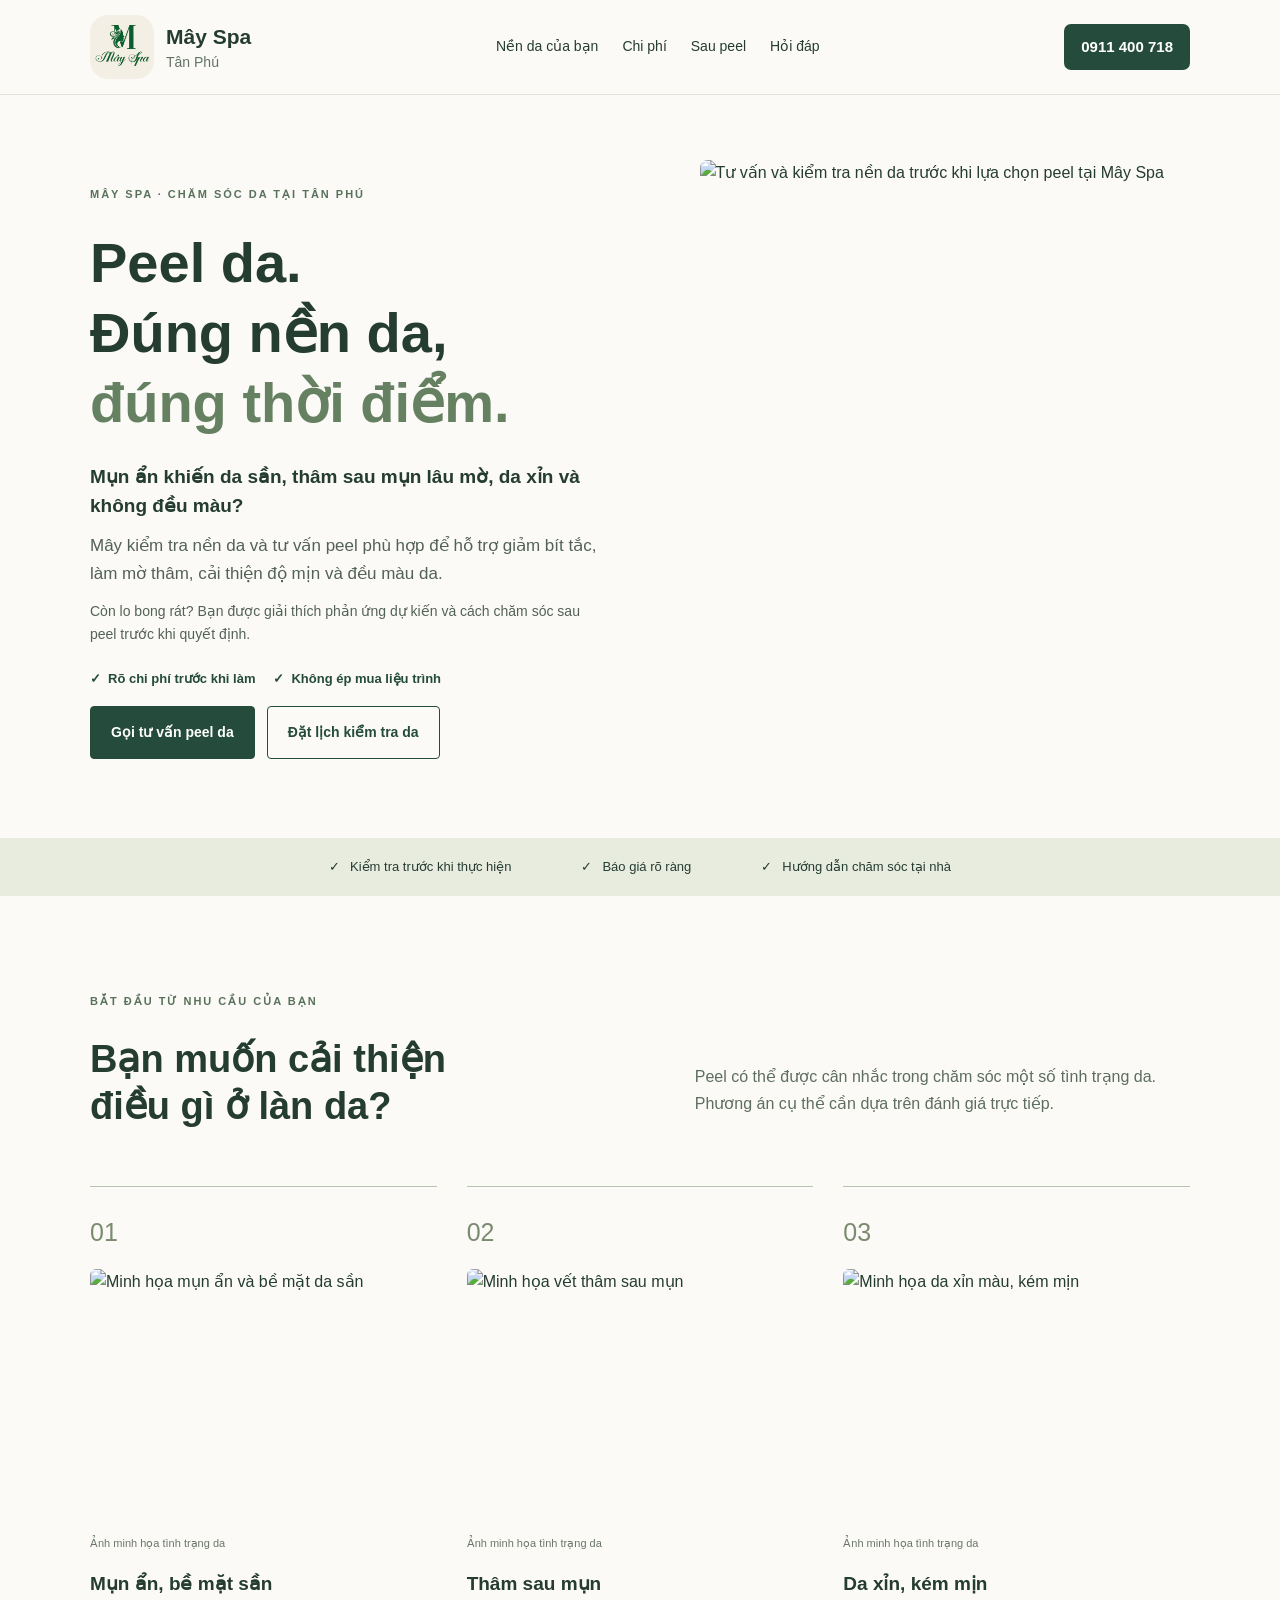
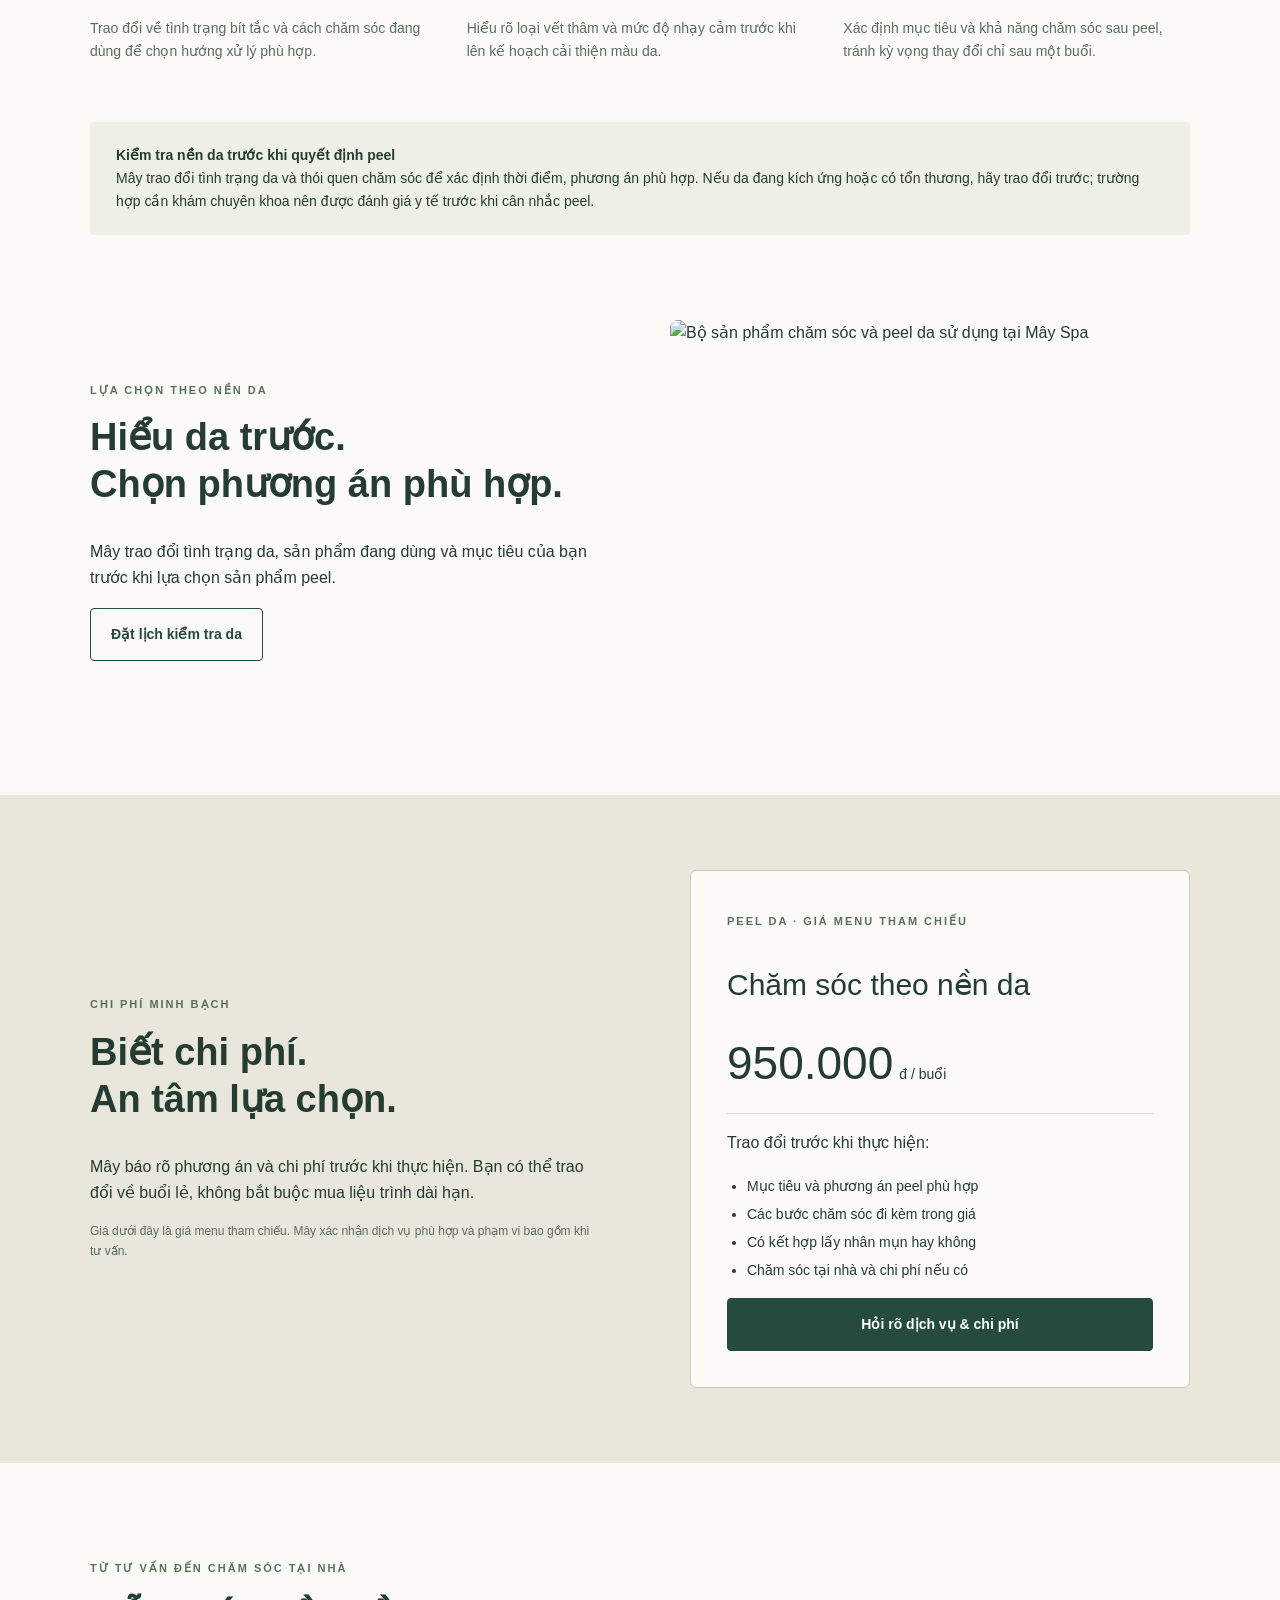
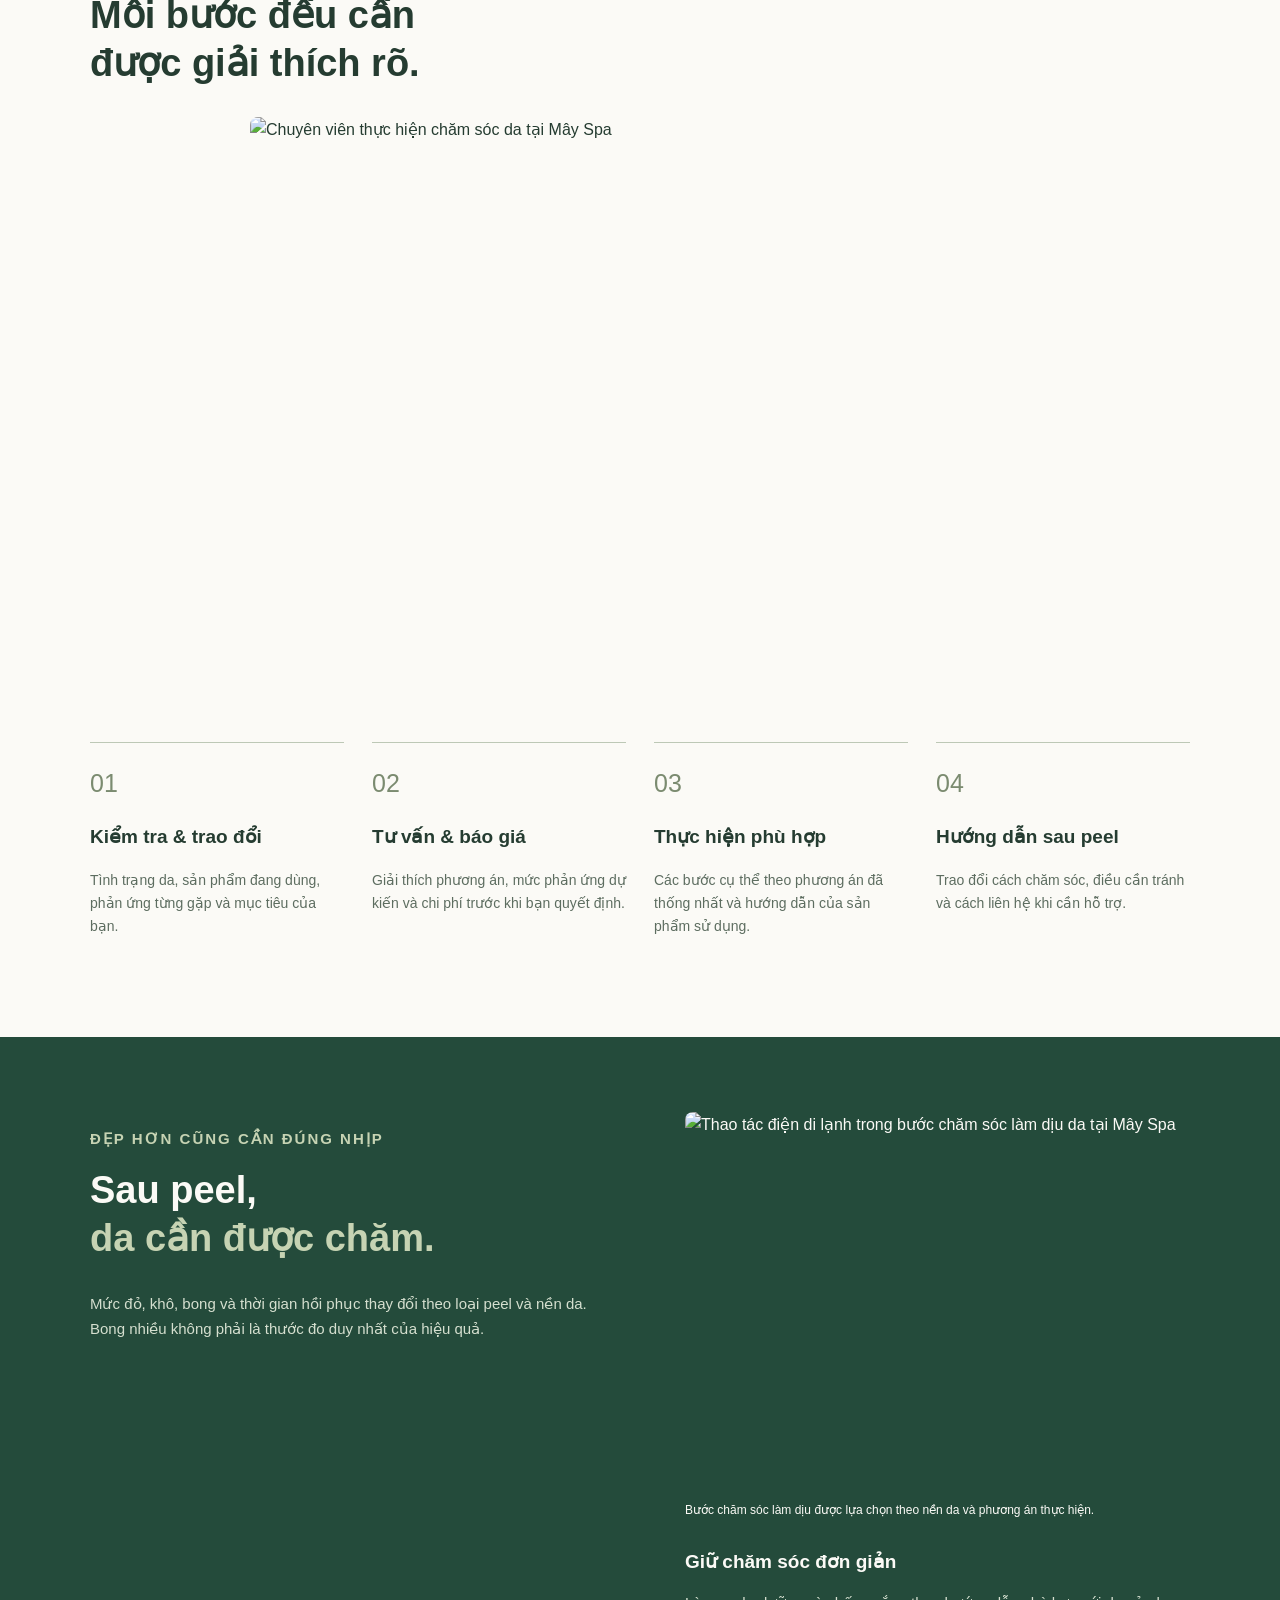
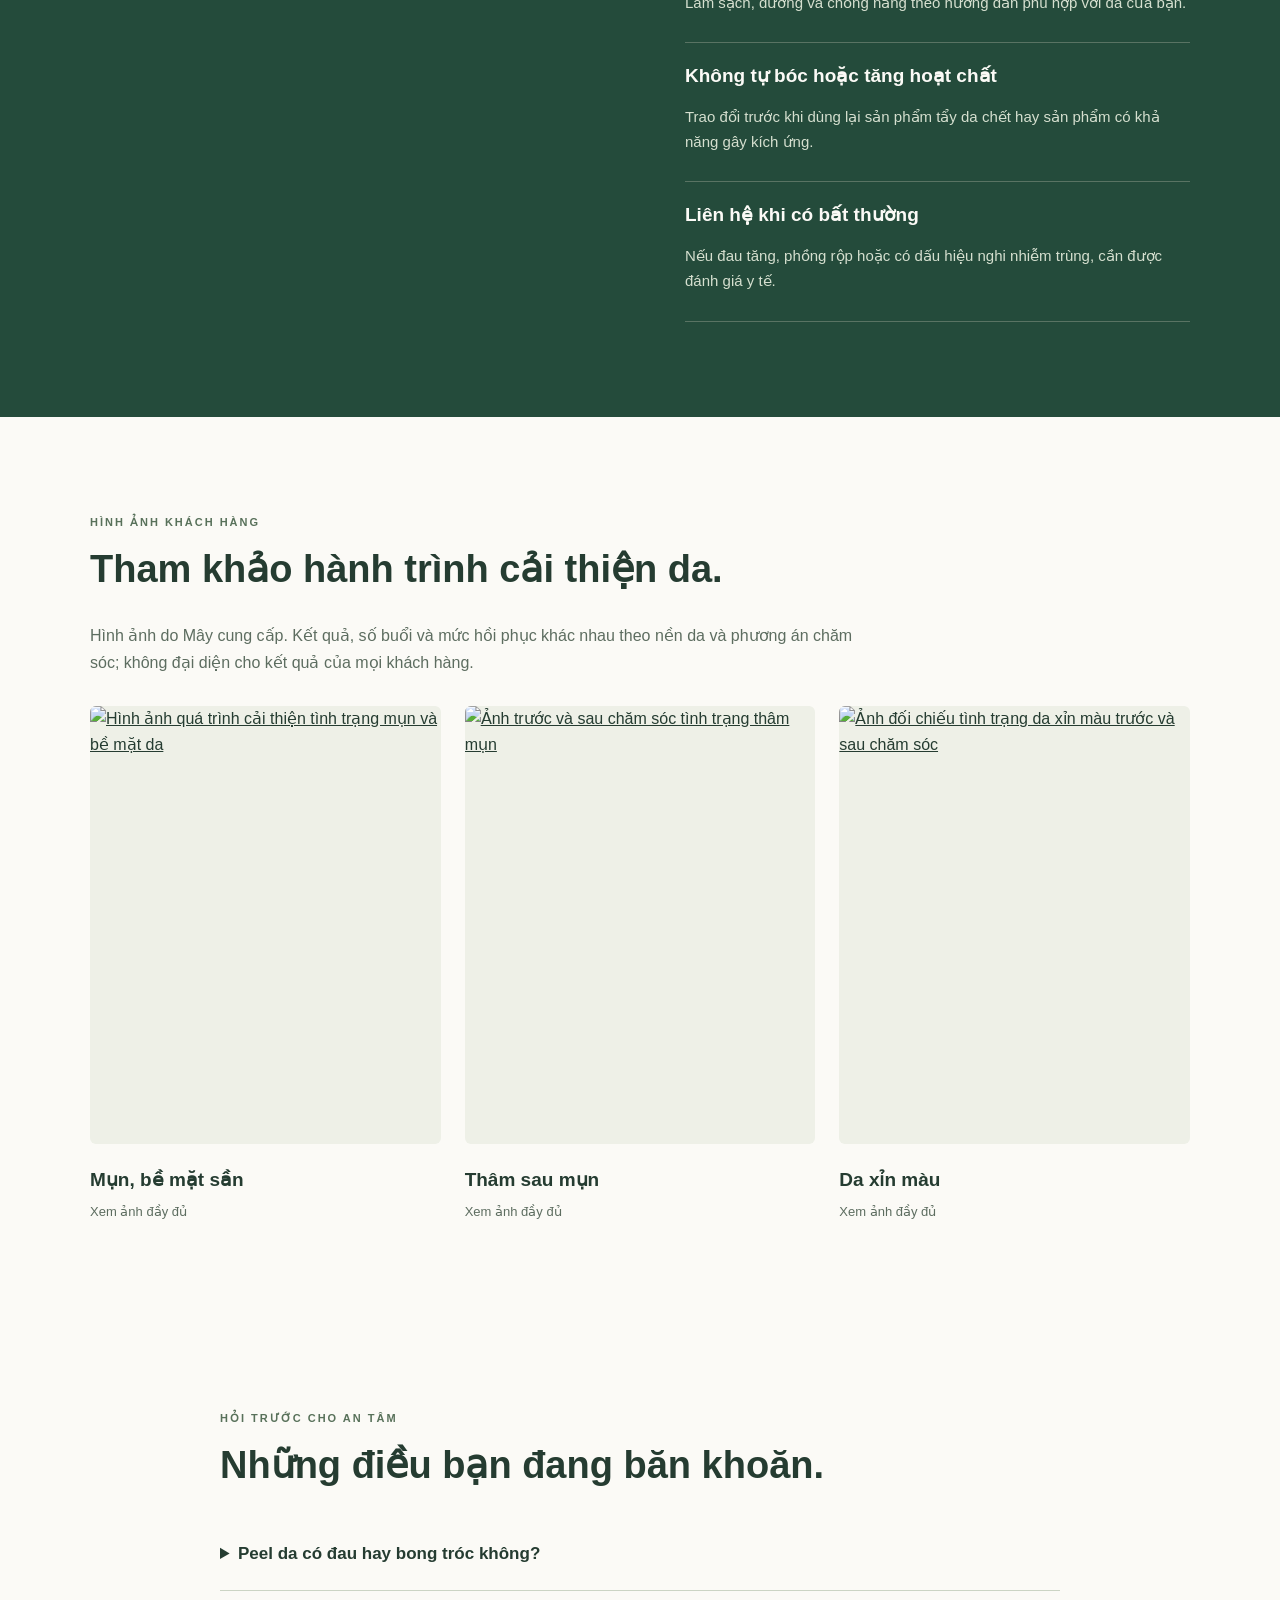
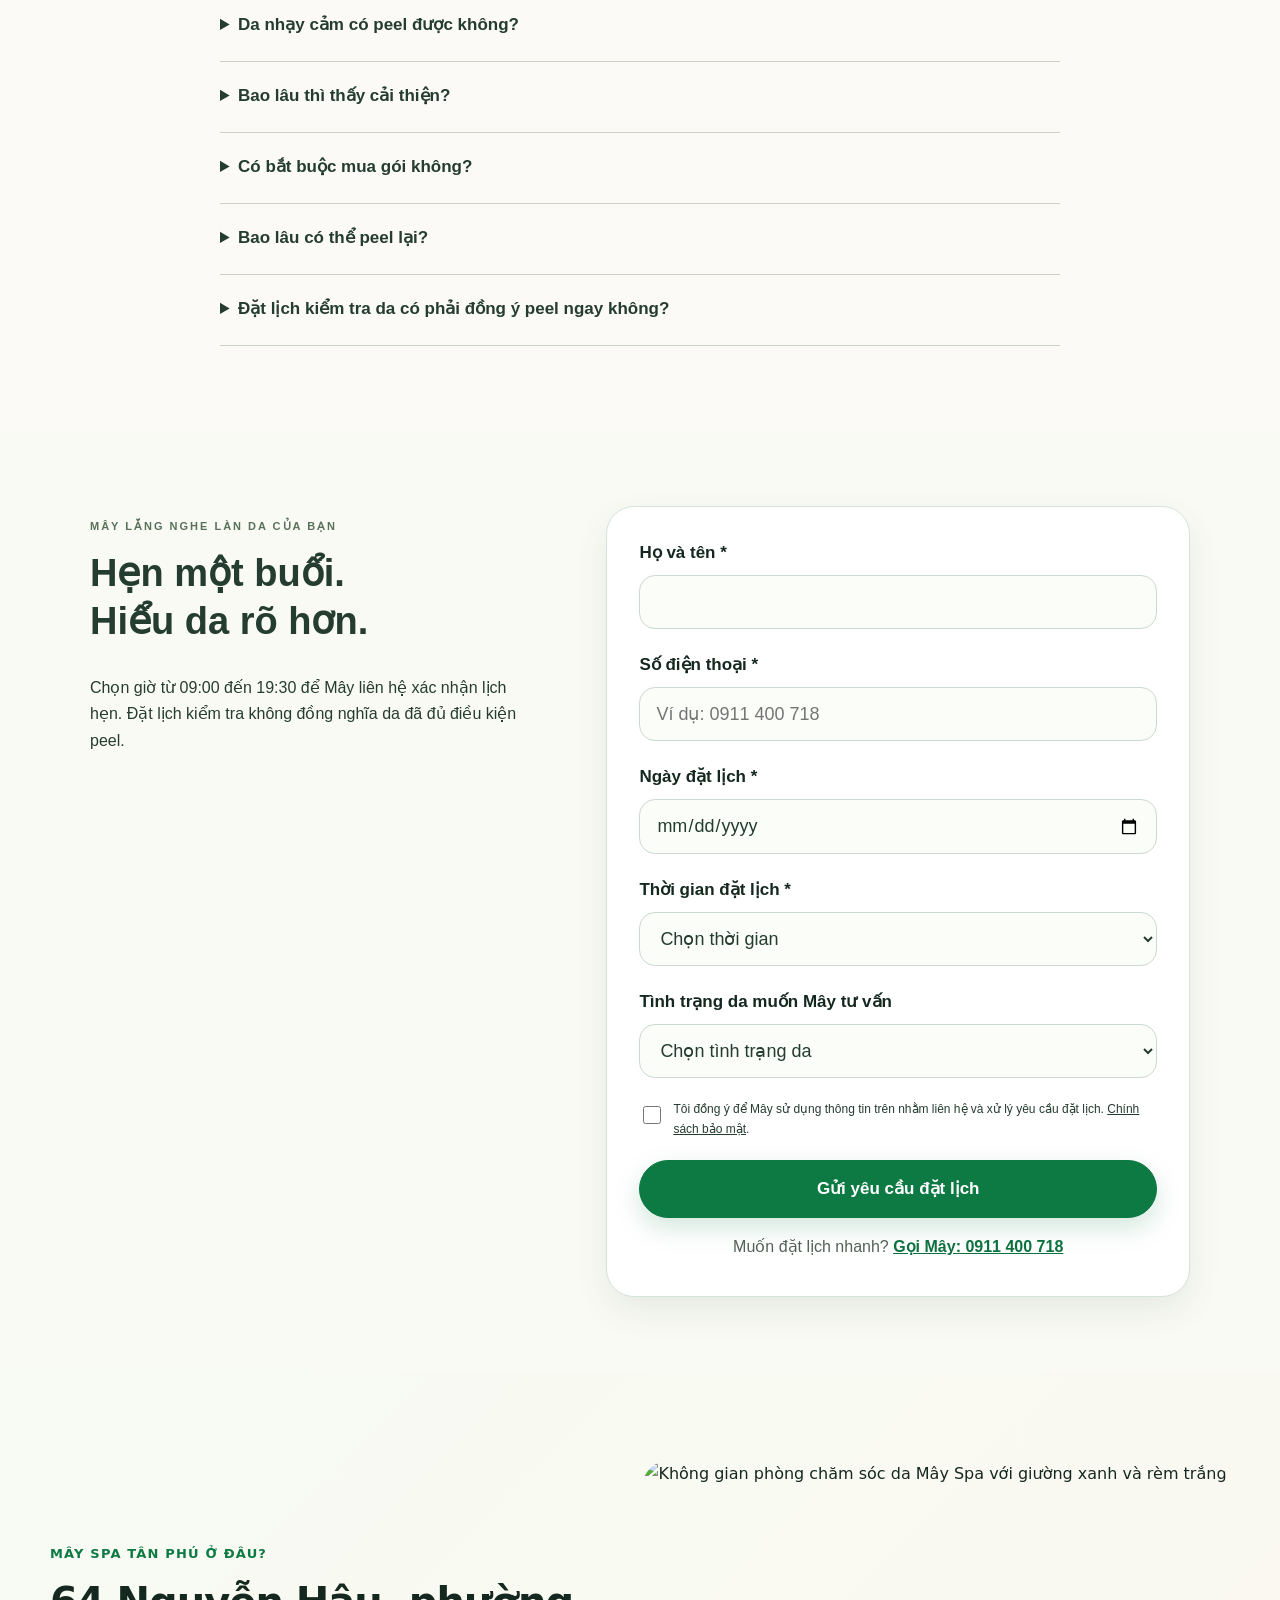
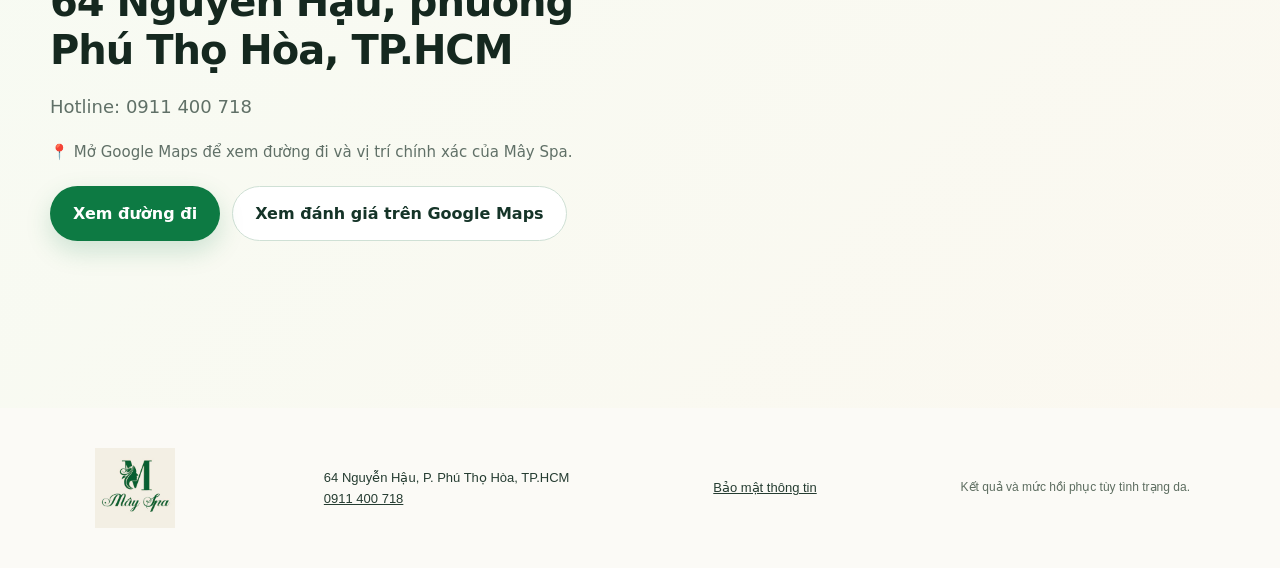
==== index.html @ f74d8e92 "Match the peel booking card to the acne landing page on desktop and mobile" ====
<!doctype html>
<html lang="vi"><head><meta charset="utf-8"><meta name="viewport" content="width=device-width,initial-scale=1"><meta name="theme-color" content="#244b3b"><meta name="robots" content="noindex,nofollow"><title>Peel Da Tân Phú Chuẩn Y Khoa – Trị Mụn &amp; Thâm | Mây Spa</title><meta name="description" content="Peel da chuẩn y khoa tại Mây Spa Tân Phú: Cải thiện mụn, thâm &amp; da xỉn màu. Kiểm tra nền da, báo giá rõ trước khi làm. Đặt lịch: 0911 400 718."><meta property="og:title" content="Peel Da Tân Phú Chuẩn Y Khoa – Trị Mụn &amp; Thâm | Mây Spa"><meta property="og:description" content="Peel da chuẩn y khoa tại Mây Spa Tân Phú: Cải thiện mụn, thâm &amp; da xỉn màu. Kiểm tra nền da, báo giá rõ trước khi làm. Đặt lịch: 0911 400 718."><meta property="og:type" content="website"><link rel="icon" href="assets/logo-may-spa.jpg?v=20261104" type="image/jpeg"><link rel="apple-touch-icon" href="assets/logo-may-spa.jpg?v=20261104"><link rel="stylesheet" href="style.css?v=20261105-form"><script src="config.js" defer></script><script src="app.js?v=20261105-form" defer></script></head>
<body><a class="skip" href="#main">Đến nội dung chính</a><header><a class="brand" href="#" aria-label="Mây Spa trang đầu"><img src="assets/logo-may-spa.jpg" alt="" class="brand-logo"><span class="brand-name"><strong>Mây Spa</strong><span>Tân Phú</span></span></a><nav aria-label="Điều hướng"><a href="#phuhop">Nền da của bạn</a><a href="#gia">Chi phí</a><a href="#saupeel">Sau peel</a><a href="#faq">Hỏi đáp</a></nav><a class="header-call" href="tel:0911400718" data-cta="header" aria-label="Gọi Mây Spa: 0911 400 718">0911 400 718</a></header>
<main id="main"><section class="hero wrap"><div><p class="eyebrow">MÂY SPA · CHĂM SÓC DA TẠI TÂN PHÚ</p><h1>Peel da.<br>Đúng nền da,<br><em>đúng thời điểm.</em></h1><div class="hero-copy"><p class="hero-pain">Mụn ẩn khiến da sần, thâm sau mụn lâu mờ, da xỉn và không đều màu?</p><p class="intro">Mây kiểm tra nền da và tư vấn peel phù hợp để hỗ trợ giảm bít tắc, làm mờ thâm, cải thiện độ mịn và đều màu da.</p><p class="hero-reassurance">Còn lo bong rát? Bạn được giải thích phản ứng dự kiến và cách chăm sóc sau peel trước khi quyết định.</p></div><ul class="hero-trust" aria-label="Cam kết trước khi đặt lịch"><li>Rõ chi phí trước khi làm</li><li>Không ép mua liệu trình</li></ul><div class="actions"><a class="button" href="tel:0911400718" data-cta="hero">Gọi tư vấn peel da</a><a class="button outline" href="#datlich" data-book="hero">Đặt lịch kiểm tra da</a></div></div><figure class="hero-art"><img src="assets/peel-01-tu-van-da-hero.webp" srcset="assets/peel-01-tu-van-da-hero-640.webp 640w, assets/peel-01-tu-van-da-hero.webp 1200w" sizes="(max-width: 600px) 100vw, 550px" width="1200" height="1500" alt="Tư vấn và kiểm tra nền da trước khi lựa chọn peel tại Mây Spa" fetchpriority="high" decoding="async"></figure></section>
<div class="ribbon"><span>Kiểm tra trước khi thực hiện</span><span>Báo giá rõ ràng</span><span>Hướng dẫn chăm sóc tại nhà</span></div>
<section id="phuhop" class="wrap section"><p class="eyebrow">BẮT ĐẦU TỪ NHU CẦU CỦA BẠN</p><div class="section-heading"><h2>Bạn muốn cải thiện<br>điều gì ở làn da?</h2><p>Peel có thể được cân nhắc trong chăm sóc một số tình trạng da. Phương án cụ thể cần dựa trên đánh giá trực tiếp.</p></div><div class="needs"><article><span>01</span><figure class="condition-photo"><img src="assets/peel-tinh-trang-mun-an.webp" srcset="assets/peel-tinh-trang-mun-an-640.webp 640w, assets/peel-tinh-trang-mun-an.webp 800w" sizes="(max-width:600px) 100vw, 360px" width="800" height="600" alt="Minh họa mụn ẩn và bề mặt da sần" loading="lazy" decoding="async"><figcaption>Ảnh minh họa tình trạng da</figcaption></figure><h3>Mụn ẩn, bề mặt sần</h3><p>Trao đổi về tình trạng bít tắc và cách chăm sóc đang dùng để chọn hướng xử lý phù hợp.</p></article><article><span>02</span><figure class="condition-photo"><img src="assets/peel-tinh-trang-tham-sau-mun.webp" srcset="assets/peel-tinh-trang-tham-sau-mun-640.webp 640w, assets/peel-tinh-trang-tham-sau-mun.webp 800w" sizes="(max-width:600px) 100vw, 360px" width="800" height="600" alt="Minh họa vết thâm sau mụn" loading="lazy" decoding="async"><figcaption>Ảnh minh họa tình trạng da</figcaption></figure><h3>Thâm sau mụn</h3><p>Hiểu rõ loại vết thâm và mức độ nhạy cảm trước khi lên kế hoạch cải thiện màu da.</p></article><article><span>03</span><figure class="condition-photo"><img src="assets/peel-tinh-trang-da-xin-kem-min-v2.webp" srcset="assets/peel-tinh-trang-da-xin-kem-min-v2-640.webp 640w, assets/peel-tinh-trang-da-xin-kem-min-v2.webp 800w" sizes="(max-width:600px) 100vw, 360px" width="800" height="600" alt="Minh họa da xỉn màu, kém mịn" loading="lazy" decoding="async"><figcaption>Ảnh minh họa tình trạng da</figcaption></figure><h3>Da xỉn, kém mịn</h3><p>Xác định mục tiêu và khả năng chăm sóc sau peel, tránh kỳ vọng thay đổi chỉ sau một buổi.</p></article></div><aside class="notice"><strong>Kiểm tra nền da trước khi quyết định peel</strong> Mây trao đổi tình trạng da và thói quen chăm sóc để xác định thời điểm, phương án phù hợp. Nếu da đang kích ứng hoặc có tổn thương, hãy trao đổi trước; trường hợp cần khám chuyên khoa nên được đánh giá y tế trước khi cân nhắc peel.</aside></section>
<section class="wrap section product-section"><div><p class="eyebrow">LỰA CHỌN THEO NỀN DA</p><h2>Hiểu da trước.<br>Chọn phương án phù hợp.</h2><p>Mây trao đổi tình trạng da, sản phẩm đang dùng và mục tiêu của bạn trước khi lựa chọn sản phẩm peel.</p><a class="button outline" href="#datlich" data-book="products">Đặt lịch kiểm tra da</a></div><figure class="photo"><img src="assets/peel-02-bo-san-pham.webp" srcset="assets/peel-02-bo-san-pham-640.webp 640w, assets/peel-02-bo-san-pham.webp 1600w" sizes="(max-width: 600px) 100vw, 550px" width="1600" height="1200" alt="Bộ sản phẩm chăm sóc và peel da sử dụng tại Mây Spa" loading="lazy" decoding="async"></figure></section>
<section id="gia" class="price-section"><div class="wrap price-grid"><div><p class="eyebrow">CHI PHÍ MINH BẠCH</p><h2>Biết chi phí.<br>An tâm lựa chọn.</h2><p>Mây báo rõ phương án và chi phí trước khi thực hiện. Bạn có thể trao đổi về buổi lẻ, không bắt buộc mua liệu trình dài hạn.</p><p class="small">Giá dưới đây là giá menu tham chiếu. Mây xác nhận dịch vụ phù hợp và phạm vi bao gồm khi tư vấn.</p></div><article class="price-card"><span class="eyebrow">PEEL DA · GIÁ MENU THAM CHIẾU</span><h3>Chăm sóc theo nền da</h3><p class="amount">950.000<span>đ / buổi</span></p><hr><p>Trao đổi trước khi thực hiện:</p><ul><li>Mục tiêu và phương án peel phù hợp</li><li>Các bước chăm sóc đi kèm trong giá</li><li>Có kết hợp lấy nhân mụn hay không</li><li>Chăm sóc tại nhà và chi phí nếu có</li></ul><a class="button" href="tel:0911400718" data-cta="price">Hỏi rõ dịch vụ & chi phí</a></article></div></section>
<section id="quytrinh" class="wrap section"><p class="eyebrow">TỪ TƯ VẤN ĐẾN CHĂM SÓC TẠI NHÀ</p><h2>Mỗi bước đều cần<br>được giải thích rõ.</h2><figure class="photo process-photo"><img src="assets/peel-03-cham-soc-da.webp" srcset="assets/peel-03-cham-soc-da-640.webp 640w, assets/peel-03-cham-soc-da.webp 1600w" sizes="(max-width: 600px) 100vw, 550px" width="1600" height="1200" alt="Chuyên viên thực hiện chăm sóc da tại Mây Spa" loading="lazy" decoding="async"></figure><div class="steps"><article><span>01</span><h3>Kiểm tra & trao đổi</h3><p>Tình trạng da, sản phẩm đang dùng, phản ứng từng gặp và mục tiêu của bạn.</p></article><article><span>02</span><h3>Tư vấn & báo giá</h3><p>Giải thích phương án, mức phản ứng dự kiến và chi phí trước khi bạn quyết định.</p></article><article><span>03</span><h3>Thực hiện phù hợp</h3><p>Các bước cụ thể theo phương án đã thống nhất và hướng dẫn của sản phẩm sử dụng.</p></article><article><span>04</span><h3>Hướng dẫn sau peel</h3><p>Trao đổi cách chăm sóc, điều cần tránh và cách liên hệ khi cần hỗ trợ.</p></article></div></section>
<section id="saupeel" class="after"><div class="wrap after-grid"><div><p class="eyebrow">ĐẸP HƠN CŨNG CẦN ĐÚNG NHỊP</p><h2>Sau peel,<br><em>da cần được chăm.</em></h2><p>Mức đỏ, khô, bong và thời gian hồi phục thay đổi theo loại peel và nền da. Bong nhiều không phải là thước đo duy nhất của hiệu quả.</p></div><div class="after-list"><figure class="photo"><img src="assets/peel-04-dien-di-lanh-sau-peel.webp" srcset="assets/peel-04-dien-di-lanh-sau-peel-640.webp 640w, assets/peel-04-dien-di-lanh-sau-peel.webp 1600w" sizes="(max-width: 600px) 100vw, 550px" width="1600" height="1200" alt="Thao tác điện di lạnh trong bước chăm sóc làm dịu da tại Mây Spa" loading="lazy" decoding="async"><figcaption>Bước chăm sóc làm dịu được lựa chọn theo nền da và phương án thực hiện.</figcaption></figure><article><h3>Giữ chăm sóc đơn giản</h3><p>Làm sạch, dưỡng và chống nắng theo hướng dẫn phù hợp với da của bạn.</p></article><article><h3>Không tự bóc hoặc tăng hoạt chất</h3><p>Trao đổi trước khi dùng lại sản phẩm tẩy da chết hay sản phẩm có khả năng gây kích ứng.</p></article><article><h3>Liên hệ khi có bất thường</h3><p>Nếu đau tăng, phồng rộp hoặc có dấu hiệu nghi nhiễm trùng, cần được đánh giá y tế.</p></article></div></div></section>
<section id="ketqua" class="wrap section"><p class="eyebrow">HÌNH ẢNH KHÁCH HÀNG</p><h2>Tham khảo hành trình cải thiện da.</h2><p class="results-note">Hình ảnh do Mây cung cấp. Kết quả, số buổi và mức hồi phục khác nhau theo nền da và phương án chăm sóc; không đại diện cho kết quả của mọi khách hàng.</p><div class="results-grid"><figure class="result-card"><a href="assets/peel-05-ket-qua-mun-san-sui.png" target="_blank" rel="noopener" aria-label="Xem ảnh đầy đủ: Mụn, bề mặt sần"><img src="assets/peel-05-ket-qua-mun-san-sui.webp" srcset="assets/peel-05-ket-qua-mun-san-sui-640.webp 640w, assets/peel-05-ket-qua-mun-san-sui.webp 1200w" sizes="(max-width: 600px) 100vw, 550px" width="1200" height="1500" alt="Hình ảnh quá trình cải thiện tình trạng mụn và bề mặt da" loading="lazy" decoding="async"></a><figcaption><h3>Mụn, bề mặt sần</h3><span>Xem ảnh đầy đủ</span></figcaption></figure><figure class="result-card"><a href="assets/peel-06-truoc-sau-khong-header.png" target="_blank" rel="noopener" aria-label="Xem ảnh đầy đủ: Thâm sau mụn"><img src="assets/peel-06-truoc-sau-khong-header.webp" srcset="assets/peel-06-truoc-sau-khong-header-640.webp 640w, assets/peel-06-truoc-sau-khong-header.webp 1200w" sizes="(max-width: 600px) 100vw, 550px" width="1200" height="1500" alt="Ảnh trước và sau chăm sóc tình trạng thâm mụn" loading="lazy" decoding="async"></a><figcaption><h3>Thâm sau mụn</h3><span>Xem ảnh đầy đủ</span></figcaption></figure><figure class="result-card"><a href="assets/peel-07-ket-qua-da-xin-mau.png" target="_blank" rel="noopener" aria-label="Xem ảnh đầy đủ: Da xỉn màu"><img src="assets/peel-07-ket-qua-da-xin-mau.webp" srcset="assets/peel-07-ket-qua-da-xin-mau-640.webp 640w, assets/peel-07-ket-qua-da-xin-mau.webp 1200w" sizes="(max-width: 600px) 100vw, 550px" width="1200" height="1500" alt="Ảnh đối chiếu tình trạng da xỉn màu trước và sau chăm sóc" loading="lazy" decoding="async"></a><figcaption><h3>Da xỉn màu</h3><span>Xem ảnh đầy đủ</span></figcaption></figure></div></section>
<section id="faq" class="wrap section faq"><p class="eyebrow">HỎI TRƯỚC CHO AN TÂM</p><h2>Những điều bạn đang băn khoăn.</h2><details><summary>Peel da có đau hay bong tróc không?</summary><p>Có thể có châm chích, đỏ, khô hoặc bong tùy loại peel và nền da. Mây sẽ trao đổi phản ứng dự kiến trước khi bạn quyết định; không có cam kết mọi nền da đều không rát hoặc không bong.</p></details><details><summary>Da nhạy cảm có peel được không?</summary><p>Không thể kết luận chỉ qua mô tả. Da cần được kiểm tra; khi đang kích ứng hoặc có vấn đề cần khám, nên đánh giá chuyên môn trước.</p></details><details><summary>Bao lâu thì thấy cải thiện?</summary><p>Tùy vấn đề da, loại peel và chăm sóc sau đó. Có thể cần nhiều buổi; không bảo đảm một mốc hiệu quả chung cho tất cả khách hàng.</p></details><details><summary>Có bắt buộc mua gói không?</summary><p>Không. Bạn được trao đổi về phương án và giá trước khi thực hiện, có thể lựa chọn buổi lẻ phù hợp.</p></details><details><summary>Bao lâu có thể peel lại?</summary><p>Lịch tiếp theo cần dựa trên mức hồi phục, sản phẩm và đánh giá lại nền da. Không nên tự áp dụng một khoảng cách cố định cho mọi loại peel.</p></details><details><summary>Đặt lịch kiểm tra da có phải đồng ý peel ngay không?</summary><p>Không. Đặt lịch là yêu cầu kiểm tra và tư vấn. Quyết định thực hiện sau khi đã trao đổi phương án, mức phản ứng dự kiến và chi phí.</p></details>
</section><section id="datlich" class="booking"><div class="wrap booking-grid"><div><p class="eyebrow">MÂY LẮNG NGHE LÀN DA CỦA BẠN</p><h2>Hẹn một buổi.<br>Hiểu da rõ hơn.</h2><p>Chọn giờ từ 09:00 đến 19:30 để Mây liên hệ xác nhận lịch hẹn. Đặt lịch kiểm tra không đồng nghĩa da đã đủ điều kiện peel.</p></div><form id="booking-form"><p id="mode-note" class="form-note" hidden></p><div class="field"><label for="name">Họ và tên *</label><input id="name" name="name" autocomplete="name" maxlength="80" required></div><div class="field"><label for="phone">Số điện thoại *</label><input id="phone" name="phone" type="tel" inputmode="tel" autocomplete="tel" maxlength="20" required placeholder="Ví dụ: 0911 400 718"></div><div class="field"><label for="date">Ngày đặt lịch *</label><input id="date" name="date" type="date" required></div><div class="field"><label for="time">Thời gian đặt lịch *</label><select id="time" name="time" required><option value="">Chọn thời gian</option></select></div><div class="field">
  <label for="condition">Tình trạng da muốn Mây tư vấn</label>
  <select id="condition" name="condition">
    <option value="">Chọn tình trạng da</option>
    <option>Da mụn ẩn, mụn đầu đen, dễ bít tắc</option>
    <option>Da mụn viêm, mụn tái phát thường xuyên</option>
    <option>Da thâm đỏ, thâm đen sau mụn</option>
    <option>Da xỉn màu, không đều màu</option>
    <option>Da sần sùi, dày sừng, bề mặt kém mịn</option>
    <option>Da nhiều dầu, lỗ chân lông to</option>
    <option>Da nám, tàn nhang, đốm nâu</option>
    <option>Da khô, thiếu ẩm, bong tróc</option>
    <option>Da nhạy cảm, dễ kích ứng, hàng rào bảo vệ da yếu</option>
    <option>Da có nếp nhăn nhỏ, dấu hiệu lão hóa</option>
    <option>Muốn da sáng mịn, căng bóng hơn</option>
    <option>Chưa rõ tình trạng — nhờ Mây kiểm tra</option>
  </select>
</div>
<div class="trap" aria-hidden="true"><label for="website">Để trống</label><input id="website" name="website" tabindex="-1" autocomplete="off"></div><label class="consent"><input type="checkbox" name="consent" required><span>Tôi đồng ý để Mây sử dụng thông tin trên nhằm liên hệ và xử lý yêu cầu đặt lịch. <a href="privacy.html">Chính sách bảo mật</a>.</span></label><button class="button" type="submit" id="submit">Gửi yêu cầu đặt lịch</button><p id="form-status" role="status" aria-live="polite"></p><p class="booking-hotline">Muốn đặt lịch nhanh? <a href="tel:0911400718" data-cta="booking-form">Gọi Mây: 0911 400 718</a></p></form></div></section><section class="spa-location" id="location"><div class="location-container location-grid"><div><span class="eyebrow">MÂY SPA TÂN PHÚ Ở ĐÂU?</span><h2>64 Nguyễn Hậu, phường Phú Thọ Hòa, TP.HCM</h2><p class="lead-sm">Hotline: <a data-track="phone_click_location" data-cta="location" href="tel:0911400718">0911 400 718</a></p><p class="maps-note">📍 Mở Google Maps để xem đường đi và vị trí chính xác của Mây Spa.</p><div class="location-actions"><a class="btn btn-primary pulse-green" data-track="map_view_direction_click" href="https://maps.app.goo.gl/wmgvvp46ANbGNgso7" target="_blank" rel="noopener" data-directions id="maps-direction">Xem đường đi</a><a class="btn btn-outline" data-track="google_review_click" href="https://maps.app.goo.gl/wmgvvp46ANbGNgso7" target="_blank" rel="noopener" id="maps-review">Xem đánh giá trên Google Maps</a></div><div class="map-slot" hidden="" id="map-slot"></div></div><figure class="location-photo"><img src="assets/peel-08-khong-gian-spa.webp" srcset="assets/peel-08-khong-gian-spa-640.webp 640w, assets/peel-08-khong-gian-spa.webp 1600w" sizes="(max-width: 600px) 100vw, 550px" width="1600" height="1200" alt="Không gian phòng chăm sóc da Mây Spa với giường xanh và rèm trắng" loading="lazy" decoding="async"></figure></div></section></main><footer class="wrap"><a class="brand" href="#"><img src="assets/logo-may-spa.jpg" alt="Mây Spa Tân Phú" class="brand-logo" loading="lazy"></a><p>64 Nguyễn Hậu, P. Phú Thọ Hòa, TP.HCM<br><a href="tel:0911400718">0911 400 718</a></p><a href="privacy.html">Bảo mật thông tin</a><p class="small">Kết quả và mức hồi phục tùy tình trạng da.</p></footer><div class="mobile-bar"><a href="tel:0911400718" data-cta="sticky">Gọi tư vấn</a><a href="#datlich" data-book="sticky">Đặt lịch kiểm tra da</a></div><dialog id="success"><h2>Mây đã nhận yêu cầu.</h2><p>Mây sẽ liên hệ để xác nhận lịch kiểm tra da của bạn.</p><button class="button" id="close-success" type="button">Đóng</button></dialog></body></html>
---- style.css ----
*{box-sizing:border-box}html{scroll-behavior:smooth;scroll-padding-top:100px}body{margin:0;background:#fbfaf6;color:#253c31;font-family:Arial,sans-serif;line-height:1.65}a{color:inherit}button,input,select{font:inherit}button,a,input,select,summary{-webkit-tap-highlight-color:transparent}:focus-visible{outline:3px solid #b56a30;outline-offset:4px}.wrap{max-width:1160px;margin:auto;padding-left:30px;padding-right:30px}header{display:flex;justify-content:space-between;align-items:center;padding:15px max(30px,calc((100vw - 1100px)/2));gap:24px;position:sticky;top:0;z-index:10;background:#fbfaf6f5;border-bottom:1px solid #dce2d8}.brand{font-family:Arial,Helvetica,sans-serif;text-decoration:none;font-size:44px;line-height:.9;font-weight:bold;letter-spacing:-1px}.brand span{display:block;font:9px Arial;letter-spacing:2px;margin-top:10px}nav{display:flex;gap:24px;font-size:14px}nav a{text-decoration:none}.header-call{font-size:15px;font-weight:bold;white-space:nowrap}.hero{display:grid;grid-template-columns:1.1fr 1fr;gap:70px;align-items:center;padding-top:65px;padding-bottom:65px}.eyebrow{font-size:11px;letter-spacing:2px;font-weight:bold;color:#58715a}h1,h2{font-family:Arial,Helvetica,sans-serif;font-weight:600;letter-spacing:0;line-height:1.25}h1{font-size:56px;margin:25px 0}h2{font-size:38px;margin:15px 0 30px}h3{font-size:19px;line-height:1.4}em{color:#668062;font-weight:inherit;font-style:normal}.intro{font-size:17px;max-width:480px;color:#536258}.actions{display:flex;gap:12px;flex-wrap:wrap;margin:28px 0 15px}.button{display:inline-flex;justify-content:center;align-items:center;background:#244b3b;color:#fff;border:1px solid #244b3b;padding:14px 20px;border-radius:4px;text-decoration:none;font-weight:bold;font-size:14px;cursor:pointer;min-height:48px;transition:background .2s}.button:hover{background:#35634b}.button.outline{background:transparent;color:#244b3b}.small{font-size:12px;color:#5d6d60}.hero-note{display:flex;gap:20px;border-top:1px solid #cfd8cb;padding-top:20px;margin-top:30px;font-size:13px}.hero-note>span{color:#73876f}.hero-note p{margin:0}.hero-art{margin:0;position:relative}.hero-art svg{display:block;width:100%;height:auto}.art-label{position:absolute;left:20px;top:25px;font-size:11px;letter-spacing:2px}.hero-art figcaption{font-size:10px;text-align:center;color:#63715f;margin-top:12px}.ribbon{display:flex;justify-content:center;gap:70px;background:#e8ecdf;padding:18px 25px;font-size:13px}.ribbon span:before{content:'✓';margin-right:10px}.section{padding-top:85px;padding-bottom:85px}.section-heading{display:grid;grid-template-columns:1.1fr 1fr;gap:60px;align-items:center}.section-heading p{color:#5d6d60}.needs{display:grid;grid-template-columns:repeat(3,1fr);gap:30px;margin-top:25px}.needs article{padding:25px 0;border-top:1px solid #b6c5ae}.needs article>span,.steps article>span{color:#7b8b70;font-family:Arial,Helvetica,sans-serif;font-size:25px}.needs p,.steps p{font-size:14px;color:#5d6d60}.notice{padding:22px 26px;background:#eef0e7;border-radius:4px;font-size:14px;margin-top:20px}.notice strong{display:block}.price-section{background:#e9e6dc;padding:75px 0}.price-grid{display:grid;grid-template-columns:1fr 1fr;gap:100px;align-items:center}.price-card{background:#fbfaf6;padding:36px;border:1px solid #c6ccbb;border-radius:6px}.price-card h3{font-family:Arial,Helvetica,sans-serif;font-size:30px;font-weight:normal}.amount{font-family:Arial,Helvetica,sans-serif;font-size:46px;line-height:1.2;margin:22px 0}.amount span{font:14px Arial;margin-left:6px}hr{border:0;border-top:1px solid #d9dfd1}.price-card ul{padding-left:20px;font-size:14px;line-height:2}.price-card .button{width:100%}.steps{display:grid;grid-template-columns:repeat(4,1fr);gap:28px;margin-top:40px}.steps article{border-top:1px solid #bdc8b6;padding-top:20px}.after{background:#244b3b;color:#fbfaf6;padding:75px 0}.after-grid{display:grid;grid-template-columns:1fr 1fr;gap:90px}.after .eyebrow,.booking .eyebrow{color:#c6d3b3}.after em{color:#c6d3b3}.after p{color:#d5dfcf;font-size:15px}.after-list article{border-bottom:1px solid #597363;padding:0 0 12px;margin-bottom:20px}.after-list h3{margin:0}.faq{max-width:900px}details{border-bottom:1px solid #cbd4c4;padding:20px 0}summary{cursor:pointer;font-size:17px;font-weight:bold;min-height:30px}details p{color:#5d6d60;margin-bottom:0}.booking{background:#e7ecdf;padding:75px 0}.booking .eyebrow{color:#58715a}.booking-grid{display:grid;grid-template-columns:1fr 1fr;gap:85px}.phone-big{font-family:Arial,Helvetica,sans-serif;font-size:31px;display:block;margin-top:30px}.text-link{font-weight:bold;font-size:14px}form{background:#fbfaf6;padding:32px;border:1px solid #c5cfba;border-radius:6px}.field{margin-bottom:18px}label{display:block;font-size:13px;font-weight:bold;margin-bottom:6px}input:not([type=checkbox]),select{width:100%;min-width:0;background:white;border:1px solid #aab8a3;border-radius:3px;padding:12px;color:#253c31;font-size:16px;min-height:48px}.form-row{display:grid;grid-template-columns:1fr 1fr;gap:12px}.consent{display:flex;gap:9px;align-items:flex-start;font-size:12px;font-weight:normal;margin:12px 0 20px}.consent input{margin-top:6px;width:18px;height:18px;flex-shrink:0}form .button{width:100%}.button:disabled{opacity:.55;cursor:wait}.form-note{background:#eee9d7;padding:12px;font-size:12px;margin:0 0 20px}#form-status{font-size:14px;white-space:pre-line}.trap{position:absolute;left:-9999px}footer{display:flex;gap:35px;justify-content:space-between;align-items:center;padding-top:40px;padding-bottom:40px;font-size:13px}.mobile-bar{display:none}.skip{position:fixed;left:10px;top:-100px;background:white;padding:12px;z-index:100}.skip:focus{top:10px}dialog{max-width:450px;border:1px solid #b6c5ae;border-radius:8px;padding:30px}dialog::backdrop{background:#152a2080}dialog h2{font-size:32px}@media(max-width:850px){nav{display:none}.hero{gap:30px}h1{font-size:46px}.price-grid,.after-grid,.booking-grid{gap:35px}.steps{grid-template-columns:1fr 1fr}.ribbon{gap:25px}footer{flex-wrap:wrap}.section-heading{gap:30px}}@media(max-width:600px){.wrap{padding-left:22px;padding-right:22px}header{padding:14px 22px}.brand{font-size:36px}.header-call{font-size:13px}.hero{grid-template-columns:1fr;padding-top:35px;padding-bottom:35px;gap:25px}h1{font-size:40px;margin-top:18px}h2{font-size:32px}.intro{font-size:16px}.hero-art{max-width:330px;margin:auto}.hero-art svg{max-height:330px}.art-label{font-size:9px}.hero-note{margin-top:22px}.ribbon{gap:10px;flex-direction:column;padding-left:22px}.section{padding-top:55px;padding-bottom:55px}.section-heading,.price-grid,.after-grid,.booking-grid{grid-template-columns:1fr;gap:20px}.section-heading h2{margin-bottom:5px}.needs{grid-template-columns:1fr;gap:0}.needs article{padding:18px 0}.needs h3{margin:8px 0}.needs p{margin:0}.price-section,.after,.booking{padding:50px 0}.price-card{padding:25px}.steps{gap:20px}.steps h3{font-size:17px}form{padding:22px}.form-row{grid-template-columns:1fr}footer{padding-bottom:110px;align-items:flex-start}.mobile-bar{display:flex;gap:10px;position:fixed;bottom:0;left:0;right:0;padding:10px 16px calc(10px + env(safe-area-inset-bottom));background:#fbfaf6;border-top:1px solid #bdc8b6;z-index:20}.mobile-bar a{flex:1;text-align:center;text-decoration:none;font-size:13px;font-weight:bold;border:1px solid #244b3b;border-radius:4px;padding:12px 5px}.mobile-bar a:first-child{background:#244b3b;color:white}.eyebrow{letter-spacing:1.3px}.amount{font-size:40px}}@media(prefers-reduced-motion:reduce){html{scroll-behavior:auto}*{transition:none!important}}


/* Responsive photography */
img{max-width:100%;height:auto}.photo{margin:0}.photo img,.hero-art img{display:block;width:100%;height:auto;border-radius:8px}.hero-art img{aspect-ratio:4/5;object-fit:cover}.photo figcaption{font-size:12px;margin-top:10px}.product-section{display:grid;grid-template-columns:1fr 1fr;gap:60px;align-items:center;padding-top:0}.process-photo{max-width:780px;margin:30px auto}.after-list .photo{margin-bottom:28px}.results-note{max-width:780px;color:#5d6d60}.results-grid{display:grid;grid-template-columns:repeat(3,minmax(0,1fr));gap:24px;margin-top:30px}.result-card{margin:0;min-width:0}.result-card img{display:block;width:100%;height:auto;border-radius:6px;background:#eef0e7}.result-card a{display:block}.result-card figcaption{padding:4px 0}.result-card h3{margin-bottom:4px}.result-card span{font-size:13px;color:#5d6d60}.room-photo{margin-top:28px}.room-photo img{width:100%;height:auto}.booking-grid>div,.after-grid>div,.hero>div{min-width:0}@media(max-width:600px){.product-section{grid-template-columns:1fr;gap:25px}.hero-art{max-width:none;width:100%}.results-grid{grid-template-columns:1fr;gap:28px}.result-card{max-width:440px;width:100%;margin:auto}.process-photo{margin-top:25px}.results-note{font-size:14px}}

/* Condition photos and uploaded brand identity */
.brand-logo{display:block;width:90px;height:80px;object-fit:contain}.brand{display:block;flex-shrink:0}.condition-photo{margin:16px 0}.condition-photo img{display:block;width:100%;height:auto;aspect-ratio:4/3;object-fit:cover;border-radius:6px}.condition-photo figcaption{font-size:11px;color:#69766a;margin-top:5px;font-weight:normal}@media(max-width:600px){.brand-logo{width:76px;height:66px}.condition-photo{margin-top:12px}.needs article{padding-bottom:26px}}

/* Header brand lockup and phone button */
header .brand{display:flex;align-items:center;gap:12px;letter-spacing:0;line-height:1.2}header .brand-logo{width:64px;height:64px;border-radius:18px;object-fit:cover}header .brand-name{display:flex;flex-direction:column;gap:5px;margin:0;letter-spacing:0;font-family:Arial,Helvetica,sans-serif}header .brand-name strong{font-size:21px;color:#253c31}header .brand-name>span{font-size:14px;font-weight:400;letter-spacing:0;margin:0;color:#627367}.header-call{display:inline-flex;align-items:center;justify-content:center;min-height:46px;padding:11px 17px;background:#244b3b;color:#fff;border-radius:7px;text-decoration:none;line-height:1.3}.header-call:hover{background:#35634b}@media(max-width:600px){header{gap:10px;padding:10px 16px}header .brand{gap:9px}header .brand-logo{width:52px;height:52px;border-radius:15px}header .brand-name strong{font-size:18px}header .brand-name>span{font-size:13px}.header-call{font-size:13px;padding:10px 12px;min-height:44px}}@media(max-width:360px){header{padding-left:12px;padding-right:12px}header .brand{gap:7px}header .brand-logo{width:45px;height:45px;border-radius:13px}header .brand-name strong{font-size:16px}.header-call{font-size:12px;padding:10px}}

/* Location block copied from the acne landing page; scoped to preserve the peel layout. */
.spa-location{padding:88px 0;background:linear-gradient(135deg,#f7fbf3 0%,#fbf8f0 100%);color:#15281f;font-family:system-ui,-apple-system,BlinkMacSystemFont,'Segoe UI',Roboto,Arial,sans-serif;font-size:16px;line-height:1.7}
.spa-location .location-container{width:min(1180px,calc(100% - 40px));margin:auto}
.spa-location .location-grid{display:grid;grid-template-columns:.96fr 1.04fr;gap:50px;align-items:center}
.spa-location .eyebrow{display:inline-block;font-size:13px;font-weight:800;letter-spacing:.09em;color:#0d7a43;margin-bottom:14px}
.spa-location h2{font-family:inherit;font-size:40px;font-weight:700;line-height:1.18;letter-spacing:-.025em;margin:0 0 18px}
.spa-location a{text-decoration:none}
.spa-location .lead-sm{font-size:18px;color:#607067}
.spa-location .maps-note{color:#607067;font-size:15px;margin:12px 0 20px}
.spa-location .location-actions{display:flex;gap:12px;flex-wrap:wrap}
.spa-location .btn{min-height:50px;border-radius:999px;padding:13px 22px;display:inline-flex;align-items:center;justify-content:center;font-weight:800;font-size:16px;border:1px solid transparent;transition:transform .2s ease,box-shadow .2s ease,filter .2s ease;cursor:pointer;text-align:center}
.spa-location .btn:hover{transform:translateY(-2px)}
.spa-location .btn-primary{background:#0d7a43;color:#fff;box-shadow:0 10px 26px rgba(13,122,67,.18)}
.spa-location .btn-outline{background:#fff;border-color:#cfe0d5;color:#153428}
.spa-location figure{margin:0;min-width:0}
.spa-location figure img{display:block;height:460px;width:100%;object-fit:cover;border-radius:28px}
@media(max-width:980px){.spa-location .location-grid{grid-template-columns:1fr}}
@media(max-width:680px){.spa-location{padding:58px 0}.spa-location .location-container{width:min(1180px,calc(100% - 28px))}.spa-location h2{font-size:clamp(31px,8vw,38px)}.spa-location figure img{height:300px}.spa-location .location-actions{display:grid;grid-template-columns:auto 1fr}.spa-location .location-actions .btn{width:auto;font-size:14px;padding:11px 14px}.spa-location .maps-note{font-size:14px}}
@media(max-width:420px){.spa-location .location-actions{grid-template-columns:1fr}}
@keyframes locationHeartBeat{
  0%,18%,42%,100%{
    transform:scale(1);
    box-shadow:0 10px 25px rgba(13,122,67,.20),0 0 0 0 rgba(13,122,67,0);
    filter:brightness(1);
  }
  7%{
    transform:scale(1.085);
    box-shadow:0 13px 34px rgba(13,122,67,.42),0 0 0 10px rgba(13,122,67,.14);
    filter:brightness(1.06);
  }
  12%{
    transform:scale(.985);
    box-shadow:0 9px 23px rgba(13,122,67,.23),0 0 0 3px rgba(13,122,67,.07);
  }
  26%{
    transform:scale(1.055);
    box-shadow:0 12px 31px rgba(13,122,67,.36),0 0 0 7px rgba(13,122,67,.10);
    filter:brightness(1.04);
  }
  33%{
    transform:scale(1);
    box-shadow:0 10px 25px rgba(13,122,67,.22),0 0 0 0 rgba(13,122,67,0);
  }
}

.spa-location .pulse-green{position:relative;isolation:isolate;transform-origin:center;animation:locationHeartBeat 1.85s cubic-bezier(.22,.61,.36,1) infinite}@media(max-width:680px){.spa-location .pulse-green{animation-duration:2.35s}}@media(prefers-reduced-motion:reduce){.spa-location .pulse-green{animation:none}.spa-location .btn{transition:none}}
/* Hero: skin concerns, suitable approach, reassurance, then actions. */
.hero-copy{max-width:520px}
.hero-pain{font-size:19px;line-height:1.5;font-weight:700;margin:0 0 12px;color:#253c31}
.hero-copy .intro{max-width:none;margin:0 0 12px}
.hero-reassurance{font-size:14px;line-height:1.65;color:#536258;margin:0}
.hero-trust{list-style:none;display:flex;flex-wrap:wrap;gap:8px 18px;margin:22px 0 0;padding:0;font-size:13px;font-weight:600;color:#244b3b}
.hero-trust li{display:flex;gap:7px;align-items:baseline}
.hero-trust li::before{content:"✓";font-weight:700}
.hero .actions{margin:16px 0 0}
@media(max-width:600px){.hero-pain{font-size:18px}.hero-copy .intro{font-size:16px}.hero-reassurance{font-size:14px}.hero-trust{display:grid;gap:6px;margin-top:18px}.hero .actions{display:grid;grid-template-columns:1fr;gap:10px}.hero .actions .button{width:100%;min-height:50px}}

/* Mobile reading sizes: primary copy 18px, supporting copy and controls 16px. */
@media(max-width:680px){
  body{font-size:18px;line-height:1.7}
  .intro,.hero-copy .intro,.needs p,.steps p,.after p,.results-note,
  .section-heading p,.product-section>div>p:not(.eyebrow),
  .price-grid>div>p:not(.eyebrow):not(.small),.price-card>p:not(.amount),
  .booking-grid>div>p:not(.eyebrow),details p,.notice,.price-card ul{font-size:18px;line-height:1.7}
  .hero-pain{font-size:20px;line-height:1.5}
  .hero-reassurance,.hero-trust,.small,.ribbon,.form-note,.consent,
  label,#form-status,.text-link,.result-card span{font-size:16px;line-height:1.6}
  .hero-reassurance,.small,.needs p,.steps p,.section-heading p,.results-note,details p{color:#46594d}
  .after p{color:#e3ebdf}
  .eyebrow,.spa-location .eyebrow{font-size:14px;line-height:1.5;letter-spacing:1px}
  .photo figcaption,.condition-photo figcaption{font-size:14px;line-height:1.6}
  h3,.steps h3{font-size:21px;line-height:1.4}
  summary{font-size:18px;line-height:1.5}
  .button,.spa-location .location-actions .btn{font-size:16px;line-height:1.5;min-height:52px}
  input:not([type=checkbox]),select{font-size:18px;line-height:1.5;min-height:54px}
  .field{margin-bottom:22px}
  label{margin-bottom:8px}
  .consent{gap:10px}
  .consent input{width:20px;height:20px;margin-top:4px}
  .steps{grid-template-columns:1fr;gap:24px}
  .steps p{margin-top:8px}
  .section-heading,.price-grid,.after-grid,.booking-grid,.product-section,.hero{grid-template-columns:1fr}
  .needs,.results-grid{grid-template-columns:1fr}
  .hero .actions{display:grid;grid-template-columns:1fr;gap:12px}
  .hero-trust{display:grid;gap:8px}
  .spa-location{font-size:18px}
  .spa-location .lead-sm{font-size:18px}
  .spa-location .maps-note{font-size:16px;line-height:1.6;color:#46594d}
  .spa-location .location-actions{grid-template-columns:1fr}
  footer{font-size:16px;line-height:1.7;flex-wrap:wrap;overflow-wrap:anywhere}
  .mobile-bar a{font-size:15px;line-height:1.4;display:flex;align-items:center;justify-content:center;min-height:52px}
  .header-call{font-size:14px}
}

/* Booking card: one field per row, as on the acne consultation page. */
.booking {
  background: #fafaf5;
}
.booking-grid {
  grid-template-columns: minmax(0, .85fr) minmax(0, 1.15fr);
  align-items: start;
}
#booking-form {
  min-width: 0;
  padding: clamp(22px, 3vw, 32px);
  background: white;
  border: 1px solid #d5e3d8;
  border-radius: 28px;
  box-shadow: 0 14px 34px rgba(31, 83, 56, .09);
}
#booking-form .field {
  margin-bottom: 22px;
}
#booking-form .field label {
  margin-bottom: 8px;
  color: #15281f;
  font-size: 17px;
  font-weight: 700;
}
#booking-form .field input,
#booking-form .field select {
  display: block;
  width: 100%;
  max-width: 100%;
  min-height: 54px;
  padding: 12px 16px;
  background-color: #fbfdf9;
  border: 1px solid #ccd9d0;
  border-radius: 16px;
  font-size: 18px;
  line-height: 1.5;
}
#booking-form .field :is(input, select):focus {
  outline: 2px solid #0d7a43;
  outline-offset: 2px;
}
#booking-form #submit {
  min-height: 54px;
  background: #0d7a43;
  border-color: #0d7a43;
  border-radius: 999px;
  box-shadow: 0 10px 26px rgba(13, 122, 67, .18);
  font-size: 17px;
}
#booking-form #submit:hover { background: #086538; }
#form-status:empty { display: none; }
.booking-hotline {
  margin: 16px 0 4px;
  text-align: center;
  font-size: 16px;
  color: #526258;
}
.booking-hotline a {
  color: #0b713e;
  font-weight: 700;
}
@media (max-width: 850px) {
  .booking-grid { grid-template-columns: minmax(0, 1fr); }
}
@media (max-width: 600px) {
  .booking-grid.wrap { padding-inline: 14px; }
  #booking-form { padding: 24px 18px; }
}
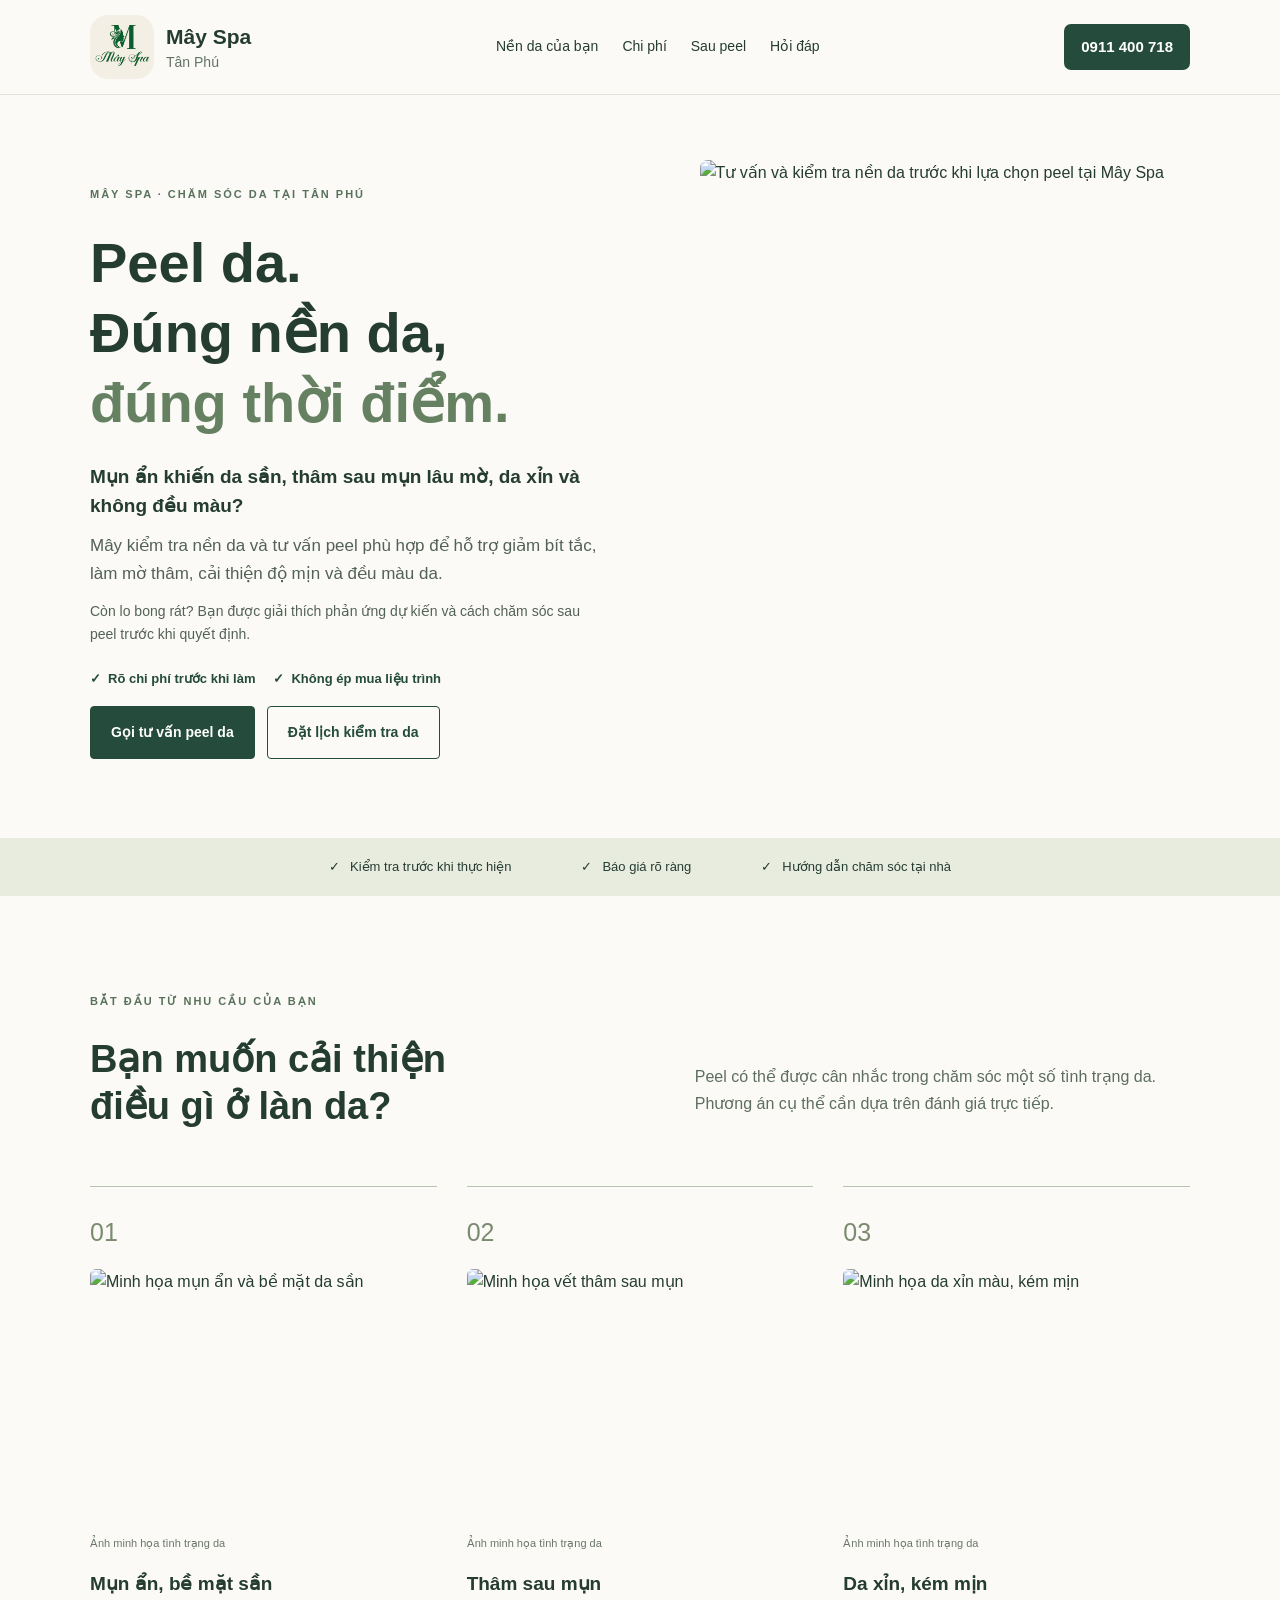
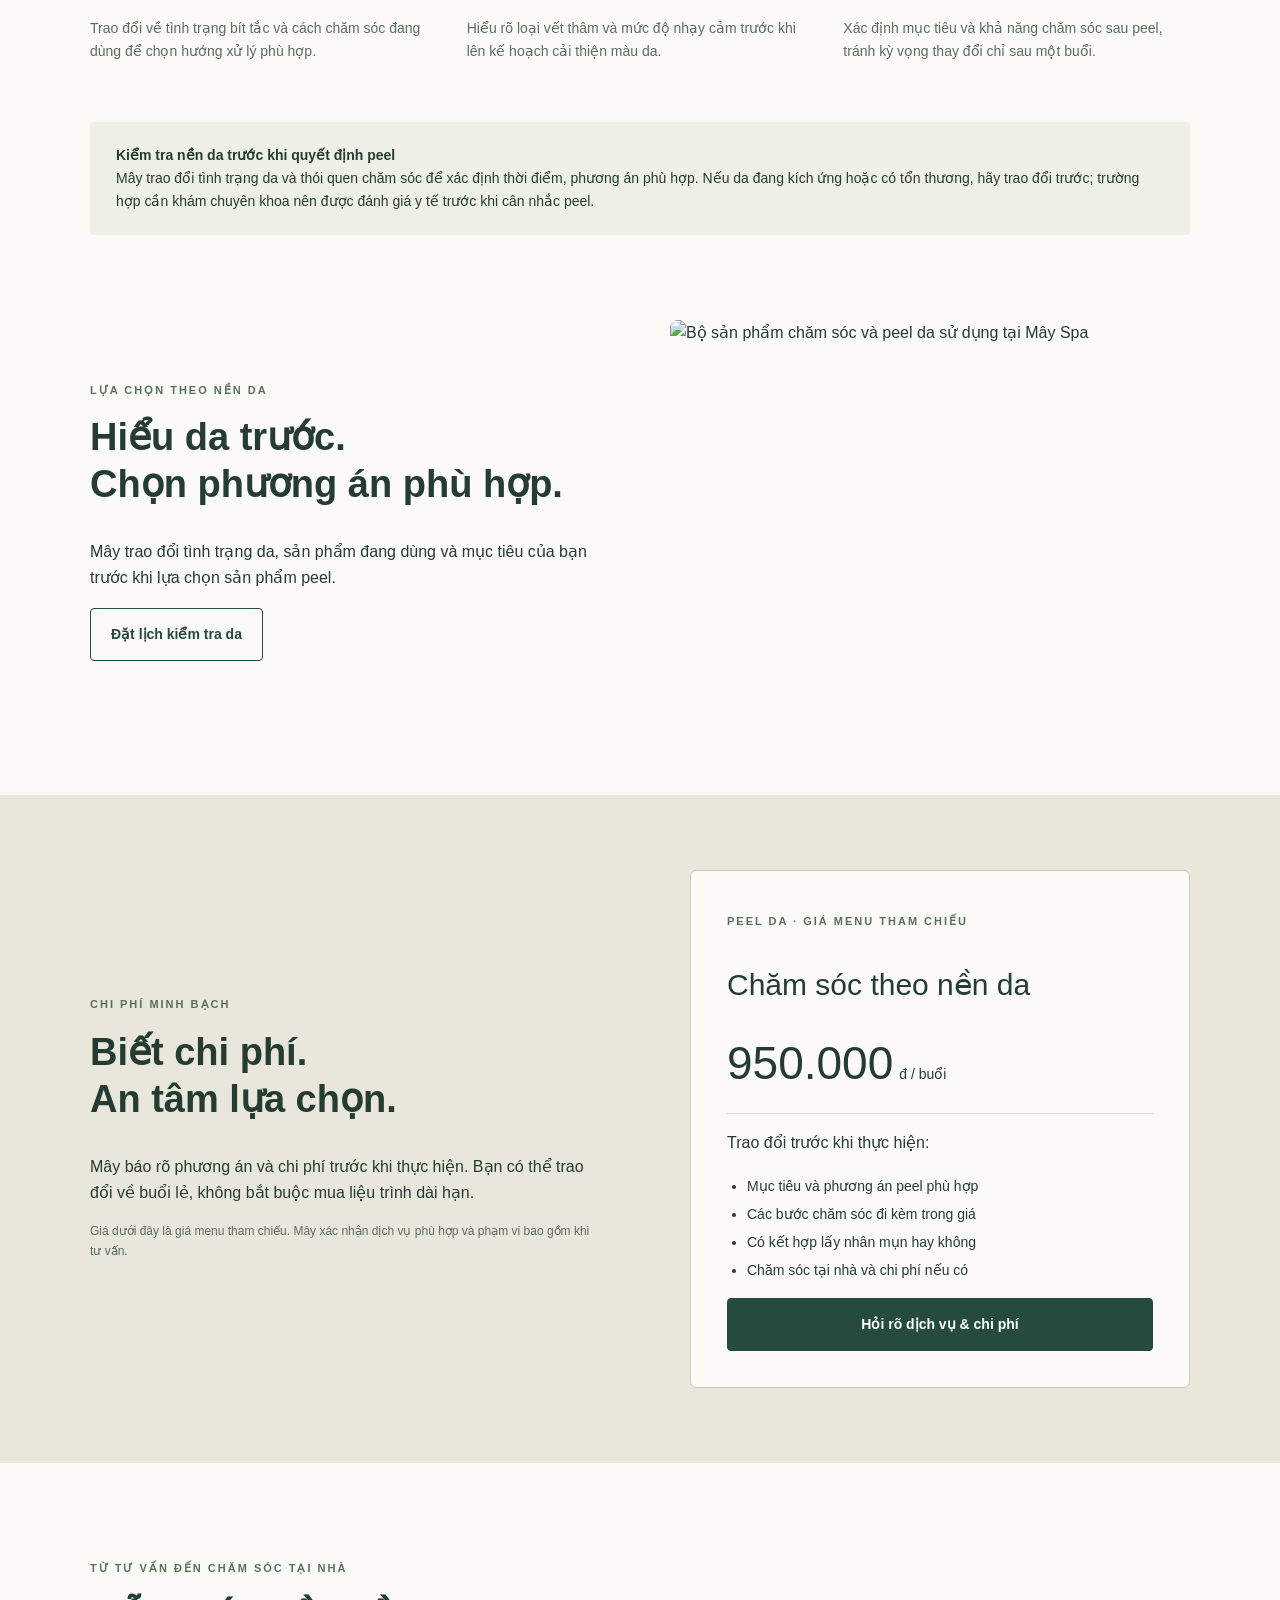
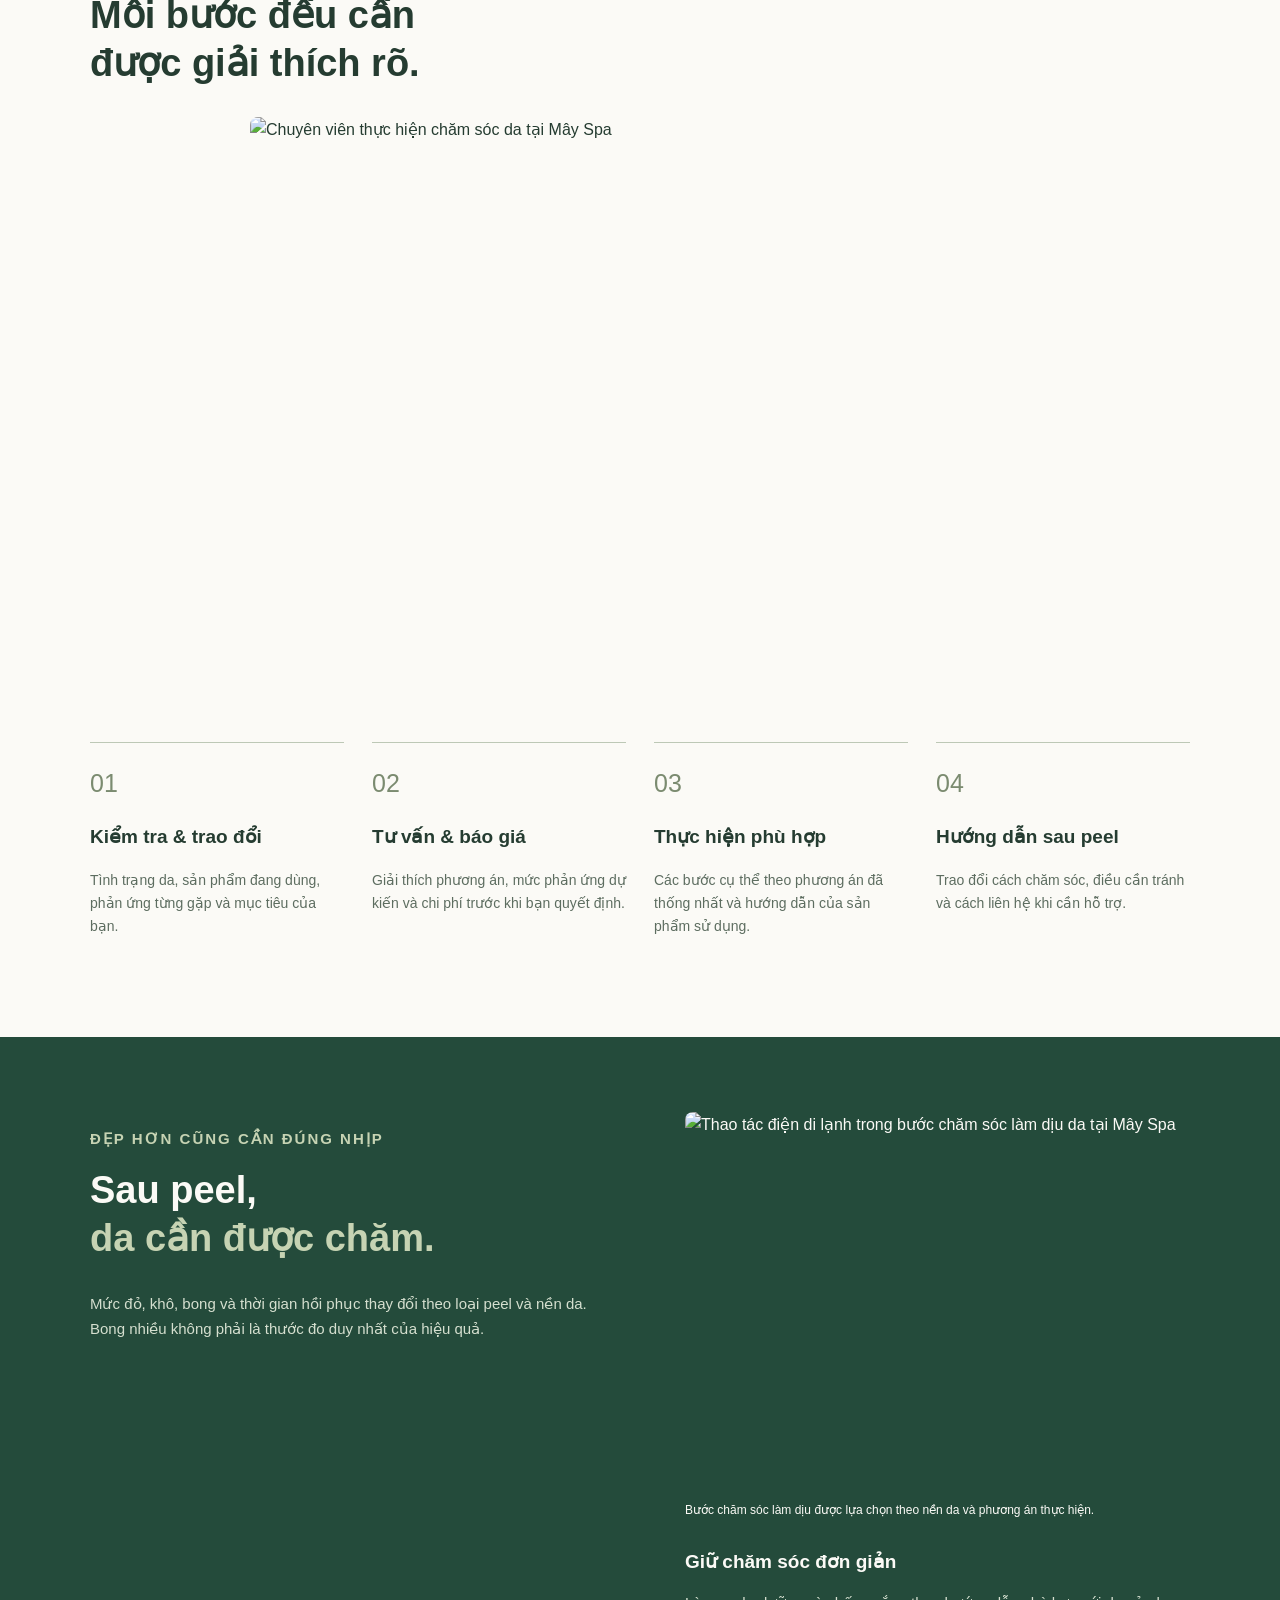
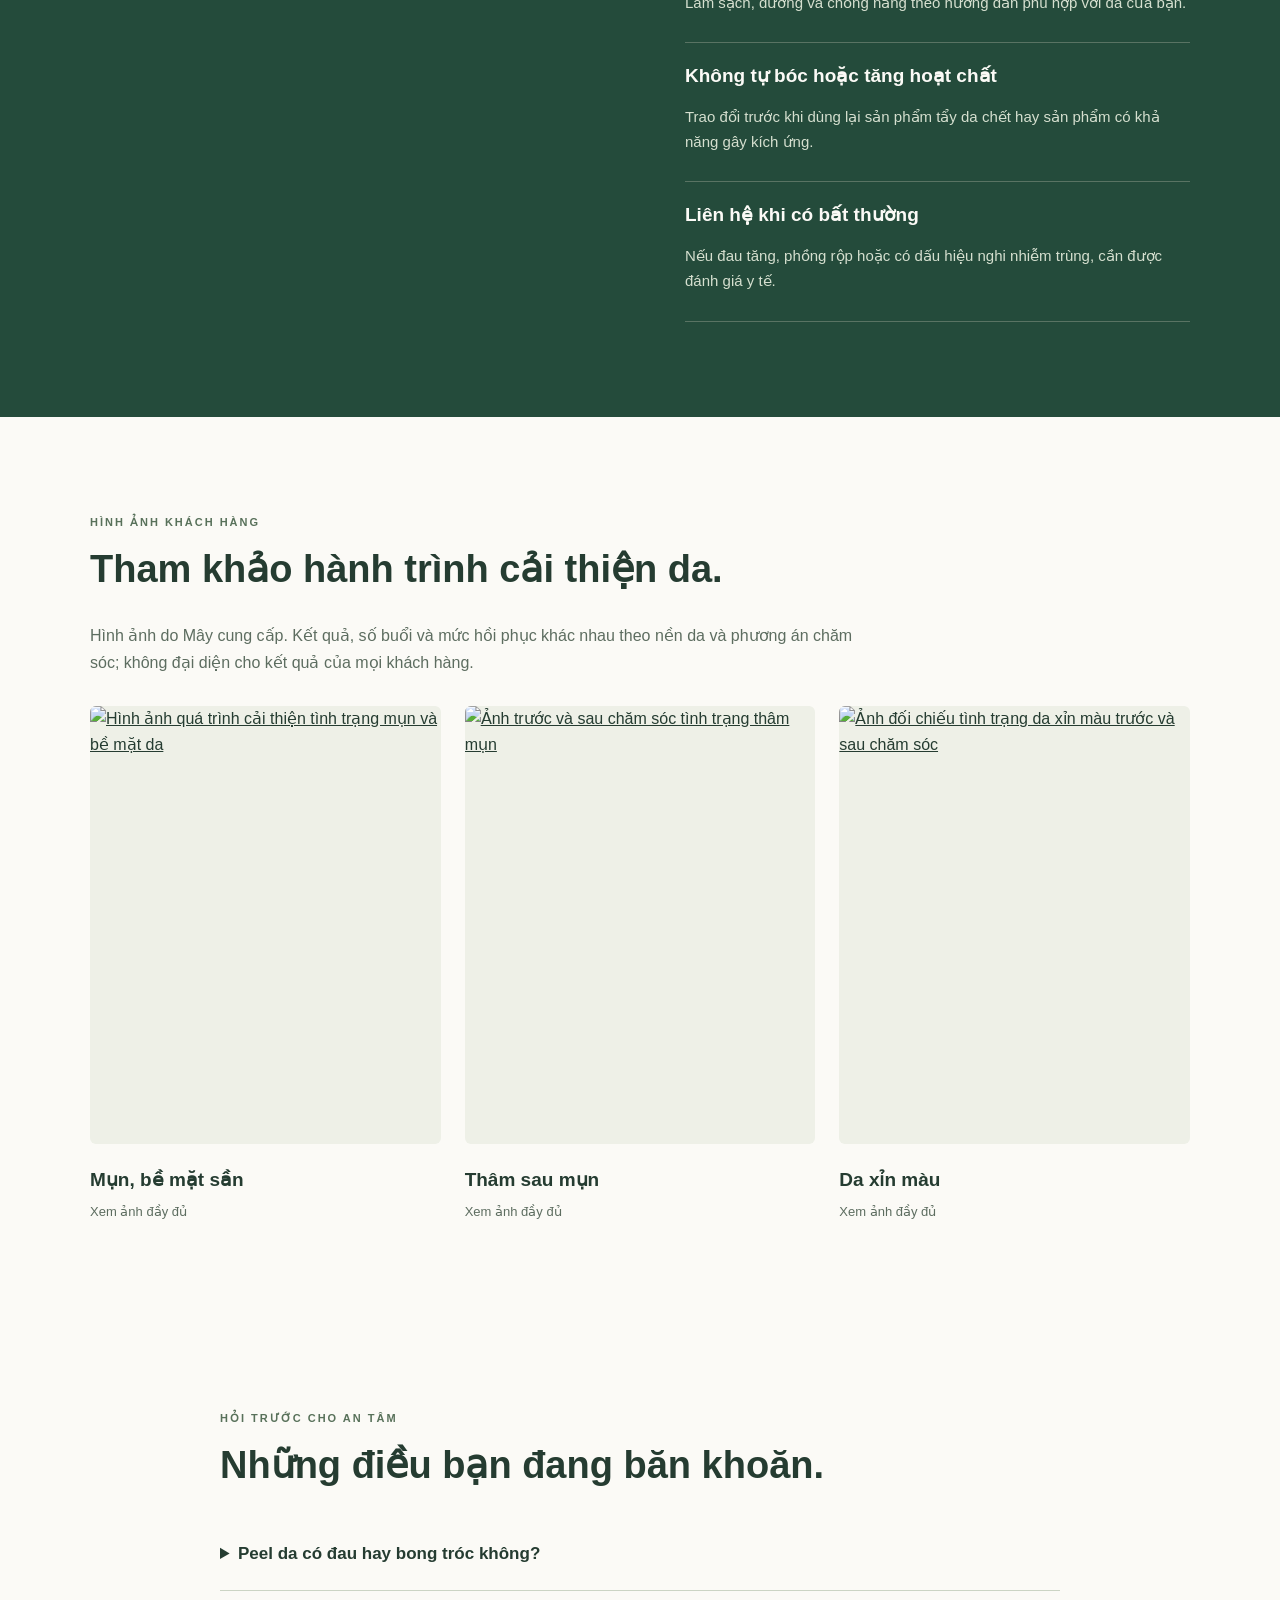
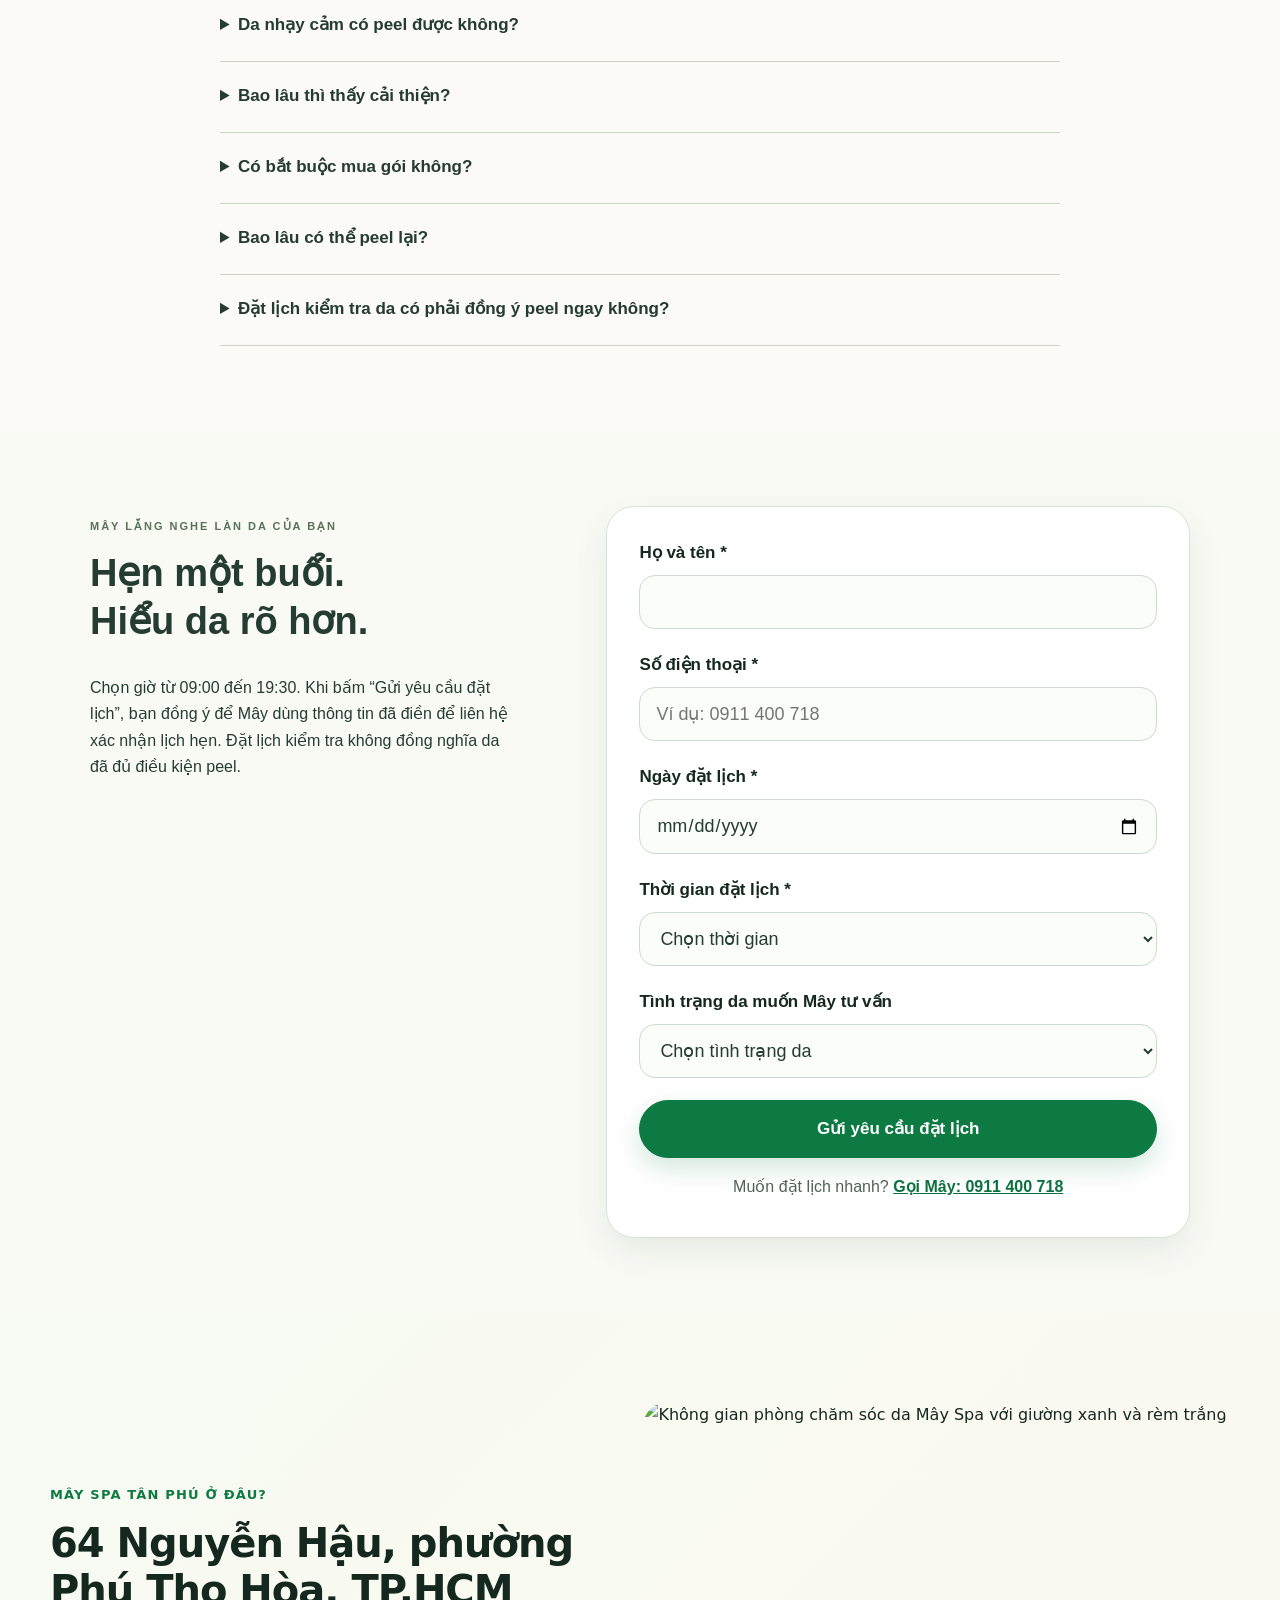
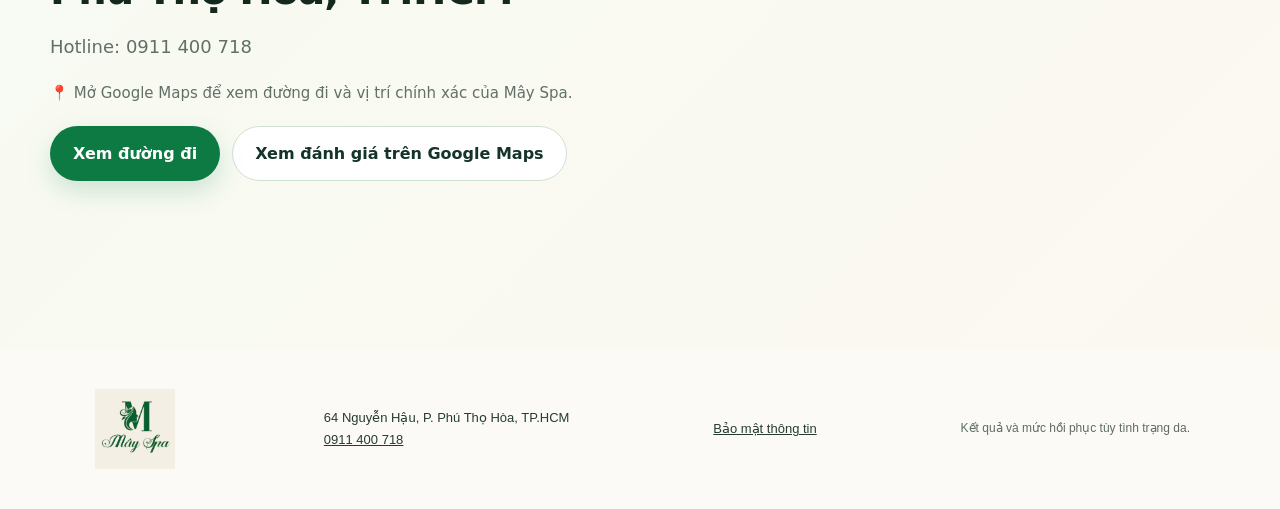
==== commit 35b4622c: "Remove the extra checkbox step when requesting a booking" ====
--- a/index.html
+++ b/index.html
@@ -1,5 +1,5 @@
 <!doctype html>
-<html lang="vi"><head><meta charset="utf-8"><meta name="viewport" content="width=device-width,initial-scale=1"><meta name="theme-color" content="#244b3b"><meta name="robots" content="noindex,nofollow"><title>Peel Da Tân Phú Chuẩn Y Khoa – Trị Mụn &amp; Thâm | Mây Spa</title><meta name="description" content="Peel da chuẩn y khoa tại Mây Spa Tân Phú: Cải thiện mụn, thâm &amp; da xỉn màu. Kiểm tra nền da, báo giá rõ trước khi làm. Đặt lịch: 0911 400 718."><meta property="og:title" content="Peel Da Tân Phú Chuẩn Y Khoa – Trị Mụn &amp; Thâm | Mây Spa"><meta property="og:description" content="Peel da chuẩn y khoa tại Mây Spa Tân Phú: Cải thiện mụn, thâm &amp; da xỉn màu. Kiểm tra nền da, báo giá rõ trước khi làm. Đặt lịch: 0911 400 718."><meta property="og:type" content="website"><link rel="icon" href="assets/logo-may-spa.jpg?v=20261104" type="image/jpeg"><link rel="apple-touch-icon" href="assets/logo-may-spa.jpg?v=20261104"><link rel="stylesheet" href="style.css?v=20261105-form"><script src="config.js" defer></script><script src="app.js?v=20261105-form" defer></script></head>
+<html lang="vi"><head><meta charset="utf-8"><meta name="viewport" content="width=device-width,initial-scale=1"><meta name="theme-color" content="#244b3b"><meta name="robots" content="noindex,nofollow"><title>Peel Da Tân Phú Chuẩn Y Khoa – Trị Mụn &amp; Thâm | Mây Spa</title><meta name="description" content="Peel da chuẩn y khoa tại Mây Spa Tân Phú: Cải thiện mụn, thâm &amp; da xỉn màu. Kiểm tra nền da, báo giá rõ trước khi làm. Đặt lịch: 0911 400 718."><meta property="og:title" content="Peel Da Tân Phú Chuẩn Y Khoa – Trị Mụn &amp; Thâm | Mây Spa"><meta property="og:description" content="Peel da chuẩn y khoa tại Mây Spa Tân Phú: Cải thiện mụn, thâm &amp; da xỉn màu. Kiểm tra nền da, báo giá rõ trước khi làm. Đặt lịch: 0911 400 718."><meta property="og:type" content="website"><link rel="icon" href="assets/logo-may-spa.jpg?v=20261104" type="image/jpeg"><link rel="apple-touch-icon" href="assets/logo-may-spa.jpg?v=20261104"><link rel="stylesheet" href="style.css?v=20261105-form"><script src="config.js" defer></script><script src="app.js?v=20261105-direct-booking" defer></script></head>
 <body><a class="skip" href="#main">Đến nội dung chính</a><header><a class="brand" href="#" aria-label="Mây Spa trang đầu"><img src="assets/logo-may-spa.jpg" alt="" class="brand-logo"><span class="brand-name"><strong>Mây Spa</strong><span>Tân Phú</span></span></a><nav aria-label="Điều hướng"><a href="#phuhop">Nền da của bạn</a><a href="#gia">Chi phí</a><a href="#saupeel">Sau peel</a><a href="#faq">Hỏi đáp</a></nav><a class="header-call" href="tel:0911400718" data-cta="header" aria-label="Gọi Mây Spa: 0911 400 718">0911 400 718</a></header>
 <main id="main"><section class="hero wrap"><div><p class="eyebrow">MÂY SPA · CHĂM SÓC DA TẠI TÂN PHÚ</p><h1>Peel da.<br>Đúng nền da,<br><em>đúng thời điểm.</em></h1><div class="hero-copy"><p class="hero-pain">Mụn ẩn khiến da sần, thâm sau mụn lâu mờ, da xỉn và không đều màu?</p><p class="intro">Mây kiểm tra nền da và tư vấn peel phù hợp để hỗ trợ giảm bít tắc, làm mờ thâm, cải thiện độ mịn và đều màu da.</p><p class="hero-reassurance">Còn lo bong rát? Bạn được giải thích phản ứng dự kiến và cách chăm sóc sau peel trước khi quyết định.</p></div><ul class="hero-trust" aria-label="Cam kết trước khi đặt lịch"><li>Rõ chi phí trước khi làm</li><li>Không ép mua liệu trình</li></ul><div class="actions"><a class="button" href="tel:0911400718" data-cta="hero">Gọi tư vấn peel da</a><a class="button outline" href="#datlich" data-book="hero">Đặt lịch kiểm tra da</a></div></div><figure class="hero-art"><img src="assets/peel-01-tu-van-da-hero.webp" srcset="assets/peel-01-tu-van-da-hero-640.webp 640w, assets/peel-01-tu-van-da-hero.webp 1200w" sizes="(max-width: 600px) 100vw, 550px" width="1200" height="1500" alt="Tư vấn và kiểm tra nền da trước khi lựa chọn peel tại Mây Spa" fetchpriority="high" decoding="async"></figure></section>
 <div class="ribbon"><span>Kiểm tra trước khi thực hiện</span><span>Báo giá rõ ràng</span><span>Hướng dẫn chăm sóc tại nhà</span></div>
@@ -10,7 +10,7 @@
 <section id="saupeel" class="after"><div class="wrap after-grid"><div><p class="eyebrow">ĐẸP HƠN CŨNG CẦN ĐÚNG NHỊP</p><h2>Sau peel,<br><em>da cần được chăm.</em></h2><p>Mức đỏ, khô, bong và thời gian hồi phục thay đổi theo loại peel và nền da. Bong nhiều không phải là thước đo duy nhất của hiệu quả.</p></div><div class="after-list"><figure class="photo"><img src="assets/peel-04-dien-di-lanh-sau-peel.webp" srcset="assets/peel-04-dien-di-lanh-sau-peel-640.webp 640w, assets/peel-04-dien-di-lanh-sau-peel.webp 1600w" sizes="(max-width: 600px) 100vw, 550px" width="1600" height="1200" alt="Thao tác điện di lạnh trong bước chăm sóc làm dịu da tại Mây Spa" loading="lazy" decoding="async"><figcaption>Bước chăm sóc làm dịu được lựa chọn theo nền da và phương án thực hiện.</figcaption></figure><article><h3>Giữ chăm sóc đơn giản</h3><p>Làm sạch, dưỡng và chống nắng theo hướng dẫn phù hợp với da của bạn.</p></article><article><h3>Không tự bóc hoặc tăng hoạt chất</h3><p>Trao đổi trước khi dùng lại sản phẩm tẩy da chết hay sản phẩm có khả năng gây kích ứng.</p></article><article><h3>Liên hệ khi có bất thường</h3><p>Nếu đau tăng, phồng rộp hoặc có dấu hiệu nghi nhiễm trùng, cần được đánh giá y tế.</p></article></div></div></section>
 <section id="ketqua" class="wrap section"><p class="eyebrow">HÌNH ẢNH KHÁCH HÀNG</p><h2>Tham khảo hành trình cải thiện da.</h2><p class="results-note">Hình ảnh do Mây cung cấp. Kết quả, số buổi và mức hồi phục khác nhau theo nền da và phương án chăm sóc; không đại diện cho kết quả của mọi khách hàng.</p><div class="results-grid"><figure class="result-card"><a href="assets/peel-05-ket-qua-mun-san-sui.png" target="_blank" rel="noopener" aria-label="Xem ảnh đầy đủ: Mụn, bề mặt sần"><img src="assets/peel-05-ket-qua-mun-san-sui.webp" srcset="assets/peel-05-ket-qua-mun-san-sui-640.webp 640w, assets/peel-05-ket-qua-mun-san-sui.webp 1200w" sizes="(max-width: 600px) 100vw, 550px" width="1200" height="1500" alt="Hình ảnh quá trình cải thiện tình trạng mụn và bề mặt da" loading="lazy" decoding="async"></a><figcaption><h3>Mụn, bề mặt sần</h3><span>Xem ảnh đầy đủ</span></figcaption></figure><figure class="result-card"><a href="assets/peel-06-truoc-sau-khong-header.png" target="_blank" rel="noopener" aria-label="Xem ảnh đầy đủ: Thâm sau mụn"><img src="assets/peel-06-truoc-sau-khong-header.webp" srcset="assets/peel-06-truoc-sau-khong-header-640.webp 640w, assets/peel-06-truoc-sau-khong-header.webp 1200w" sizes="(max-width: 600px) 100vw, 550px" width="1200" height="1500" alt="Ảnh trước và sau chăm sóc tình trạng thâm mụn" loading="lazy" decoding="async"></a><figcaption><h3>Thâm sau mụn</h3><span>Xem ảnh đầy đủ</span></figcaption></figure><figure class="result-card"><a href="assets/peel-07-ket-qua-da-xin-mau.png" target="_blank" rel="noopener" aria-label="Xem ảnh đầy đủ: Da xỉn màu"><img src="assets/peel-07-ket-qua-da-xin-mau.webp" srcset="assets/peel-07-ket-qua-da-xin-mau-640.webp 640w, assets/peel-07-ket-qua-da-xin-mau.webp 1200w" sizes="(max-width: 600px) 100vw, 550px" width="1200" height="1500" alt="Ảnh đối chiếu tình trạng da xỉn màu trước và sau chăm sóc" loading="lazy" decoding="async"></a><figcaption><h3>Da xỉn màu</h3><span>Xem ảnh đầy đủ</span></figcaption></figure></div></section>
 <section id="faq" class="wrap section faq"><p class="eyebrow">HỎI TRƯỚC CHO AN TÂM</p><h2>Những điều bạn đang băn khoăn.</h2><details><summary>Peel da có đau hay bong tróc không?</summary><p>Có thể có châm chích, đỏ, khô hoặc bong tùy loại peel và nền da. Mây sẽ trao đổi phản ứng dự kiến trước khi bạn quyết định; không có cam kết mọi nền da đều không rát hoặc không bong.</p></details><details><summary>Da nhạy cảm có peel được không?</summary><p>Không thể kết luận chỉ qua mô tả. Da cần được kiểm tra; khi đang kích ứng hoặc có vấn đề cần khám, nên đánh giá chuyên môn trước.</p></details><details><summary>Bao lâu thì thấy cải thiện?</summary><p>Tùy vấn đề da, loại peel và chăm sóc sau đó. Có thể cần nhiều buổi; không bảo đảm một mốc hiệu quả chung cho tất cả khách hàng.</p></details><details><summary>Có bắt buộc mua gói không?</summary><p>Không. Bạn được trao đổi về phương án và giá trước khi thực hiện, có thể lựa chọn buổi lẻ phù hợp.</p></details><details><summary>Bao lâu có thể peel lại?</summary><p>Lịch tiếp theo cần dựa trên mức hồi phục, sản phẩm và đánh giá lại nền da. Không nên tự áp dụng một khoảng cách cố định cho mọi loại peel.</p></details><details><summary>Đặt lịch kiểm tra da có phải đồng ý peel ngay không?</summary><p>Không. Đặt lịch là yêu cầu kiểm tra và tư vấn. Quyết định thực hiện sau khi đã trao đổi phương án, mức phản ứng dự kiến và chi phí.</p></details>
-</section><section id="datlich" class="booking"><div class="wrap booking-grid"><div><p class="eyebrow">MÂY LẮNG NGHE LÀN DA CỦA BẠN</p><h2>Hẹn một buổi.<br>Hiểu da rõ hơn.</h2><p>Chọn giờ từ 09:00 đến 19:30 để Mây liên hệ xác nhận lịch hẹn. Đặt lịch kiểm tra không đồng nghĩa da đã đủ điều kiện peel.</p></div><form id="booking-form"><p id="mode-note" class="form-note" hidden></p><div class="field"><label for="name">Họ và tên *</label><input id="name" name="name" autocomplete="name" maxlength="80" required></div><div class="field"><label for="phone">Số điện thoại *</label><input id="phone" name="phone" type="tel" inputmode="tel" autocomplete="tel" maxlength="20" required placeholder="Ví dụ: 0911 400 718"></div><div class="field"><label for="date">Ngày đặt lịch *</label><input id="date" name="date" type="date" required></div><div class="field"><label for="time">Thời gian đặt lịch *</label><select id="time" name="time" required><option value="">Chọn thời gian</option></select></div><div class="field">
+</section><section id="datlich" class="booking"><div class="wrap booking-grid"><div><p class="eyebrow">MÂY LẮNG NGHE LÀN DA CỦA BẠN</p><h2>Hẹn một buổi.<br>Hiểu da rõ hơn.</h2><p>Chọn giờ từ 09:00 đến 19:30. Khi bấm “Gửi yêu cầu đặt lịch”, bạn đồng ý để Mây dùng thông tin đã điền để liên hệ xác nhận lịch hẹn. Đặt lịch kiểm tra không đồng nghĩa da đã đủ điều kiện peel.</p></div><form id="booking-form"><p id="mode-note" class="form-note" hidden></p><div class="field"><label for="name">Họ và tên *</label><input id="name" name="name" autocomplete="name" maxlength="80" required></div><div class="field"><label for="phone">Số điện thoại *</label><input id="phone" name="phone" type="tel" inputmode="tel" autocomplete="tel" maxlength="20" required placeholder="Ví dụ: 0911 400 718"></div><div class="field"><label for="date">Ngày đặt lịch *</label><input id="date" name="date" type="date" required></div><div class="field"><label for="time">Thời gian đặt lịch *</label><select id="time" name="time" required><option value="">Chọn thời gian</option></select></div><div class="field">
   <label for="condition">Tình trạng da muốn Mây tư vấn</label>
   <select id="condition" name="condition">
     <option value="">Chọn tình trạng da</option>
@@ -28,4 +28,4 @@
     <option>Chưa rõ tình trạng — nhờ Mây kiểm tra</option>
   </select>
 </div>
-<div class="trap" aria-hidden="true"><label for="website">Để trống</label><input id="website" name="website" tabindex="-1" autocomplete="off"></div><label class="consent"><input type="checkbox" name="consent" required><span>Tôi đồng ý để Mây sử dụng thông tin trên nhằm liên hệ và xử lý yêu cầu đặt lịch. <a href="privacy.html">Chính sách bảo mật</a>.</span></label><button class="button" type="submit" id="submit">Gửi yêu cầu đặt lịch</button><p id="form-status" role="status" aria-live="polite"></p><p class="booking-hotline">Muốn đặt lịch nhanh? <a href="tel:0911400718" data-cta="booking-form">Gọi Mây: 0911 400 718</a></p></form></div></section><section class="spa-location" id="location"><div class="location-container location-grid"><div><span class="eyebrow">MÂY SPA TÂN PHÚ Ở ĐÂU?</span><h2>64 Nguyễn Hậu, phường Phú Thọ Hòa, TP.HCM</h2><p class="lead-sm">Hotline: <a data-track="phone_click_location" data-cta="location" href="tel:0911400718">0911 400 718</a></p><p class="maps-note">📍 Mở Google Maps để xem đường đi và vị trí chính xác của Mây Spa.</p><div class="location-actions"><a class="btn btn-primary pulse-green" data-track="map_view_direction_click" href="https://maps.app.goo.gl/wmgvvp46ANbGNgso7" target="_blank" rel="noopener" data-directions id="maps-direction">Xem đường đi</a><a class="btn btn-outline" data-track="google_review_click" href="https://maps.app.goo.gl/wmgvvp46ANbGNgso7" target="_blank" rel="noopener" id="maps-review">Xem đánh giá trên Google Maps</a></div><div class="map-slot" hidden="" id="map-slot"></div></div><figure class="location-photo"><img src="assets/peel-08-khong-gian-spa.webp" srcset="assets/peel-08-khong-gian-spa-640.webp 640w, assets/peel-08-khong-gian-spa.webp 1600w" sizes="(max-width: 600px) 100vw, 550px" width="1600" height="1200" alt="Không gian phòng chăm sóc da Mây Spa với giường xanh và rèm trắng" loading="lazy" decoding="async"></figure></div></section></main><footer class="wrap"><a class="brand" href="#"><img src="assets/logo-may-spa.jpg" alt="Mây Spa Tân Phú" class="brand-logo" loading="lazy"></a><p>64 Nguyễn Hậu, P. Phú Thọ Hòa, TP.HCM<br><a href="tel:0911400718">0911 400 718</a></p><a href="privacy.html">Bảo mật thông tin</a><p class="small">Kết quả và mức hồi phục tùy tình trạng da.</p></footer><div class="mobile-bar"><a href="tel:0911400718" data-cta="sticky">Gọi tư vấn</a><a href="#datlich" data-book="sticky">Đặt lịch kiểm tra da</a></div><dialog id="success"><h2>Mây đã nhận yêu cầu.</h2><p>Mây sẽ liên hệ để xác nhận lịch kiểm tra da của bạn.</p><button class="button" id="close-success" type="button">Đóng</button></dialog></body></html>
+<div class="trap" aria-hidden="true"><label for="website">Để trống</label><input id="website" name="website" tabindex="-1" autocomplete="off"></div><button class="button" type="submit" id="submit" name="booking_action" value="request_contact">Gửi yêu cầu đặt lịch</button><p id="form-status" role="status" aria-live="polite"></p><p class="booking-hotline">Muốn đặt lịch nhanh? <a href="tel:0911400718" data-cta="booking-form">Gọi Mây: 0911 400 718</a></p></form></div></section><section class="spa-location" id="location"><div class="location-container location-grid"><div><span class="eyebrow">MÂY SPA TÂN PHÚ Ở ĐÂU?</span><h2>64 Nguyễn Hậu, phường Phú Thọ Hòa, TP.HCM</h2><p class="lead-sm">Hotline: <a data-track="phone_click_location" data-cta="location" href="tel:0911400718">0911 400 718</a></p><p class="maps-note">📍 Mở Google Maps để xem đường đi và vị trí chính xác của Mây Spa.</p><div class="location-actions"><a class="btn btn-primary pulse-green" data-track="map_view_direction_click" href="https://maps.app.goo.gl/wmgvvp46ANbGNgso7" target="_blank" rel="noopener" data-directions id="maps-direction">Xem đường đi</a><a class="btn btn-outline" data-track="google_review_click" href="https://maps.app.goo.gl/wmgvvp46ANbGNgso7" target="_blank" rel="noopener" id="maps-review">Xem đánh giá trên Google Maps</a></div><div class="map-slot" hidden="" id="map-slot"></div></div><figure class="location-photo"><img src="assets/peel-08-khong-gian-spa.webp" srcset="assets/peel-08-khong-gian-spa-640.webp 640w, assets/peel-08-khong-gian-spa.webp 1600w" sizes="(max-width: 600px) 100vw, 550px" width="1600" height="1200" alt="Không gian phòng chăm sóc da Mây Spa với giường xanh và rèm trắng" loading="lazy" decoding="async"></figure></div></section></main><footer class="wrap"><a class="brand" href="#"><img src="assets/logo-may-spa.jpg" alt="Mây Spa Tân Phú" class="brand-logo" loading="lazy"></a><p>64 Nguyễn Hậu, P. Phú Thọ Hòa, TP.HCM<br><a href="tel:0911400718">0911 400 718</a></p><a href="privacy.html">Bảo mật thông tin</a><p class="small">Kết quả và mức hồi phục tùy tình trạng da.</p></footer><div class="mobile-bar"><a href="tel:0911400718" data-cta="sticky">Gọi tư vấn</a><a href="#datlich" data-book="sticky">Đặt lịch kiểm tra da</a></div><dialog id="success"><h2>Mây đã nhận yêu cầu.</h2><p>Mây sẽ liên hệ để xác nhận lịch kiểm tra da của bạn.</p><button class="button" id="close-success" type="button">Đóng</button></dialog></body></html>
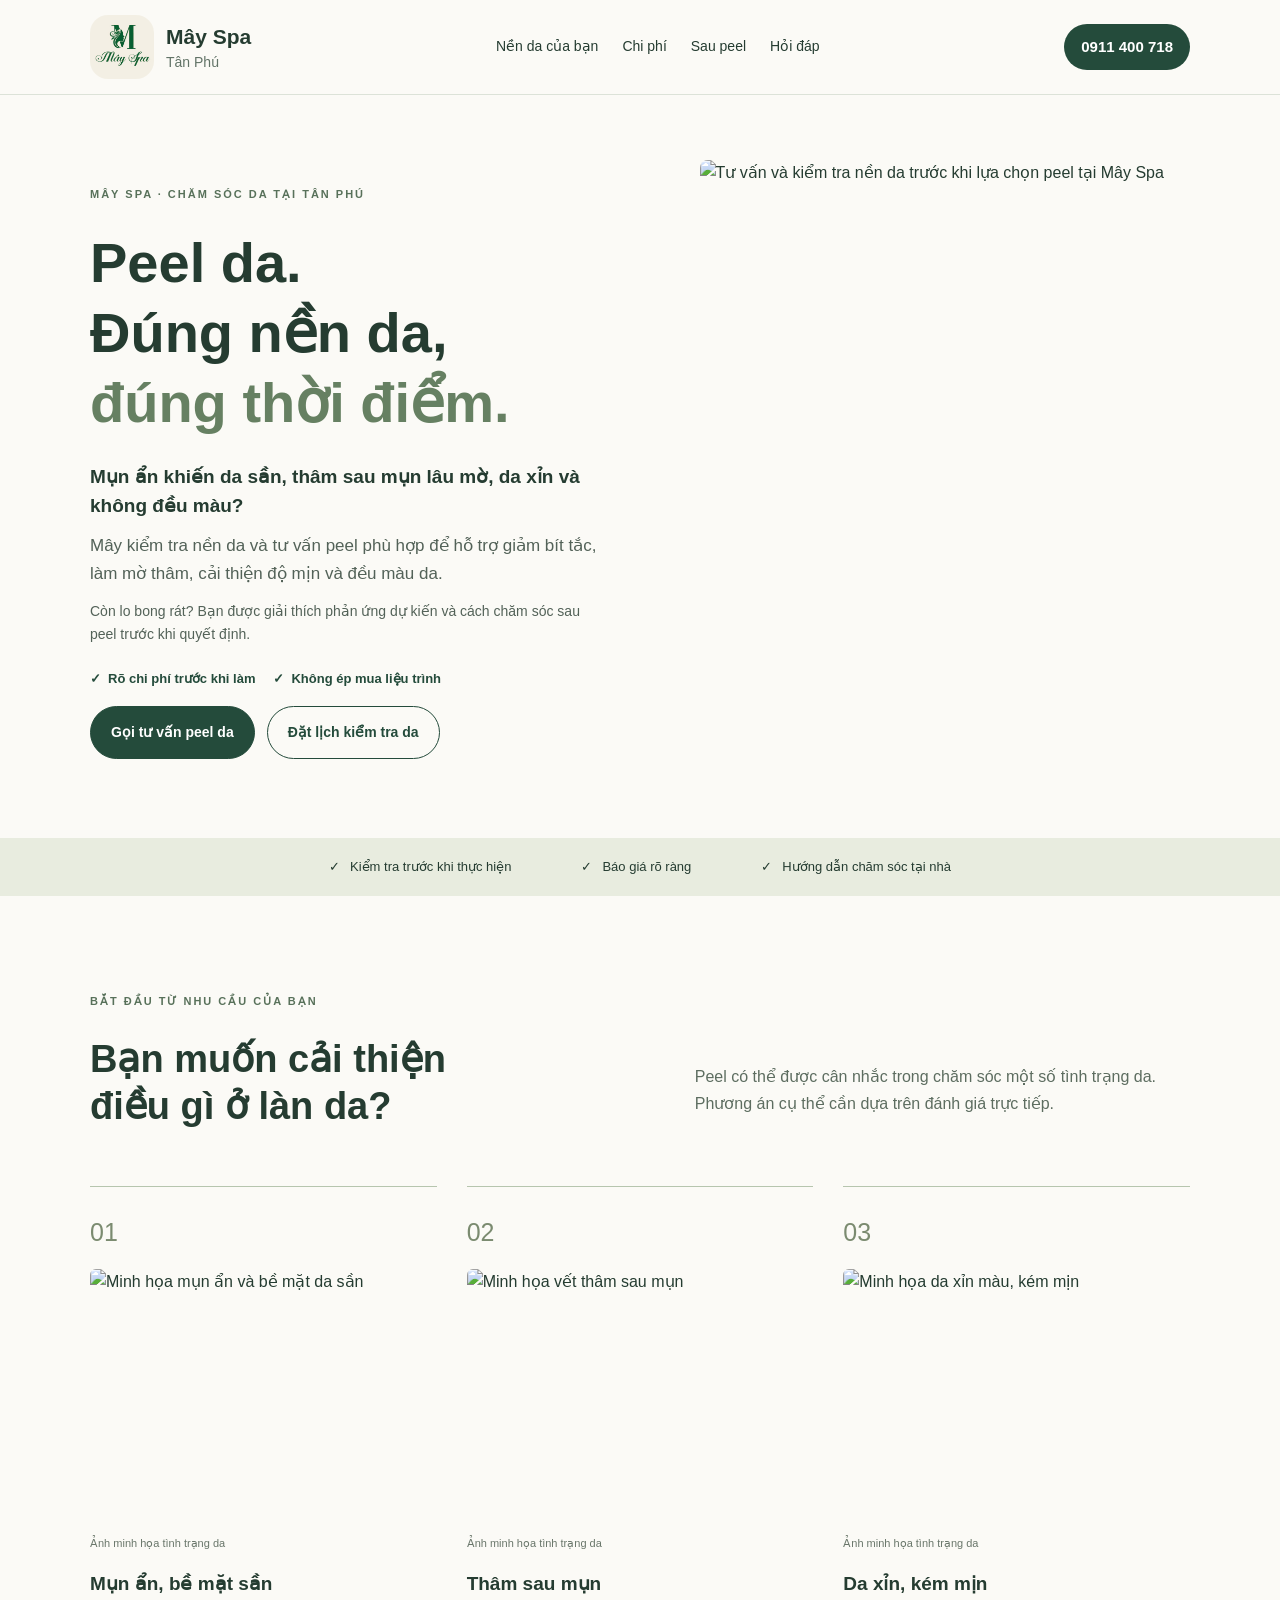
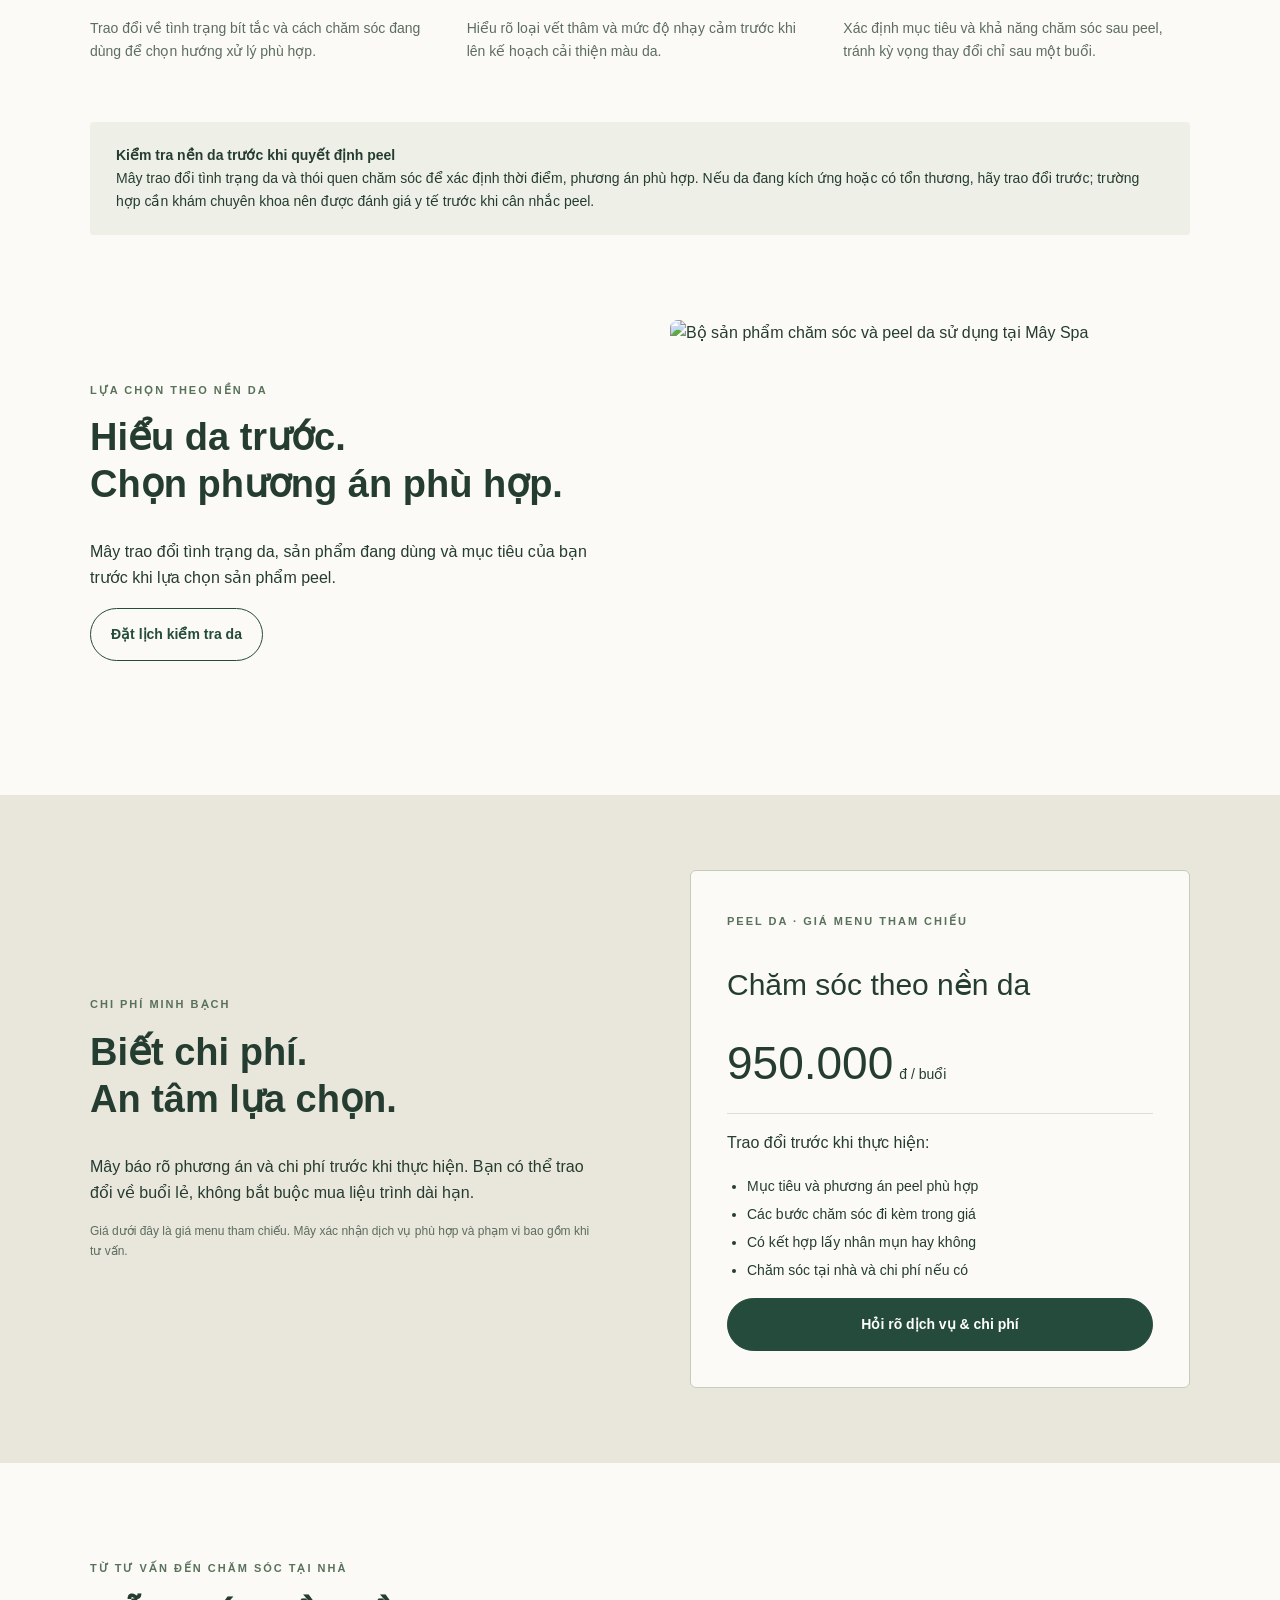
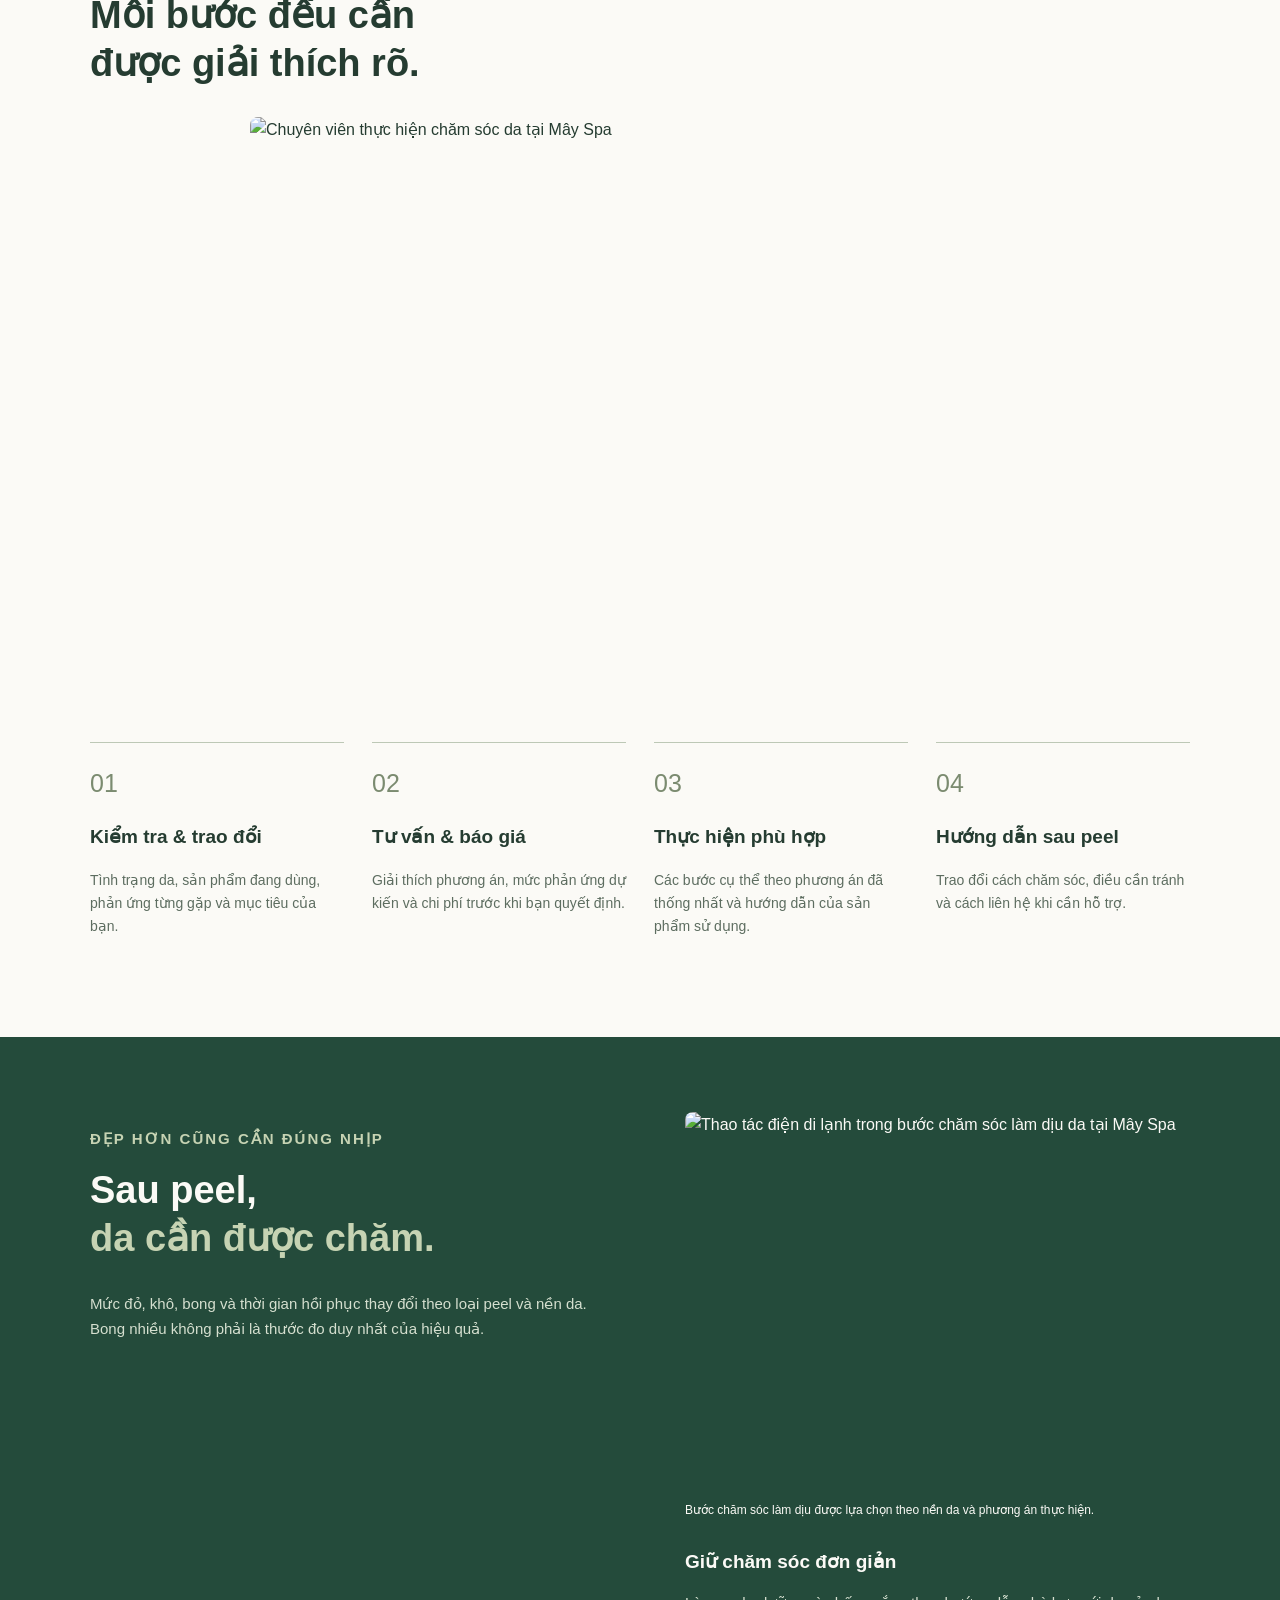
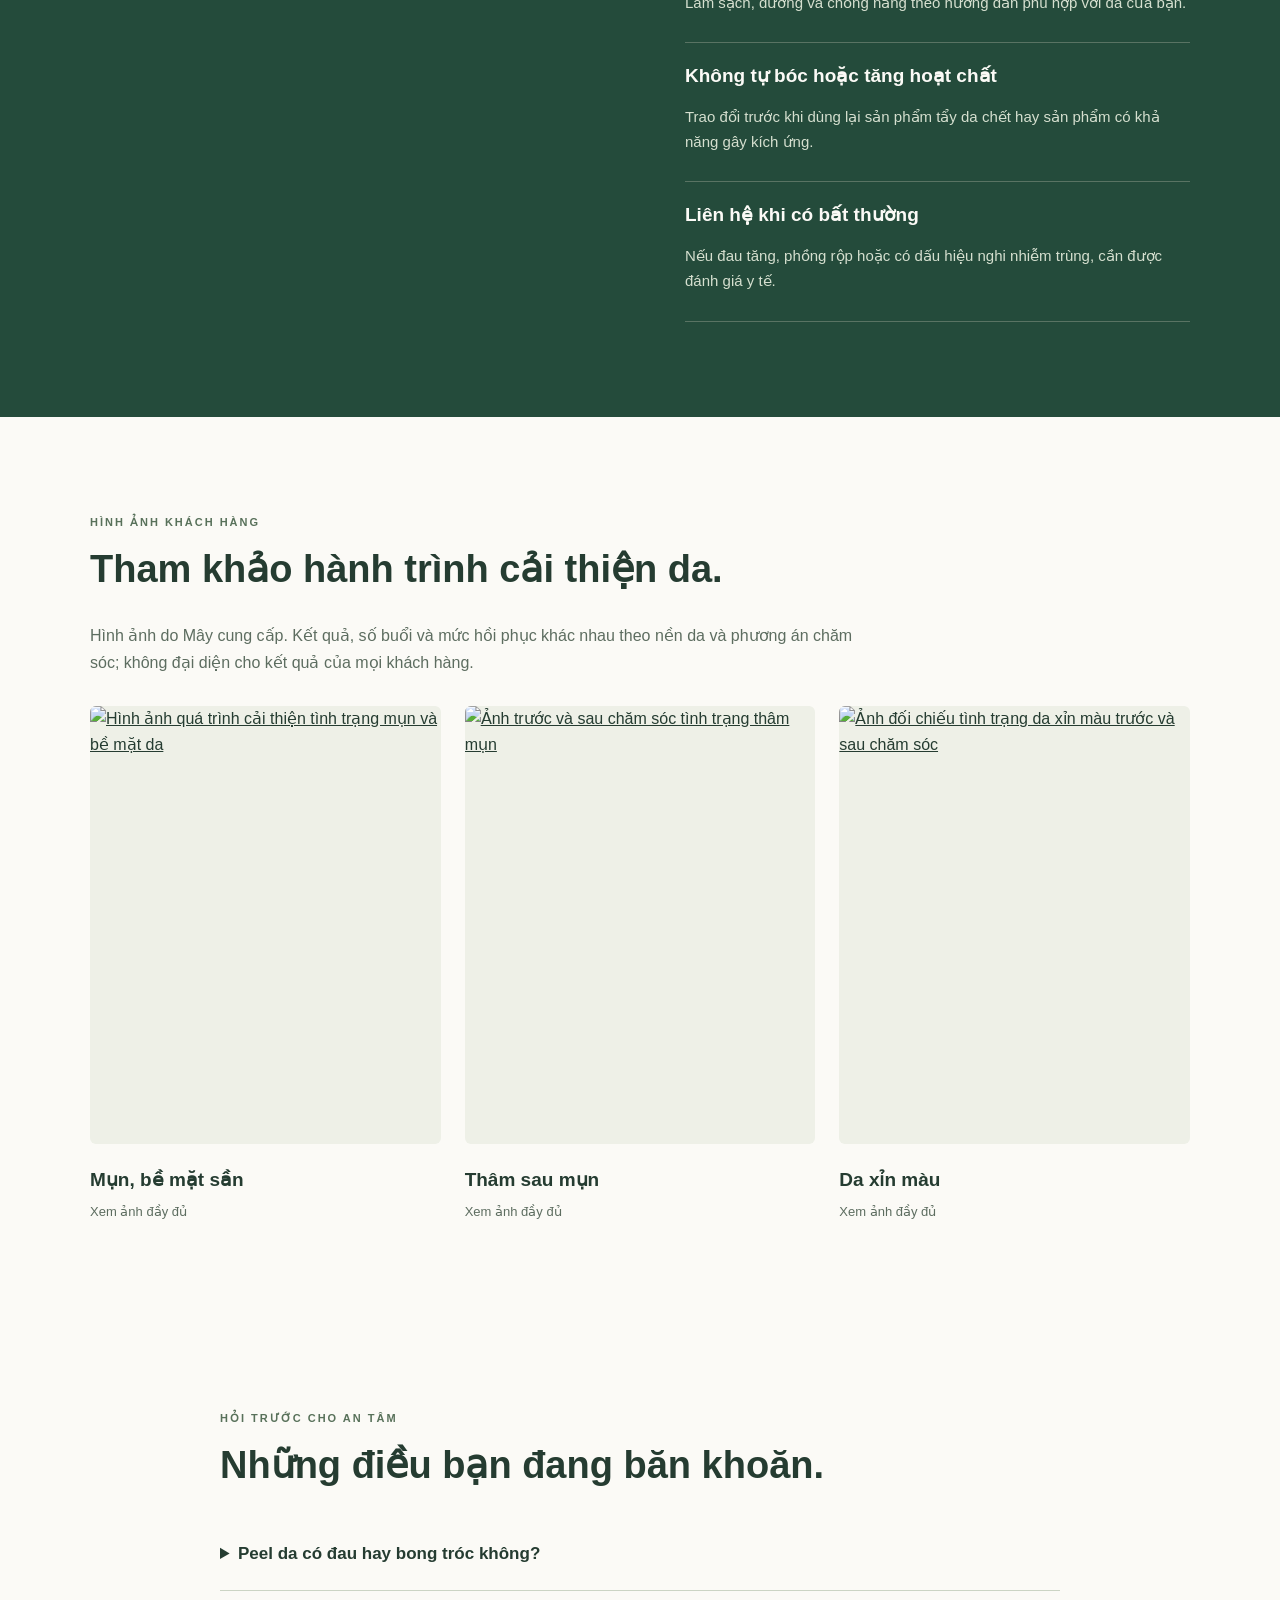
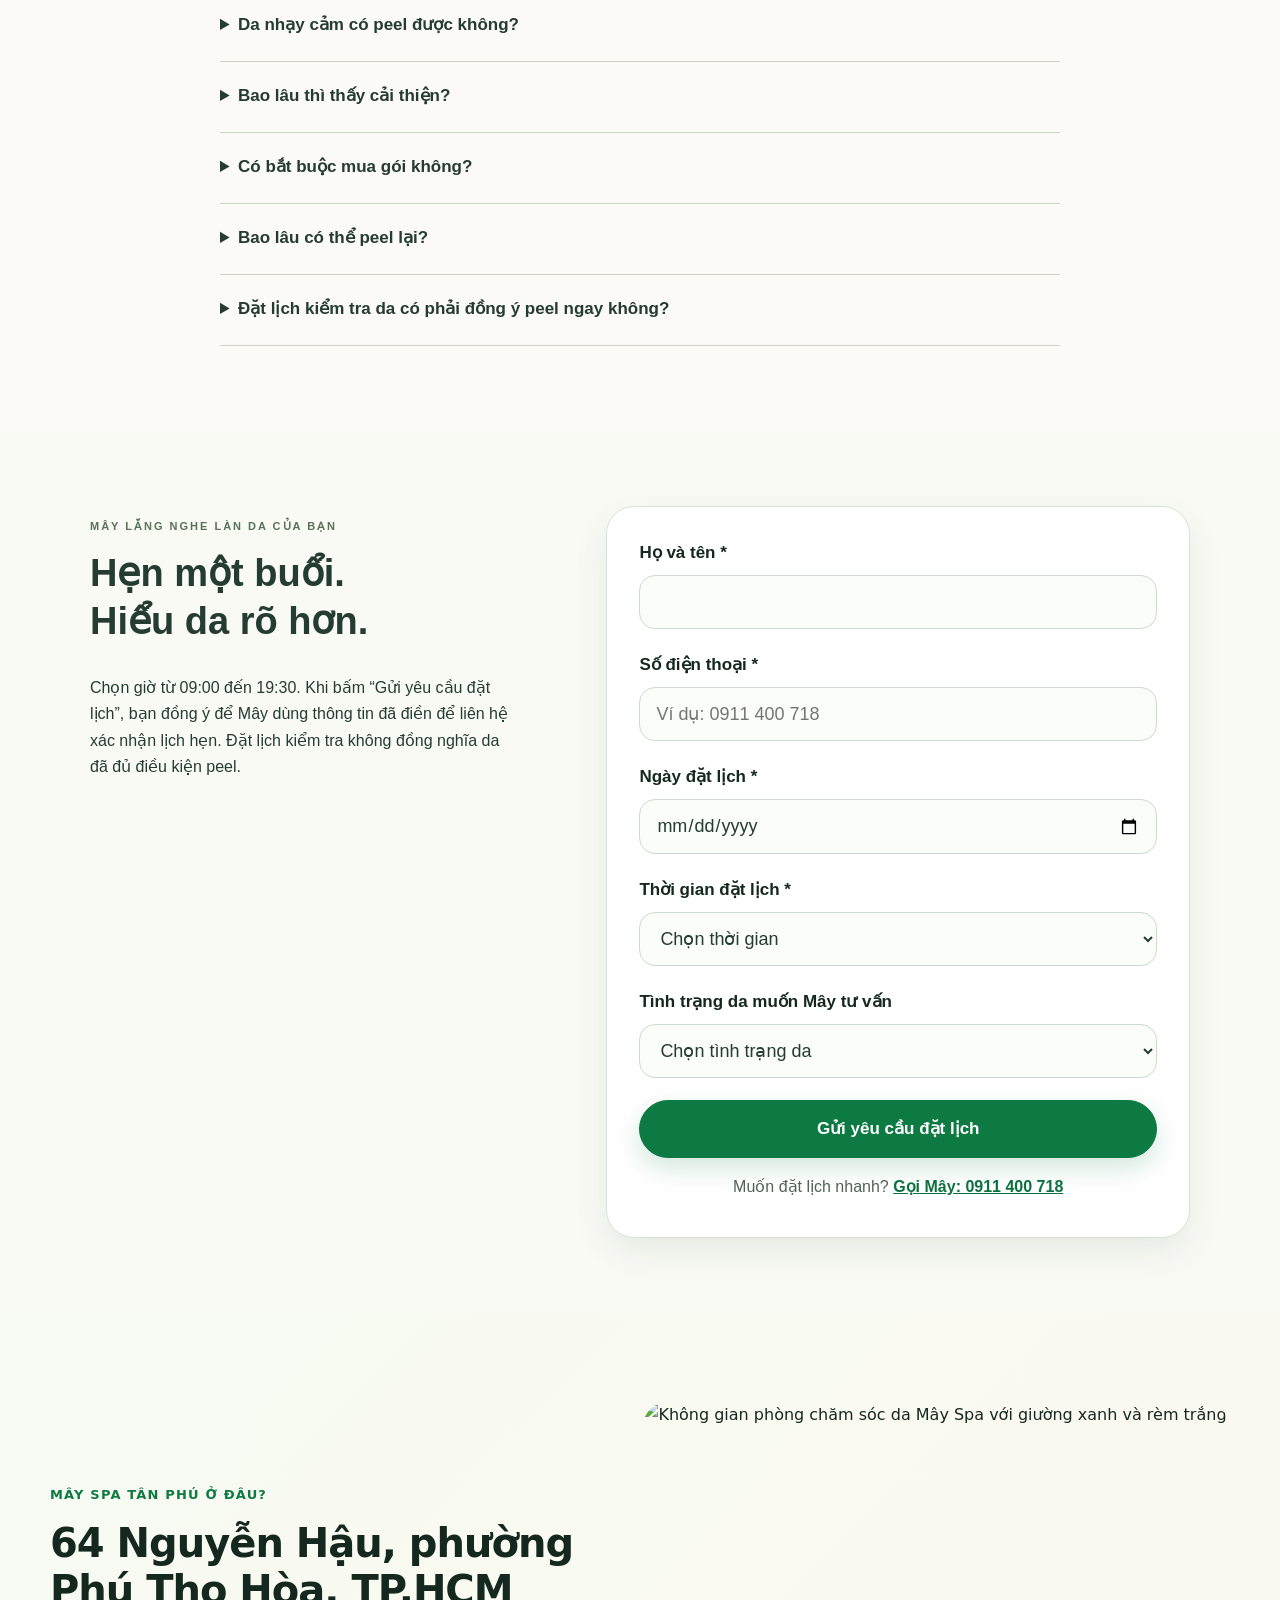
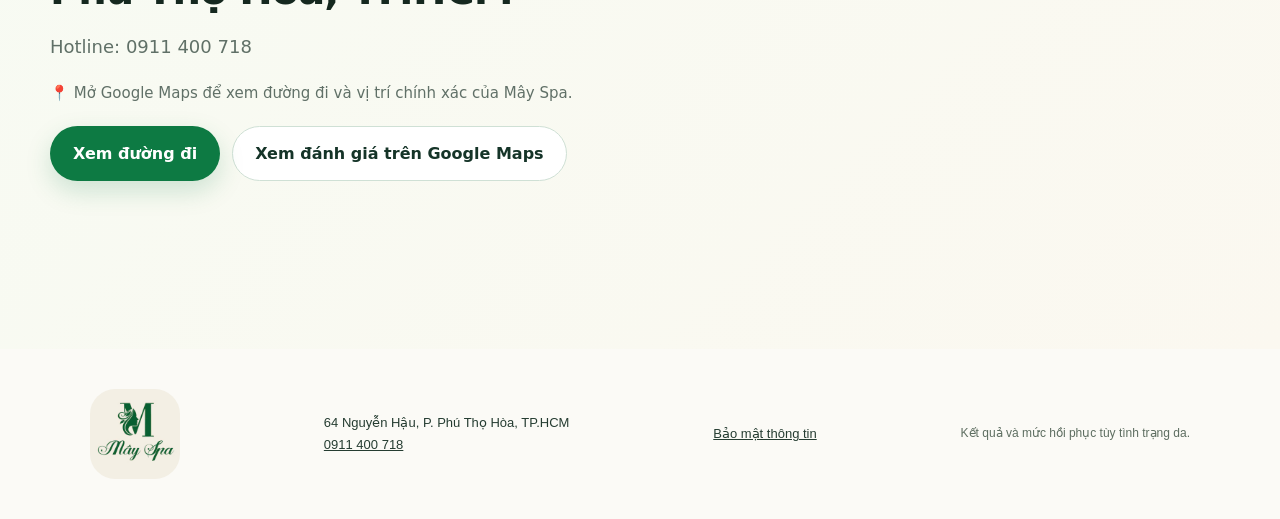
==== commit b7866229: "Unify rounded CTA shapes and soften the footer logo corners" ====
--- a/index.html
+++ b/index.html
@@ -1,5 +1,5 @@
 <!doctype html>
-<html lang="vi"><head><meta charset="utf-8"><meta name="viewport" content="width=device-width,initial-scale=1"><meta name="theme-color" content="#244b3b"><meta name="robots" content="noindex,nofollow"><title>Peel Da Tân Phú Chuẩn Y Khoa – Trị Mụn &amp; Thâm | Mây Spa</title><meta name="description" content="Peel da chuẩn y khoa tại Mây Spa Tân Phú: Cải thiện mụn, thâm &amp; da xỉn màu. Kiểm tra nền da, báo giá rõ trước khi làm. Đặt lịch: 0911 400 718."><meta property="og:title" content="Peel Da Tân Phú Chuẩn Y Khoa – Trị Mụn &amp; Thâm | Mây Spa"><meta property="og:description" content="Peel da chuẩn y khoa tại Mây Spa Tân Phú: Cải thiện mụn, thâm &amp; da xỉn màu. Kiểm tra nền da, báo giá rõ trước khi làm. Đặt lịch: 0911 400 718."><meta property="og:type" content="website"><link rel="icon" href="assets/logo-may-spa.jpg?v=20261104" type="image/jpeg"><link rel="apple-touch-icon" href="assets/logo-may-spa.jpg?v=20261104"><link rel="stylesheet" href="style.css?v=20261105-form"><script src="config.js" defer></script><script src="app.js?v=20261105-direct-booking" defer></script></head>
+<html lang="vi"><head><meta charset="utf-8"><meta name="viewport" content="width=device-width,initial-scale=1"><meta name="theme-color" content="#244b3b"><meta name="robots" content="noindex,nofollow"><title>Peel Da Tân Phú Chuẩn Y Khoa – Trị Mụn &amp; Thâm | Mây Spa</title><meta name="description" content="Peel da chuẩn y khoa tại Mây Spa Tân Phú: Cải thiện mụn, thâm &amp; da xỉn màu. Kiểm tra nền da, báo giá rõ trước khi làm. Đặt lịch: 0911 400 718."><meta property="og:title" content="Peel Da Tân Phú Chuẩn Y Khoa – Trị Mụn &amp; Thâm | Mây Spa"><meta property="og:description" content="Peel da chuẩn y khoa tại Mây Spa Tân Phú: Cải thiện mụn, thâm &amp; da xỉn màu. Kiểm tra nền da, báo giá rõ trước khi làm. Đặt lịch: 0911 400 718."><meta property="og:type" content="website"><link rel="icon" href="assets/logo-may-spa.jpg?v=20261104" type="image/jpeg"><link rel="apple-touch-icon" href="assets/logo-may-spa.jpg?v=20261104"><link rel="stylesheet" href="style.css?v=20261105-rounded-cta"><script src="config.js" defer></script><script src="app.js?v=20261105-direct-booking" defer></script></head>
 <body><a class="skip" href="#main">Đến nội dung chính</a><header><a class="brand" href="#" aria-label="Mây Spa trang đầu"><img src="assets/logo-may-spa.jpg" alt="" class="brand-logo"><span class="brand-name"><strong>Mây Spa</strong><span>Tân Phú</span></span></a><nav aria-label="Điều hướng"><a href="#phuhop">Nền da của bạn</a><a href="#gia">Chi phí</a><a href="#saupeel">Sau peel</a><a href="#faq">Hỏi đáp</a></nav><a class="header-call" href="tel:0911400718" data-cta="header" aria-label="Gọi Mây Spa: 0911 400 718">0911 400 718</a></header>
 <main id="main"><section class="hero wrap"><div><p class="eyebrow">MÂY SPA · CHĂM SÓC DA TẠI TÂN PHÚ</p><h1>Peel da.<br>Đúng nền da,<br><em>đúng thời điểm.</em></h1><div class="hero-copy"><p class="hero-pain">Mụn ẩn khiến da sần, thâm sau mụn lâu mờ, da xỉn và không đều màu?</p><p class="intro">Mây kiểm tra nền da và tư vấn peel phù hợp để hỗ trợ giảm bít tắc, làm mờ thâm, cải thiện độ mịn và đều màu da.</p><p class="hero-reassurance">Còn lo bong rát? Bạn được giải thích phản ứng dự kiến và cách chăm sóc sau peel trước khi quyết định.</p></div><ul class="hero-trust" aria-label="Cam kết trước khi đặt lịch"><li>Rõ chi phí trước khi làm</li><li>Không ép mua liệu trình</li></ul><div class="actions"><a class="button" href="tel:0911400718" data-cta="hero">Gọi tư vấn peel da</a><a class="button outline" href="#datlich" data-book="hero">Đặt lịch kiểm tra da</a></div></div><figure class="hero-art"><img src="assets/peel-01-tu-van-da-hero.webp" srcset="assets/peel-01-tu-van-da-hero-640.webp 640w, assets/peel-01-tu-van-da-hero.webp 1200w" sizes="(max-width: 600px) 100vw, 550px" width="1200" height="1500" alt="Tư vấn và kiểm tra nền da trước khi lựa chọn peel tại Mây Spa" fetchpriority="high" decoding="async"></figure></section>
 <div class="ribbon"><span>Kiểm tra trước khi thực hiện</span><span>Báo giá rõ ràng</span><span>Hướng dẫn chăm sóc tại nhà</span></div>
--- a/style.css
+++ b/style.css
@@ -1,4 +1,7 @@
-*{box-sizing:border-box}html{scroll-behavior:smooth;scroll-padding-top:100px}body{margin:0;background:#fbfaf6;color:#253c31;font-family:Arial,sans-serif;line-height:1.65}a{color:inherit}button,input,select{font:inherit}button,a,input,select,summary{-webkit-tap-highlight-color:transparent}:focus-visible{outline:3px solid #b56a30;outline-offset:4px}.wrap{max-width:1160px;margin:auto;padding-left:30px;padding-right:30px}header{display:flex;justify-content:space-between;align-items:center;padding:15px max(30px,calc((100vw - 1100px)/2));gap:24px;position:sticky;top:0;z-index:10;background:#fbfaf6f5;border-bottom:1px solid #dce2d8}.brand{font-family:Arial,Helvetica,sans-serif;text-decoration:none;font-size:44px;line-height:.9;font-weight:bold;letter-spacing:-1px}.brand span{display:block;font:9px Arial;letter-spacing:2px;margin-top:10px}nav{display:flex;gap:24px;font-size:14px}nav a{text-decoration:none}.header-call{font-size:15px;font-weight:bold;white-space:nowrap}.hero{display:grid;grid-template-columns:1.1fr 1fr;gap:70px;align-items:center;padding-top:65px;padding-bottom:65px}.eyebrow{font-size:11px;letter-spacing:2px;font-weight:bold;color:#58715a}h1,h2{font-family:Arial,Helvetica,sans-serif;font-weight:600;letter-spacing:0;line-height:1.25}h1{font-size:56px;margin:25px 0}h2{font-size:38px;margin:15px 0 30px}h3{font-size:19px;line-height:1.4}em{color:#668062;font-weight:inherit;font-style:normal}.intro{font-size:17px;max-width:480px;color:#536258}.actions{display:flex;gap:12px;flex-wrap:wrap;margin:28px 0 15px}.button{display:inline-flex;justify-content:center;align-items:center;background:#244b3b;color:#fff;border:1px solid #244b3b;padding:14px 20px;border-radius:4px;text-decoration:none;font-weight:bold;font-size:14px;cursor:pointer;min-height:48px;transition:background .2s}.button:hover{background:#35634b}.button.outline{background:transparent;color:#244b3b}.small{font-size:12px;color:#5d6d60}.hero-note{display:flex;gap:20px;border-top:1px solid #cfd8cb;padding-top:20px;margin-top:30px;font-size:13px}.hero-note>span{color:#73876f}.hero-note p{margin:0}.hero-art{margin:0;position:relative}.hero-art svg{display:block;width:100%;height:auto}.art-label{position:absolute;left:20px;top:25px;font-size:11px;letter-spacing:2px}.hero-art figcaption{font-size:10px;text-align:center;color:#63715f;margin-top:12px}.ribbon{display:flex;justify-content:center;gap:70px;background:#e8ecdf;padding:18px 25px;font-size:13px}.ribbon span:before{content:'✓';margin-right:10px}.section{padding-top:85px;padding-bottom:85px}.section-heading{display:grid;grid-template-columns:1.1fr 1fr;gap:60px;align-items:center}.section-heading p{color:#5d6d60}.needs{display:grid;grid-template-columns:repeat(3,1fr);gap:30px;margin-top:25px}.needs article{padding:25px 0;border-top:1px solid #b6c5ae}.needs article>span,.steps article>span{color:#7b8b70;font-family:Arial,Helvetica,sans-serif;font-size:25px}.needs p,.steps p{font-size:14px;color:#5d6d60}.notice{padding:22px 26px;background:#eef0e7;border-radius:4px;font-size:14px;margin-top:20px}.notice strong{display:block}.price-section{background:#e9e6dc;padding:75px 0}.price-grid{display:grid;grid-template-columns:1fr 1fr;gap:100px;align-items:center}.price-card{background:#fbfaf6;padding:36px;border:1px solid #c6ccbb;border-radius:6px}.price-card h3{font-family:Arial,Helvetica,sans-serif;font-size:30px;font-weight:normal}.amount{font-family:Arial,Helvetica,sans-serif;font-size:46px;line-height:1.2;margin:22px 0}.amount span{font:14px Arial;margin-left:6px}hr{border:0;border-top:1px solid #d9dfd1}.price-card ul{padding-left:20px;font-size:14px;line-height:2}.price-card .button{width:100%}.steps{display:grid;grid-template-columns:repeat(4,1fr);gap:28px;margin-top:40px}.steps article{border-top:1px solid #bdc8b6;padding-top:20px}.after{background:#244b3b;color:#fbfaf6;padding:75px 0}.after-grid{display:grid;grid-template-columns:1fr 1fr;gap:90px}.after .eyebrow,.booking .eyebrow{color:#c6d3b3}.after em{color:#c6d3b3}.after p{color:#d5dfcf;font-size:15px}.after-list article{border-bottom:1px solid #597363;padding:0 0 12px;margin-bottom:20px}.after-list h3{margin:0}.faq{max-width:900px}details{border-bottom:1px solid #cbd4c4;padding:20px 0}summary{cursor:pointer;font-size:17px;font-weight:bold;min-height:30px}details p{color:#5d6d60;margin-bottom:0}.booking{background:#e7ecdf;padding:75px 0}.booking .eyebrow{color:#58715a}.booking-grid{display:grid;grid-template-columns:1fr 1fr;gap:85px}.phone-big{font-family:Arial,Helvetica,sans-serif;font-size:31px;display:block;margin-top:30px}.text-link{font-weight:bold;font-size:14px}form{background:#fbfaf6;padding:32px;border:1px solid #c5cfba;border-radius:6px}.field{margin-bottom:18px}label{display:block;font-size:13px;font-weight:bold;margin-bottom:6px}input:not([type=checkbox]),select{width:100%;min-width:0;background:white;border:1px solid #aab8a3;border-radius:3px;padding:12px;color:#253c31;font-size:16px;min-height:48px}.form-row{display:grid;grid-template-columns:1fr 1fr;gap:12px}.consent{display:flex;gap:9px;align-items:flex-start;font-size:12px;font-weight:normal;margin:12px 0 20px}.consent input{margin-top:6px;width:18px;height:18px;flex-shrink:0}form .button{width:100%}.button:disabled{opacity:.55;cursor:wait}.form-note{background:#eee9d7;padding:12px;font-size:12px;margin:0 0 20px}#form-status{font-size:14px;white-space:pre-line}.trap{position:absolute;left:-9999px}footer{display:flex;gap:35px;justify-content:space-between;align-items:center;padding-top:40px;padding-bottom:40px;font-size:13px}.mobile-bar{display:none}.skip{position:fixed;left:10px;top:-100px;background:white;padding:12px;z-index:100}.skip:focus{top:10px}dialog{max-width:450px;border:1px solid #b6c5ae;border-radius:8px;padding:30px}dialog::backdrop{background:#152a2080}dialog h2{font-size:32px}@media(max-width:850px){nav{display:none}.hero{gap:30px}h1{font-size:46px}.price-grid,.after-grid,.booking-grid{gap:35px}.steps{grid-template-columns:1fr 1fr}.ribbon{gap:25px}footer{flex-wrap:wrap}.section-heading{gap:30px}}@media(max-width:600px){.wrap{padding-left:22px;padding-right:22px}header{padding:14px 22px}.brand{font-size:36px}.header-call{font-size:13px}.hero{grid-template-columns:1fr;padding-top:35px;padding-bottom:35px;gap:25px}h1{font-size:40px;margin-top:18px}h2{font-size:32px}.intro{font-size:16px}.hero-art{max-width:330px;margin:auto}.hero-art svg{max-height:330px}.art-label{font-size:9px}.hero-note{margin-top:22px}.ribbon{gap:10px;flex-direction:column;padding-left:22px}.section{padding-top:55px;padding-bottom:55px}.section-heading,.price-grid,.after-grid,.booking-grid{grid-template-columns:1fr;gap:20px}.section-heading h2{margin-bottom:5px}.needs{grid-template-columns:1fr;gap:0}.needs article{padding:18px 0}.needs h3{margin:8px 0}.needs p{margin:0}.price-section,.after,.booking{padding:50px 0}.price-card{padding:25px}.steps{gap:20px}.steps h3{font-size:17px}form{padding:22px}.form-row{grid-template-columns:1fr}footer{padding-bottom:110px;align-items:flex-start}.mobile-bar{display:flex;gap:10px;position:fixed;bottom:0;left:0;right:0;padding:10px 16px calc(10px + env(safe-area-inset-bottom));background:#fbfaf6;border-top:1px solid #bdc8b6;z-index:20}.mobile-bar a{flex:1;text-align:center;text-decoration:none;font-size:13px;font-weight:bold;border:1px solid #244b3b;border-radius:4px;padding:12px 5px}.mobile-bar a:first-child{background:#244b3b;color:white}.eyebrow{letter-spacing:1.3px}.amount{font-size:40px}}@media(prefers-reduced-motion:reduce){html{scroll-behavior:auto}*{transition:none!important}}
+:root {
+  --cta-radius: 999px;
+}
+*{box-sizing:border-box}html{scroll-behavior:smooth;scroll-padding-top:100px}body{margin:0;background:#fbfaf6;color:#253c31;font-family:Arial,sans-serif;line-height:1.65}a{color:inherit}button,input,select{font:inherit}button,a,input,select,summary{-webkit-tap-highlight-color:transparent}:focus-visible{outline:3px solid #b56a30;outline-offset:4px}.wrap{max-width:1160px;margin:auto;padding-left:30px;padding-right:30px}header{display:flex;justify-content:space-between;align-items:center;padding:15px max(30px,calc((100vw - 1100px)/2));gap:24px;position:sticky;top:0;z-index:10;background:#fbfaf6f5;border-bottom:1px solid #dce2d8}.brand{font-family:Arial,Helvetica,sans-serif;text-decoration:none;font-size:44px;line-height:.9;font-weight:bold;letter-spacing:-1px}.brand span{display:block;font:9px Arial;letter-spacing:2px;margin-top:10px}nav{display:flex;gap:24px;font-size:14px}nav a{text-decoration:none}.header-call{font-size:15px;font-weight:bold;white-space:nowrap}.hero{display:grid;grid-template-columns:1.1fr 1fr;gap:70px;align-items:center;padding-top:65px;padding-bottom:65px}.eyebrow{font-size:11px;letter-spacing:2px;font-weight:bold;color:#58715a}h1,h2{font-family:Arial,Helvetica,sans-serif;font-weight:600;letter-spacing:0;line-height:1.25}h1{font-size:56px;margin:25px 0}h2{font-size:38px;margin:15px 0 30px}h3{font-size:19px;line-height:1.4}em{color:#668062;font-weight:inherit;font-style:normal}.intro{font-size:17px;max-width:480px;color:#536258}.actions{display:flex;gap:12px;flex-wrap:wrap;margin:28px 0 15px}.button{display:inline-flex;justify-content:center;align-items:center;background:#244b3b;color:#fff;border:1px solid #244b3b;padding:14px 20px;border-radius:var(--cta-radius);text-decoration:none;font-weight:bold;font-size:14px;cursor:pointer;min-height:48px;transition:background .2s}.button:hover{background:#35634b}.button.outline{background:transparent;color:#244b3b}.small{font-size:12px;color:#5d6d60}.hero-note{display:flex;gap:20px;border-top:1px solid #cfd8cb;padding-top:20px;margin-top:30px;font-size:13px}.hero-note>span{color:#73876f}.hero-note p{margin:0}.hero-art{margin:0;position:relative}.hero-art svg{display:block;width:100%;height:auto}.art-label{position:absolute;left:20px;top:25px;font-size:11px;letter-spacing:2px}.hero-art figcaption{font-size:10px;text-align:center;color:#63715f;margin-top:12px}.ribbon{display:flex;justify-content:center;gap:70px;background:#e8ecdf;padding:18px 25px;font-size:13px}.ribbon span:before{content:'✓';margin-right:10px}.section{padding-top:85px;padding-bottom:85px}.section-heading{display:grid;grid-template-columns:1.1fr 1fr;gap:60px;align-items:center}.section-heading p{color:#5d6d60}.needs{display:grid;grid-template-columns:repeat(3,1fr);gap:30px;margin-top:25px}.needs article{padding:25px 0;border-top:1px solid #b6c5ae}.needs article>span,.steps article>span{color:#7b8b70;font-family:Arial,Helvetica,sans-serif;font-size:25px}.needs p,.steps p{font-size:14px;color:#5d6d60}.notice{padding:22px 26px;background:#eef0e7;border-radius:4px;font-size:14px;margin-top:20px}.notice strong{display:block}.price-section{background:#e9e6dc;padding:75px 0}.price-grid{display:grid;grid-template-columns:1fr 1fr;gap:100px;align-items:center}.price-card{background:#fbfaf6;padding:36px;border:1px solid #c6ccbb;border-radius:6px}.price-card h3{font-family:Arial,Helvetica,sans-serif;font-size:30px;font-weight:normal}.amount{font-family:Arial,Helvetica,sans-serif;font-size:46px;line-height:1.2;margin:22px 0}.amount span{font:14px Arial;margin-left:6px}hr{border:0;border-top:1px solid #d9dfd1}.price-card ul{padding-left:20px;font-size:14px;line-height:2}.price-card .button{width:100%}.steps{display:grid;grid-template-columns:repeat(4,1fr);gap:28px;margin-top:40px}.steps article{border-top:1px solid #bdc8b6;padding-top:20px}.after{background:#244b3b;color:#fbfaf6;padding:75px 0}.after-grid{display:grid;grid-template-columns:1fr 1fr;gap:90px}.after .eyebrow,.booking .eyebrow{color:#c6d3b3}.after em{color:#c6d3b3}.after p{color:#d5dfcf;font-size:15px}.after-list article{border-bottom:1px solid #597363;padding:0 0 12px;margin-bottom:20px}.after-list h3{margin:0}.faq{max-width:900px}details{border-bottom:1px solid #cbd4c4;padding:20px 0}summary{cursor:pointer;font-size:17px;font-weight:bold;min-height:30px}details p{color:#5d6d60;margin-bottom:0}.booking{background:#e7ecdf;padding:75px 0}.booking .eyebrow{color:#58715a}.booking-grid{display:grid;grid-template-columns:1fr 1fr;gap:85px}.phone-big{font-family:Arial,Helvetica,sans-serif;font-size:31px;display:block;margin-top:30px}.text-link{font-weight:bold;font-size:14px}form{background:#fbfaf6;padding:32px;border:1px solid #c5cfba;border-radius:6px}.field{margin-bottom:18px}label{display:block;font-size:13px;font-weight:bold;margin-bottom:6px}input:not([type=checkbox]),select{width:100%;min-width:0;background:white;border:1px solid #aab8a3;border-radius:3px;padding:12px;color:#253c31;font-size:16px;min-height:48px}.form-row{display:grid;grid-template-columns:1fr 1fr;gap:12px}.consent{display:flex;gap:9px;align-items:flex-start;font-size:12px;font-weight:normal;margin:12px 0 20px}.consent input{margin-top:6px;width:18px;height:18px;flex-shrink:0}form .button{width:100%}.button:disabled{opacity:.55;cursor:wait}.form-note{background:#eee9d7;padding:12px;font-size:12px;margin:0 0 20px}#form-status{font-size:14px;white-space:pre-line}.trap{position:absolute;left:-9999px}footer{display:flex;gap:35px;justify-content:space-between;align-items:center;padding-top:40px;padding-bottom:40px;font-size:13px}.mobile-bar{display:none}.skip{position:fixed;left:10px;top:-100px;background:white;padding:12px;z-index:100}.skip:focus{top:10px}dialog{max-width:450px;border:1px solid #b6c5ae;border-radius:8px;padding:30px}dialog::backdrop{background:#152a2080}dialog h2{font-size:32px}@media(max-width:850px){nav{display:none}.hero{gap:30px}h1{font-size:46px}.price-grid,.after-grid,.booking-grid{gap:35px}.steps{grid-template-columns:1fr 1fr}.ribbon{gap:25px}footer{flex-wrap:wrap}.section-heading{gap:30px}}@media(max-width:600px){.wrap{padding-left:22px;padding-right:22px}header{padding:14px 22px}.brand{font-size:36px}.header-call{font-size:13px}.hero{grid-template-columns:1fr;padding-top:35px;padding-bottom:35px;gap:25px}h1{font-size:40px;margin-top:18px}h2{font-size:32px}.intro{font-size:16px}.hero-art{max-width:330px;margin:auto}.hero-art svg{max-height:330px}.art-label{font-size:9px}.hero-note{margin-top:22px}.ribbon{gap:10px;flex-direction:column;padding-left:22px}.section{padding-top:55px;padding-bottom:55px}.section-heading,.price-grid,.after-grid,.booking-grid{grid-template-columns:1fr;gap:20px}.section-heading h2{margin-bottom:5px}.needs{grid-template-columns:1fr;gap:0}.needs article{padding:18px 0}.needs h3{margin:8px 0}.needs p{margin:0}.price-section,.after,.booking{padding:50px 0}.price-card{padding:25px}.steps{gap:20px}.steps h3{font-size:17px}form{padding:22px}.form-row{grid-template-columns:1fr}footer{padding-bottom:110px;align-items:flex-start}.mobile-bar{display:flex;gap:10px;position:fixed;bottom:0;left:0;right:0;padding:10px 16px calc(10px + env(safe-area-inset-bottom));background:#fbfaf6;border-top:1px solid #bdc8b6;z-index:20}.mobile-bar a{flex:1;text-align:center;text-decoration:none;font-size:13px;font-weight:bold;border:1px solid #244b3b;border-radius:var(--cta-radius);padding:12px 5px}.mobile-bar a:first-child{background:#244b3b;color:white}.eyebrow{letter-spacing:1.3px}.amount{font-size:40px}}@media(prefers-reduced-motion:reduce){html{scroll-behavior:auto}*{transition:none!important}}
 
 
 /* Responsive photography */
@@ -8,7 +11,7 @@
 .brand-logo{display:block;width:90px;height:80px;object-fit:contain}.brand{display:block;flex-shrink:0}.condition-photo{margin:16px 0}.condition-photo img{display:block;width:100%;height:auto;aspect-ratio:4/3;object-fit:cover;border-radius:6px}.condition-photo figcaption{font-size:11px;color:#69766a;margin-top:5px;font-weight:normal}@media(max-width:600px){.brand-logo{width:76px;height:66px}.condition-photo{margin-top:12px}.needs article{padding-bottom:26px}}
 
 /* Header brand lockup and phone button */
-header .brand{display:flex;align-items:center;gap:12px;letter-spacing:0;line-height:1.2}header .brand-logo{width:64px;height:64px;border-radius:18px;object-fit:cover}header .brand-name{display:flex;flex-direction:column;gap:5px;margin:0;letter-spacing:0;font-family:Arial,Helvetica,sans-serif}header .brand-name strong{font-size:21px;color:#253c31}header .brand-name>span{font-size:14px;font-weight:400;letter-spacing:0;margin:0;color:#627367}.header-call{display:inline-flex;align-items:center;justify-content:center;min-height:46px;padding:11px 17px;background:#244b3b;color:#fff;border-radius:7px;text-decoration:none;line-height:1.3}.header-call:hover{background:#35634b}@media(max-width:600px){header{gap:10px;padding:10px 16px}header .brand{gap:9px}header .brand-logo{width:52px;height:52px;border-radius:15px}header .brand-name strong{font-size:18px}header .brand-name>span{font-size:13px}.header-call{font-size:13px;padding:10px 12px;min-height:44px}}@media(max-width:360px){header{padding-left:12px;padding-right:12px}header .brand{gap:7px}header .brand-logo{width:45px;height:45px;border-radius:13px}header .brand-name strong{font-size:16px}.header-call{font-size:12px;padding:10px}}
+header .brand{display:flex;align-items:center;gap:12px;letter-spacing:0;line-height:1.2}header .brand-logo{width:64px;height:64px;border-radius:18px;object-fit:cover}header .brand-name{display:flex;flex-direction:column;gap:5px;margin:0;letter-spacing:0;font-family:Arial,Helvetica,sans-serif}header .brand-name strong{font-size:21px;color:#253c31}header .brand-name>span{font-size:14px;font-weight:400;letter-spacing:0;margin:0;color:#627367}.header-call{display:inline-flex;align-items:center;justify-content:center;min-height:46px;padding:11px 17px;background:#244b3b;color:#fff;border-radius:var(--cta-radius);text-decoration:none;line-height:1.3}.header-call:hover{background:#35634b}@media(max-width:600px){header{gap:10px;padding:10px 16px}header .brand{gap:9px}header .brand-logo{width:52px;height:52px;border-radius:15px}header .brand-name strong{font-size:18px}header .brand-name>span{font-size:13px}.header-call{font-size:13px;padding:10px 12px;min-height:44px}}@media(max-width:360px){header{padding-left:12px;padding-right:12px}header .brand{gap:7px}header .brand-logo{width:45px;height:45px;border-radius:13px}header .brand-name strong{font-size:16px}.header-call{font-size:12px;padding:10px}}
 
 /* Location block copied from the acne landing page; scoped to preserve the peel layout. */
 .spa-location{padding:88px 0;background:linear-gradient(135deg,#f7fbf3 0%,#fbf8f0 100%);color:#15281f;font-family:system-ui,-apple-system,BlinkMacSystemFont,'Segoe UI',Roboto,Arial,sans-serif;font-size:16px;line-height:1.7}
@@ -20,7 +23,7 @@
 .spa-location .lead-sm{font-size:18px;color:#607067}
 .spa-location .maps-note{color:#607067;font-size:15px;margin:12px 0 20px}
 .spa-location .location-actions{display:flex;gap:12px;flex-wrap:wrap}
-.spa-location .btn{min-height:50px;border-radius:999px;padding:13px 22px;display:inline-flex;align-items:center;justify-content:center;font-weight:800;font-size:16px;border:1px solid transparent;transition:transform .2s ease,box-shadow .2s ease,filter .2s ease;cursor:pointer;text-align:center}
+.spa-location .btn{min-height:50px;border-radius:var(--cta-radius);padding:13px 22px;display:inline-flex;align-items:center;justify-content:center;font-weight:800;font-size:16px;border:1px solid transparent;transition:transform .2s ease,box-shadow .2s ease,filter .2s ease;cursor:pointer;text-align:center}
 .spa-location .btn:hover{transform:translateY(-2px)}
 .spa-location .btn-primary{background:#0d7a43;color:#fff;box-shadow:0 10px 26px rgba(13,122,67,.18)}
 .spa-location .btn-outline{background:#fff;border-color:#cfe0d5;color:#153428}
@@ -150,7 +153,7 @@
   min-height: 54px;
   background: #0d7a43;
   border-color: #0d7a43;
-  border-radius: 999px;
+  border-radius:var(--cta-radius);
   box-shadow: 0 10px 26px rgba(13, 122, 67, .18);
   font-size: 17px;
 }
@@ -173,3 +176,8 @@
   .booking-grid.wrap { padding-inline: 14px; }
   #booking-form { padding: 24px 18px; }
 }
+
+footer .brand-logo {
+  height: auto;
+  border-radius: 28%;
+}
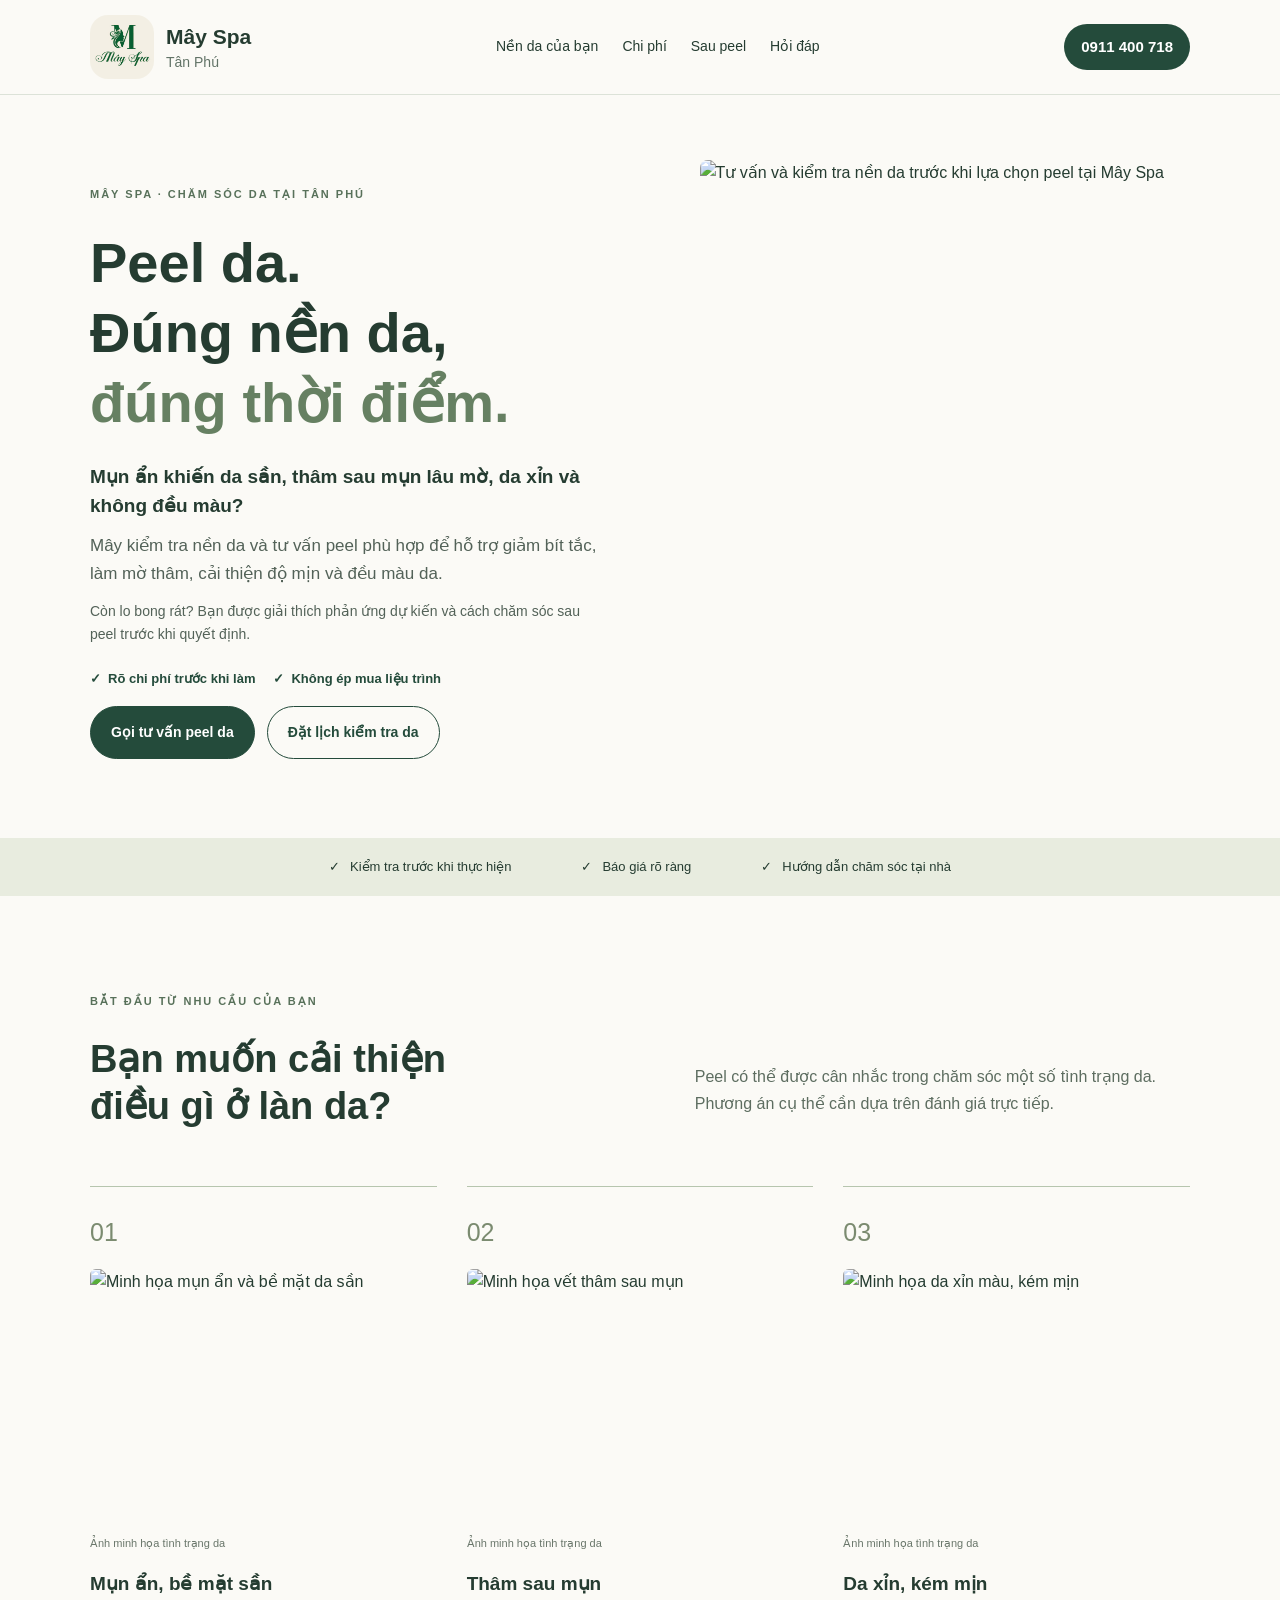
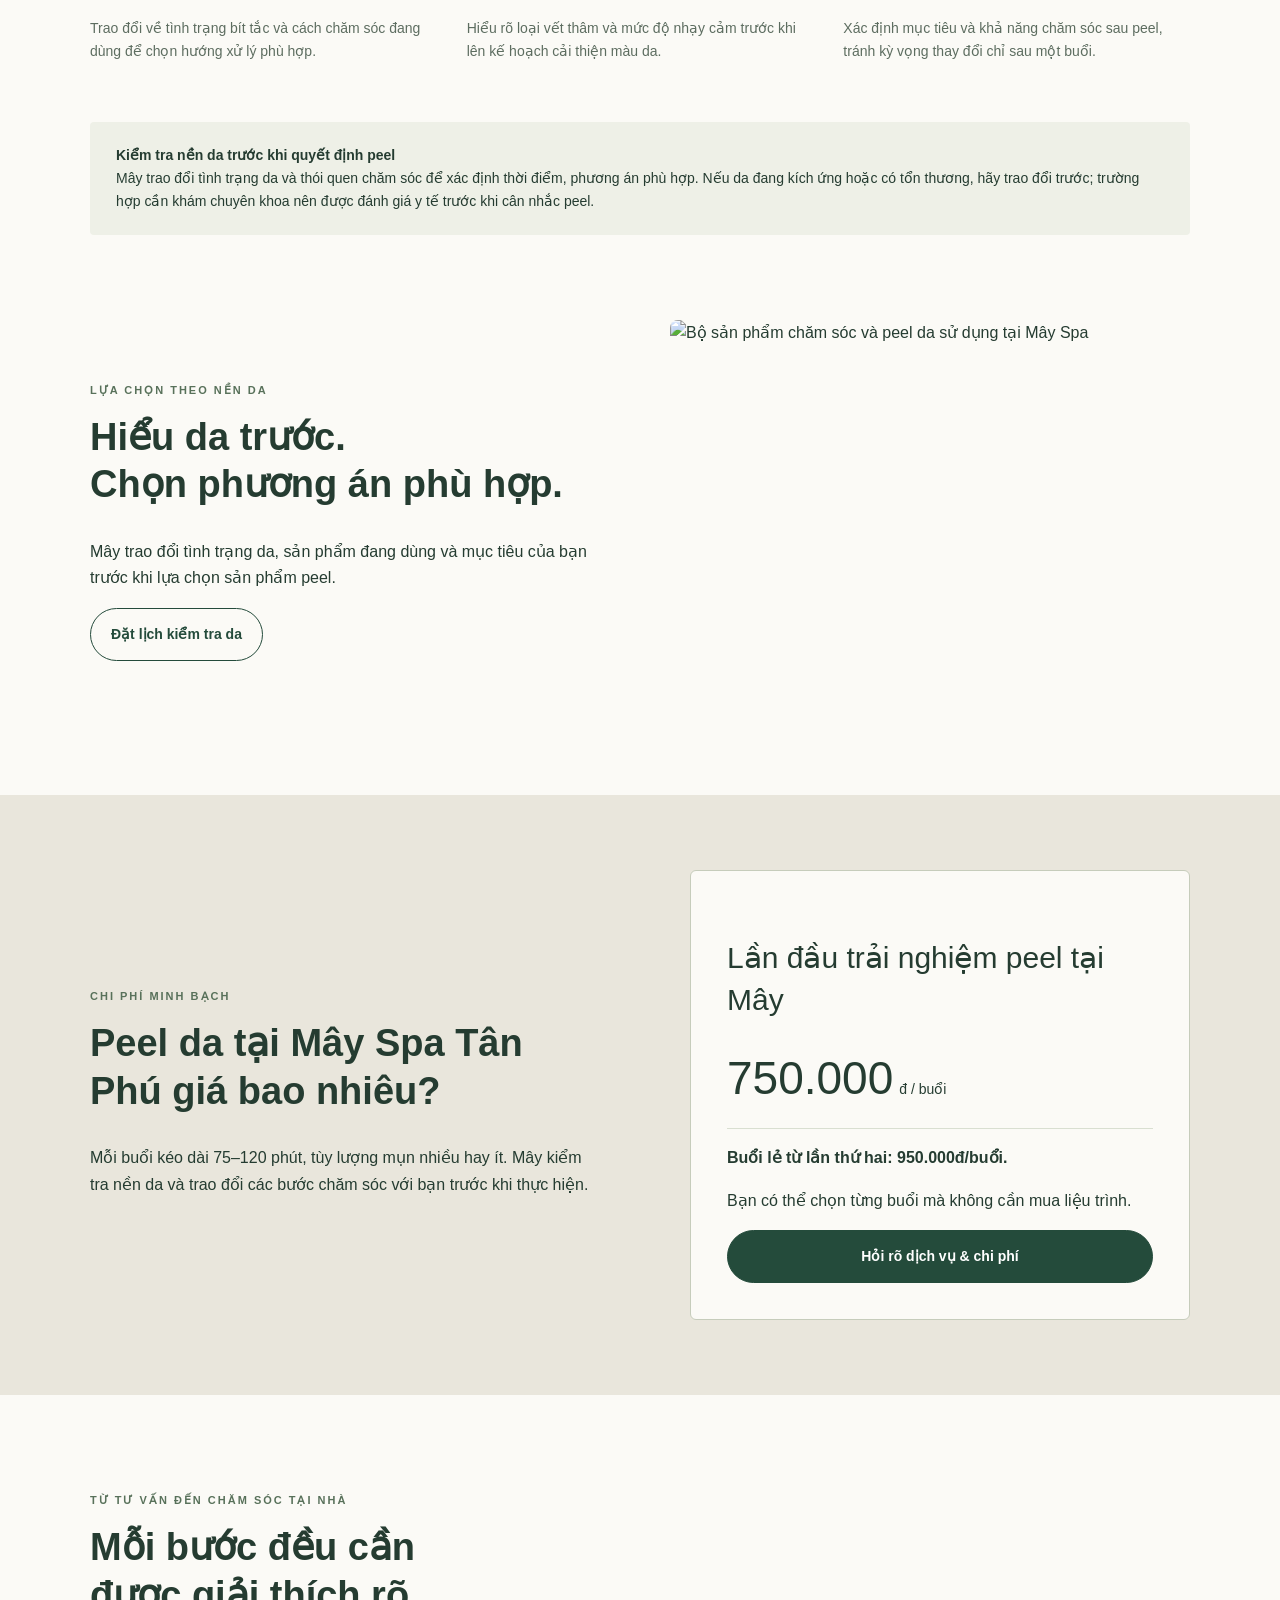
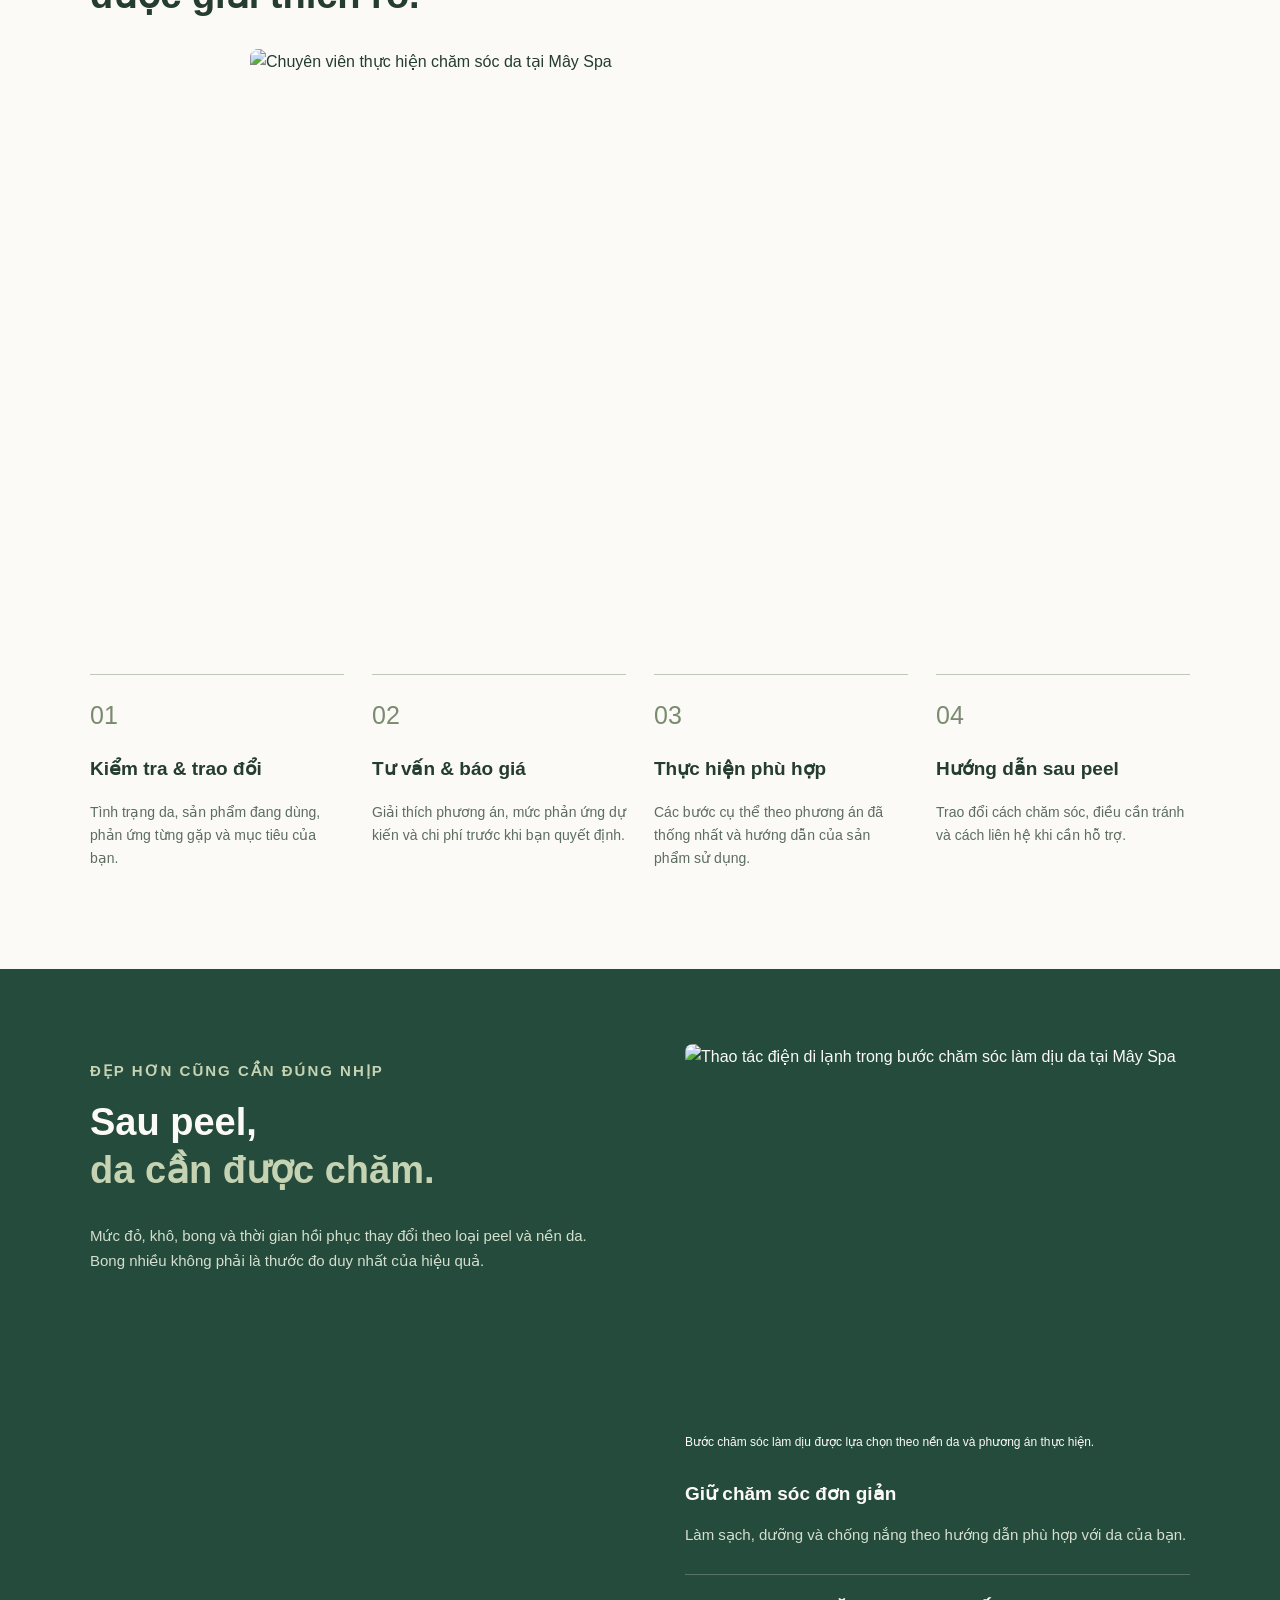
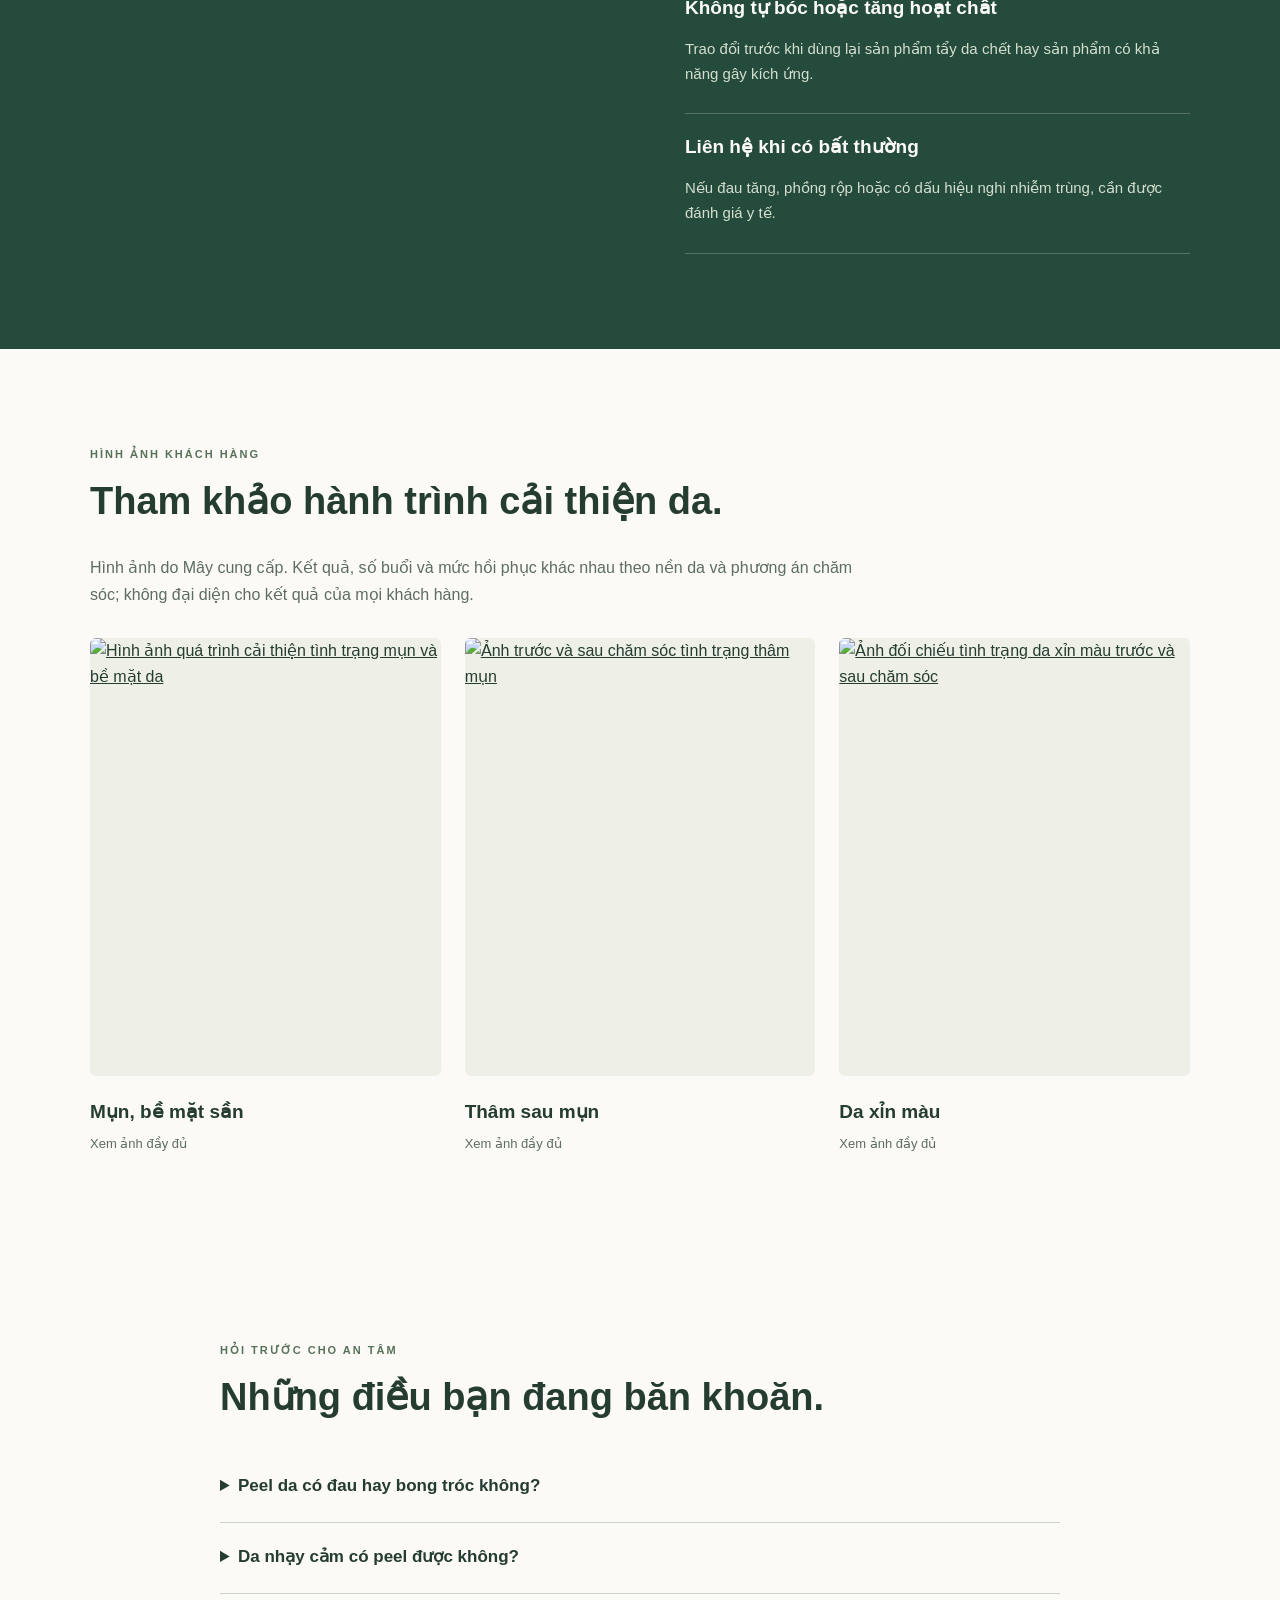
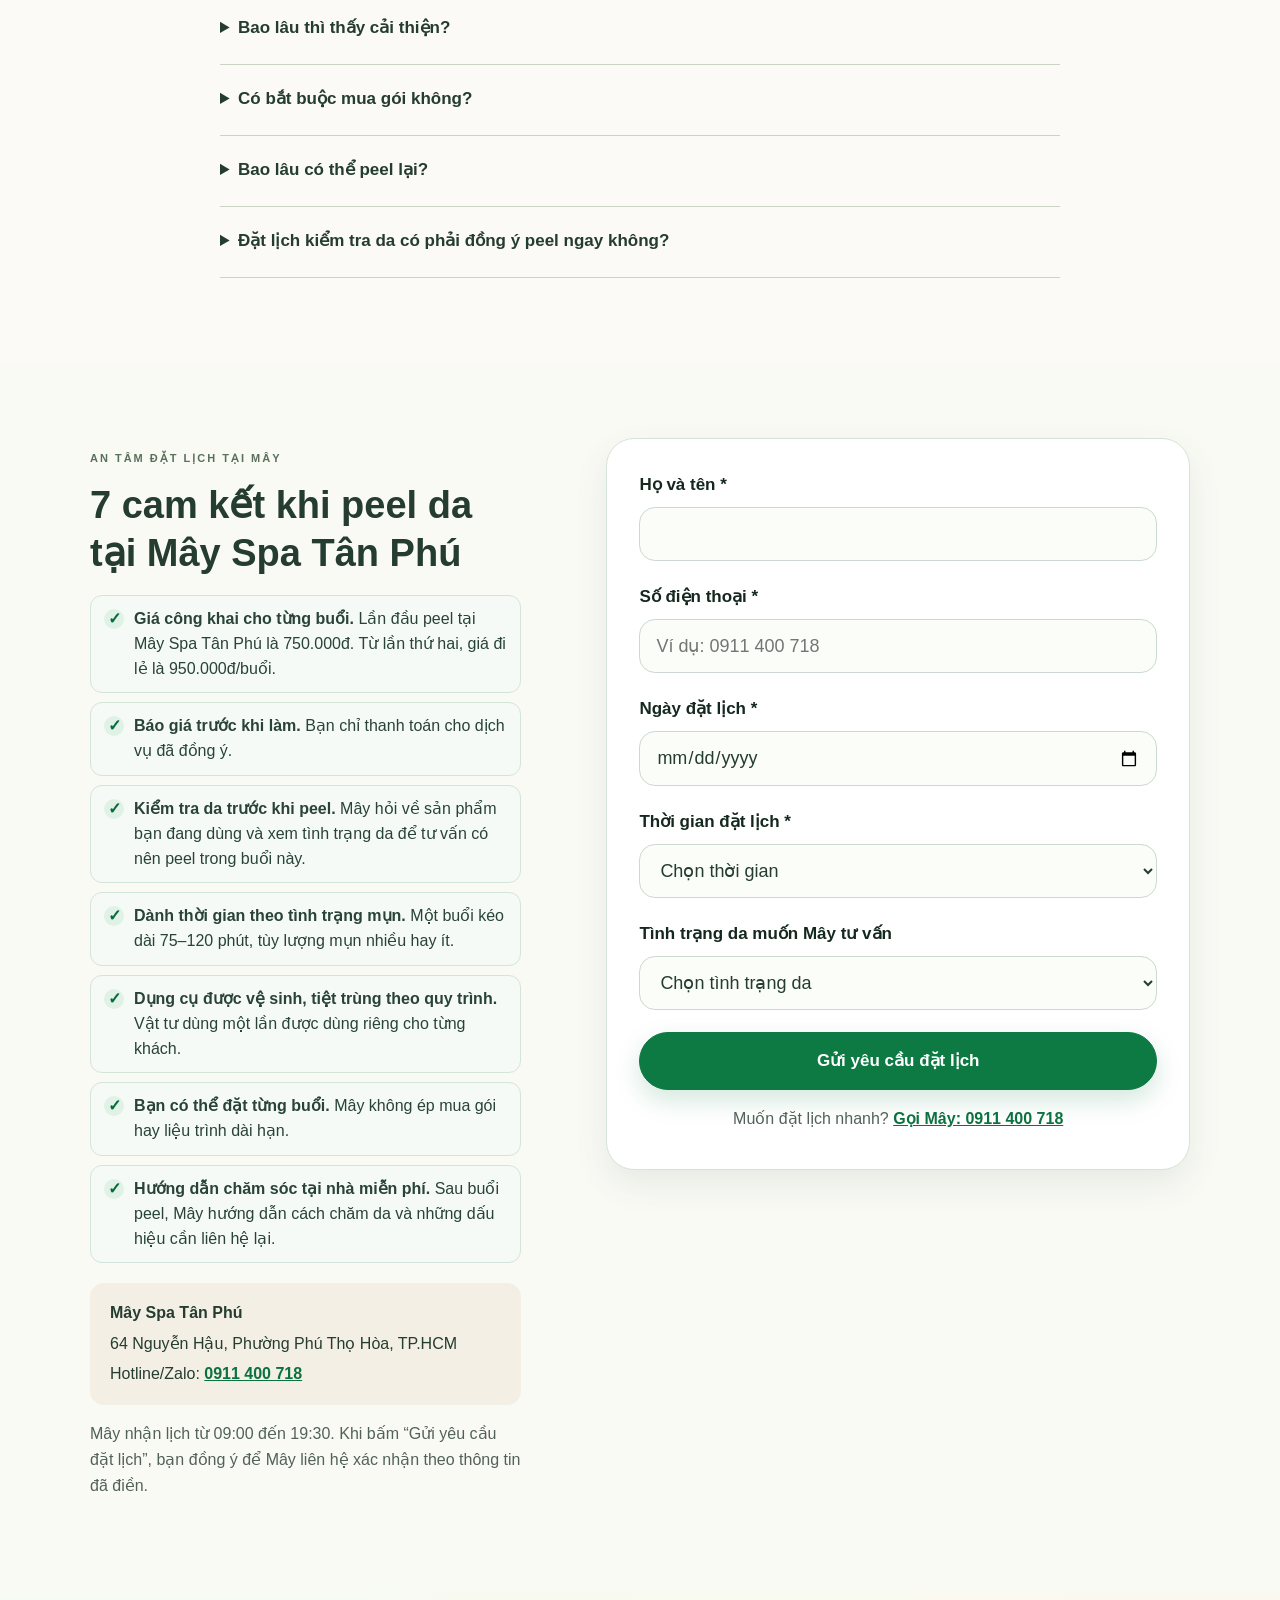
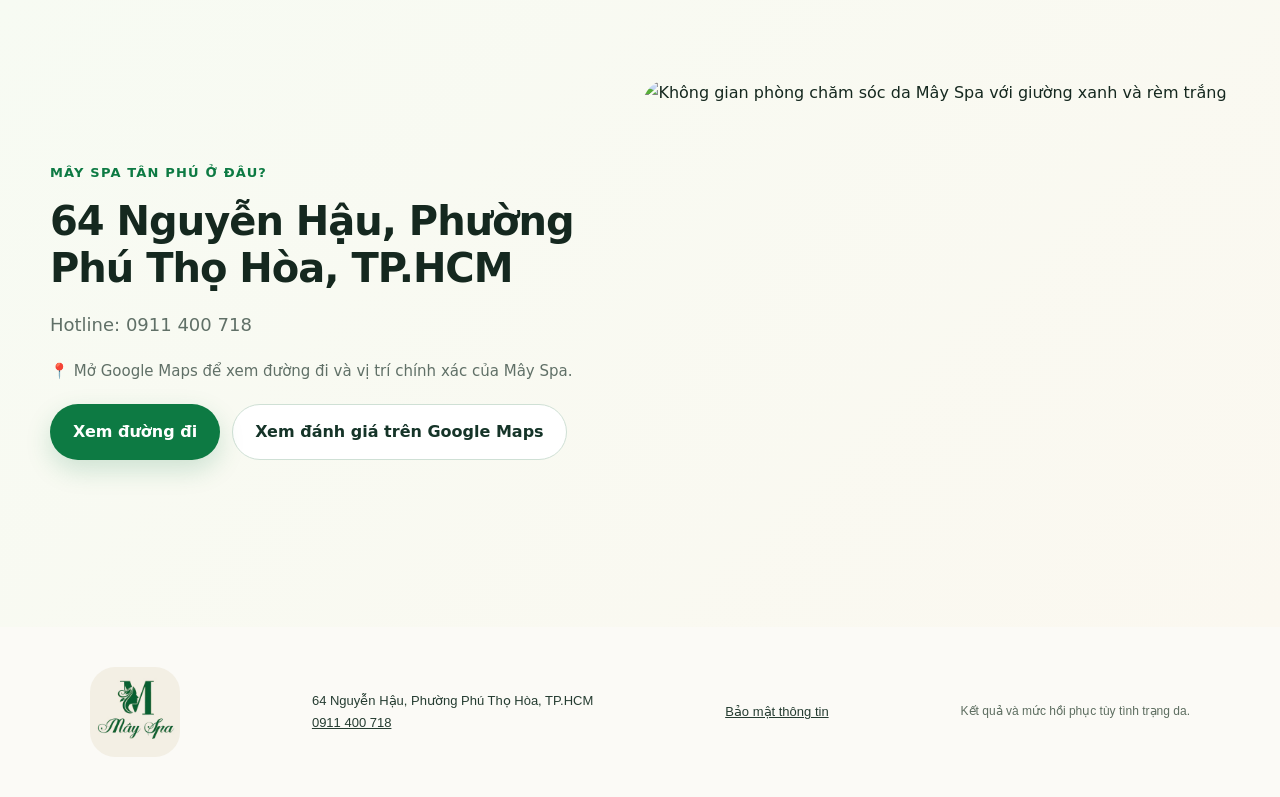
==== commit 2ebb54ee: "Show peel service commitments and confirmed first-visit and repeat pricing" ====
--- a/index.html
+++ b/index.html
@@ -1,16 +1,54 @@
 <!doctype html>
-<html lang="vi"><head><meta charset="utf-8"><meta name="viewport" content="width=device-width,initial-scale=1"><meta name="theme-color" content="#244b3b"><meta name="robots" content="noindex,nofollow"><title>Peel Da Tân Phú Chuẩn Y Khoa – Trị Mụn &amp; Thâm | Mây Spa</title><meta name="description" content="Peel da chuẩn y khoa tại Mây Spa Tân Phú: Cải thiện mụn, thâm &amp; da xỉn màu. Kiểm tra nền da, báo giá rõ trước khi làm. Đặt lịch: 0911 400 718."><meta property="og:title" content="Peel Da Tân Phú Chuẩn Y Khoa – Trị Mụn &amp; Thâm | Mây Spa"><meta property="og:description" content="Peel da chuẩn y khoa tại Mây Spa Tân Phú: Cải thiện mụn, thâm &amp; da xỉn màu. Kiểm tra nền da, báo giá rõ trước khi làm. Đặt lịch: 0911 400 718."><meta property="og:type" content="website"><link rel="icon" href="assets/logo-may-spa.jpg?v=20261104" type="image/jpeg"><link rel="apple-touch-icon" href="assets/logo-may-spa.jpg?v=20261104"><link rel="stylesheet" href="style.css?v=20261105-rounded-cta"><script src="config.js" defer></script><script src="app.js?v=20261105-direct-booking" defer></script></head>
+<html lang="vi"><head><meta charset="utf-8"><meta name="viewport" content="width=device-width,initial-scale=1"><meta name="theme-color" content="#244b3b"><meta name="robots" content="noindex,nofollow"><title>Peel Da Tân Phú Chuẩn Y Khoa – Trị Mụn &amp; Thâm | Mây Spa</title><meta name="description" content="Peel da chuẩn y khoa tại Mây Spa Tân Phú: Cải thiện mụn, thâm &amp; da xỉn màu. Kiểm tra nền da, báo giá rõ trước khi làm. Đặt lịch: 0911 400 718."><meta property="og:title" content="Peel Da Tân Phú Chuẩn Y Khoa – Trị Mụn &amp; Thâm | Mây Spa"><meta property="og:description" content="Peel da chuẩn y khoa tại Mây Spa Tân Phú: Cải thiện mụn, thâm &amp; da xỉn màu. Kiểm tra nền da, báo giá rõ trước khi làm. Đặt lịch: 0911 400 718."><meta property="og:type" content="website"><link rel="icon" href="assets/logo-may-spa.jpg?v=20261104" type="image/jpeg"><link rel="apple-touch-icon" href="assets/logo-may-spa.jpg?v=20261104"><link rel="stylesheet" href="style.css?v=20261105-peel-commitments"><script src="config.js" defer></script><script src="app.js?v=20261105-direct-booking" defer></script></head>
 <body><a class="skip" href="#main">Đến nội dung chính</a><header><a class="brand" href="#" aria-label="Mây Spa trang đầu"><img src="assets/logo-may-spa.jpg" alt="" class="brand-logo"><span class="brand-name"><strong>Mây Spa</strong><span>Tân Phú</span></span></a><nav aria-label="Điều hướng"><a href="#phuhop">Nền da của bạn</a><a href="#gia">Chi phí</a><a href="#saupeel">Sau peel</a><a href="#faq">Hỏi đáp</a></nav><a class="header-call" href="tel:0911400718" data-cta="header" aria-label="Gọi Mây Spa: 0911 400 718">0911 400 718</a></header>
 <main id="main"><section class="hero wrap"><div><p class="eyebrow">MÂY SPA · CHĂM SÓC DA TẠI TÂN PHÚ</p><h1>Peel da.<br>Đúng nền da,<br><em>đúng thời điểm.</em></h1><div class="hero-copy"><p class="hero-pain">Mụn ẩn khiến da sần, thâm sau mụn lâu mờ, da xỉn và không đều màu?</p><p class="intro">Mây kiểm tra nền da và tư vấn peel phù hợp để hỗ trợ giảm bít tắc, làm mờ thâm, cải thiện độ mịn và đều màu da.</p><p class="hero-reassurance">Còn lo bong rát? Bạn được giải thích phản ứng dự kiến và cách chăm sóc sau peel trước khi quyết định.</p></div><ul class="hero-trust" aria-label="Cam kết trước khi đặt lịch"><li>Rõ chi phí trước khi làm</li><li>Không ép mua liệu trình</li></ul><div class="actions"><a class="button" href="tel:0911400718" data-cta="hero">Gọi tư vấn peel da</a><a class="button outline" href="#datlich" data-book="hero">Đặt lịch kiểm tra da</a></div></div><figure class="hero-art"><img src="assets/peel-01-tu-van-da-hero.webp" srcset="assets/peel-01-tu-van-da-hero-640.webp 640w, assets/peel-01-tu-van-da-hero.webp 1200w" sizes="(max-width: 600px) 100vw, 550px" width="1200" height="1500" alt="Tư vấn và kiểm tra nền da trước khi lựa chọn peel tại Mây Spa" fetchpriority="high" decoding="async"></figure></section>
 <div class="ribbon"><span>Kiểm tra trước khi thực hiện</span><span>Báo giá rõ ràng</span><span>Hướng dẫn chăm sóc tại nhà</span></div>
 <section id="phuhop" class="wrap section"><p class="eyebrow">BẮT ĐẦU TỪ NHU CẦU CỦA BẠN</p><div class="section-heading"><h2>Bạn muốn cải thiện<br>điều gì ở làn da?</h2><p>Peel có thể được cân nhắc trong chăm sóc một số tình trạng da. Phương án cụ thể cần dựa trên đánh giá trực tiếp.</p></div><div class="needs"><article><span>01</span><figure class="condition-photo"><img src="assets/peel-tinh-trang-mun-an.webp" srcset="assets/peel-tinh-trang-mun-an-640.webp 640w, assets/peel-tinh-trang-mun-an.webp 800w" sizes="(max-width:600px) 100vw, 360px" width="800" height="600" alt="Minh họa mụn ẩn và bề mặt da sần" loading="lazy" decoding="async"><figcaption>Ảnh minh họa tình trạng da</figcaption></figure><h3>Mụn ẩn, bề mặt sần</h3><p>Trao đổi về tình trạng bít tắc và cách chăm sóc đang dùng để chọn hướng xử lý phù hợp.</p></article><article><span>02</span><figure class="condition-photo"><img src="assets/peel-tinh-trang-tham-sau-mun.webp" srcset="assets/peel-tinh-trang-tham-sau-mun-640.webp 640w, assets/peel-tinh-trang-tham-sau-mun.webp 800w" sizes="(max-width:600px) 100vw, 360px" width="800" height="600" alt="Minh họa vết thâm sau mụn" loading="lazy" decoding="async"><figcaption>Ảnh minh họa tình trạng da</figcaption></figure><h3>Thâm sau mụn</h3><p>Hiểu rõ loại vết thâm và mức độ nhạy cảm trước khi lên kế hoạch cải thiện màu da.</p></article><article><span>03</span><figure class="condition-photo"><img src="assets/peel-tinh-trang-da-xin-kem-min-v2.webp" srcset="assets/peel-tinh-trang-da-xin-kem-min-v2-640.webp 640w, assets/peel-tinh-trang-da-xin-kem-min-v2.webp 800w" sizes="(max-width:600px) 100vw, 360px" width="800" height="600" alt="Minh họa da xỉn màu, kém mịn" loading="lazy" decoding="async"><figcaption>Ảnh minh họa tình trạng da</figcaption></figure><h3>Da xỉn, kém mịn</h3><p>Xác định mục tiêu và khả năng chăm sóc sau peel, tránh kỳ vọng thay đổi chỉ sau một buổi.</p></article></div><aside class="notice"><strong>Kiểm tra nền da trước khi quyết định peel</strong> Mây trao đổi tình trạng da và thói quen chăm sóc để xác định thời điểm, phương án phù hợp. Nếu da đang kích ứng hoặc có tổn thương, hãy trao đổi trước; trường hợp cần khám chuyên khoa nên được đánh giá y tế trước khi cân nhắc peel.</aside></section>
 <section class="wrap section product-section"><div><p class="eyebrow">LỰA CHỌN THEO NỀN DA</p><h2>Hiểu da trước.<br>Chọn phương án phù hợp.</h2><p>Mây trao đổi tình trạng da, sản phẩm đang dùng và mục tiêu của bạn trước khi lựa chọn sản phẩm peel.</p><a class="button outline" href="#datlich" data-book="products">Đặt lịch kiểm tra da</a></div><figure class="photo"><img src="assets/peel-02-bo-san-pham.webp" srcset="assets/peel-02-bo-san-pham-640.webp 640w, assets/peel-02-bo-san-pham.webp 1600w" sizes="(max-width: 600px) 100vw, 550px" width="1600" height="1200" alt="Bộ sản phẩm chăm sóc và peel da sử dụng tại Mây Spa" loading="lazy" decoding="async"></figure></section>
-<section id="gia" class="price-section"><div class="wrap price-grid"><div><p class="eyebrow">CHI PHÍ MINH BẠCH</p><h2>Biết chi phí.<br>An tâm lựa chọn.</h2><p>Mây báo rõ phương án và chi phí trước khi thực hiện. Bạn có thể trao đổi về buổi lẻ, không bắt buộc mua liệu trình dài hạn.</p><p class="small">Giá dưới đây là giá menu tham chiếu. Mây xác nhận dịch vụ phù hợp và phạm vi bao gồm khi tư vấn.</p></div><article class="price-card"><span class="eyebrow">PEEL DA · GIÁ MENU THAM CHIẾU</span><h3>Chăm sóc theo nền da</h3><p class="amount">950.000<span>đ / buổi</span></p><hr><p>Trao đổi trước khi thực hiện:</p><ul><li>Mục tiêu và phương án peel phù hợp</li><li>Các bước chăm sóc đi kèm trong giá</li><li>Có kết hợp lấy nhân mụn hay không</li><li>Chăm sóc tại nhà và chi phí nếu có</li></ul><a class="button" href="tel:0911400718" data-cta="price">Hỏi rõ dịch vụ & chi phí</a></article></div></section>
+<section id="gia" class="price-section">
+  <div class="wrap price-grid">
+    <div>
+      <p class="eyebrow">CHI PHÍ MINH BẠCH</p>
+      <h2>Peel da tại Mây Spa Tân Phú giá bao nhiêu?</h2>
+      <p>Mỗi buổi kéo dài 75–120 phút, tùy lượng mụn nhiều hay ít. Mây kiểm tra nền da và trao đổi các bước chăm sóc với bạn trước khi thực hiện.</p>
+    </div>
+    <article class="price-card">
+      <h3>Lần đầu trải nghiệm peel tại Mây</h3>
+      <p class="amount">750.000<span>đ / buổi</span></p>
+      <hr>
+      <p><strong>Buổi lẻ từ lần thứ hai: 950.000đ/buổi.</strong></p>
+      <p>Bạn có thể chọn từng buổi mà không cần mua liệu trình.</p>
+      <a class="button" href="tel:0911400718" data-cta="price">Hỏi rõ dịch vụ &amp; chi phí</a>
+    </article>
+  </div>
+</section>
 <section id="quytrinh" class="wrap section"><p class="eyebrow">TỪ TƯ VẤN ĐẾN CHĂM SÓC TẠI NHÀ</p><h2>Mỗi bước đều cần<br>được giải thích rõ.</h2><figure class="photo process-photo"><img src="assets/peel-03-cham-soc-da.webp" srcset="assets/peel-03-cham-soc-da-640.webp 640w, assets/peel-03-cham-soc-da.webp 1600w" sizes="(max-width: 600px) 100vw, 550px" width="1600" height="1200" alt="Chuyên viên thực hiện chăm sóc da tại Mây Spa" loading="lazy" decoding="async"></figure><div class="steps"><article><span>01</span><h3>Kiểm tra & trao đổi</h3><p>Tình trạng da, sản phẩm đang dùng, phản ứng từng gặp và mục tiêu của bạn.</p></article><article><span>02</span><h3>Tư vấn & báo giá</h3><p>Giải thích phương án, mức phản ứng dự kiến và chi phí trước khi bạn quyết định.</p></article><article><span>03</span><h3>Thực hiện phù hợp</h3><p>Các bước cụ thể theo phương án đã thống nhất và hướng dẫn của sản phẩm sử dụng.</p></article><article><span>04</span><h3>Hướng dẫn sau peel</h3><p>Trao đổi cách chăm sóc, điều cần tránh và cách liên hệ khi cần hỗ trợ.</p></article></div></section>
 <section id="saupeel" class="after"><div class="wrap after-grid"><div><p class="eyebrow">ĐẸP HƠN CŨNG CẦN ĐÚNG NHỊP</p><h2>Sau peel,<br><em>da cần được chăm.</em></h2><p>Mức đỏ, khô, bong và thời gian hồi phục thay đổi theo loại peel và nền da. Bong nhiều không phải là thước đo duy nhất của hiệu quả.</p></div><div class="after-list"><figure class="photo"><img src="assets/peel-04-dien-di-lanh-sau-peel.webp" srcset="assets/peel-04-dien-di-lanh-sau-peel-640.webp 640w, assets/peel-04-dien-di-lanh-sau-peel.webp 1600w" sizes="(max-width: 600px) 100vw, 550px" width="1600" height="1200" alt="Thao tác điện di lạnh trong bước chăm sóc làm dịu da tại Mây Spa" loading="lazy" decoding="async"><figcaption>Bước chăm sóc làm dịu được lựa chọn theo nền da và phương án thực hiện.</figcaption></figure><article><h3>Giữ chăm sóc đơn giản</h3><p>Làm sạch, dưỡng và chống nắng theo hướng dẫn phù hợp với da của bạn.</p></article><article><h3>Không tự bóc hoặc tăng hoạt chất</h3><p>Trao đổi trước khi dùng lại sản phẩm tẩy da chết hay sản phẩm có khả năng gây kích ứng.</p></article><article><h3>Liên hệ khi có bất thường</h3><p>Nếu đau tăng, phồng rộp hoặc có dấu hiệu nghi nhiễm trùng, cần được đánh giá y tế.</p></article></div></div></section>
 <section id="ketqua" class="wrap section"><p class="eyebrow">HÌNH ẢNH KHÁCH HÀNG</p><h2>Tham khảo hành trình cải thiện da.</h2><p class="results-note">Hình ảnh do Mây cung cấp. Kết quả, số buổi và mức hồi phục khác nhau theo nền da và phương án chăm sóc; không đại diện cho kết quả của mọi khách hàng.</p><div class="results-grid"><figure class="result-card"><a href="assets/peel-05-ket-qua-mun-san-sui.png" target="_blank" rel="noopener" aria-label="Xem ảnh đầy đủ: Mụn, bề mặt sần"><img src="assets/peel-05-ket-qua-mun-san-sui.webp" srcset="assets/peel-05-ket-qua-mun-san-sui-640.webp 640w, assets/peel-05-ket-qua-mun-san-sui.webp 1200w" sizes="(max-width: 600px) 100vw, 550px" width="1200" height="1500" alt="Hình ảnh quá trình cải thiện tình trạng mụn và bề mặt da" loading="lazy" decoding="async"></a><figcaption><h3>Mụn, bề mặt sần</h3><span>Xem ảnh đầy đủ</span></figcaption></figure><figure class="result-card"><a href="assets/peel-06-truoc-sau-khong-header.png" target="_blank" rel="noopener" aria-label="Xem ảnh đầy đủ: Thâm sau mụn"><img src="assets/peel-06-truoc-sau-khong-header.webp" srcset="assets/peel-06-truoc-sau-khong-header-640.webp 640w, assets/peel-06-truoc-sau-khong-header.webp 1200w" sizes="(max-width: 600px) 100vw, 550px" width="1200" height="1500" alt="Ảnh trước và sau chăm sóc tình trạng thâm mụn" loading="lazy" decoding="async"></a><figcaption><h3>Thâm sau mụn</h3><span>Xem ảnh đầy đủ</span></figcaption></figure><figure class="result-card"><a href="assets/peel-07-ket-qua-da-xin-mau.png" target="_blank" rel="noopener" aria-label="Xem ảnh đầy đủ: Da xỉn màu"><img src="assets/peel-07-ket-qua-da-xin-mau.webp" srcset="assets/peel-07-ket-qua-da-xin-mau-640.webp 640w, assets/peel-07-ket-qua-da-xin-mau.webp 1200w" sizes="(max-width: 600px) 100vw, 550px" width="1200" height="1500" alt="Ảnh đối chiếu tình trạng da xỉn màu trước và sau chăm sóc" loading="lazy" decoding="async"></a><figcaption><h3>Da xỉn màu</h3><span>Xem ảnh đầy đủ</span></figcaption></figure></div></section>
 <section id="faq" class="wrap section faq"><p class="eyebrow">HỎI TRƯỚC CHO AN TÂM</p><h2>Những điều bạn đang băn khoăn.</h2><details><summary>Peel da có đau hay bong tróc không?</summary><p>Có thể có châm chích, đỏ, khô hoặc bong tùy loại peel và nền da. Mây sẽ trao đổi phản ứng dự kiến trước khi bạn quyết định; không có cam kết mọi nền da đều không rát hoặc không bong.</p></details><details><summary>Da nhạy cảm có peel được không?</summary><p>Không thể kết luận chỉ qua mô tả. Da cần được kiểm tra; khi đang kích ứng hoặc có vấn đề cần khám, nên đánh giá chuyên môn trước.</p></details><details><summary>Bao lâu thì thấy cải thiện?</summary><p>Tùy vấn đề da, loại peel và chăm sóc sau đó. Có thể cần nhiều buổi; không bảo đảm một mốc hiệu quả chung cho tất cả khách hàng.</p></details><details><summary>Có bắt buộc mua gói không?</summary><p>Không. Bạn được trao đổi về phương án và giá trước khi thực hiện, có thể lựa chọn buổi lẻ phù hợp.</p></details><details><summary>Bao lâu có thể peel lại?</summary><p>Lịch tiếp theo cần dựa trên mức hồi phục, sản phẩm và đánh giá lại nền da. Không nên tự áp dụng một khoảng cách cố định cho mọi loại peel.</p></details><details><summary>Đặt lịch kiểm tra da có phải đồng ý peel ngay không?</summary><p>Không. Đặt lịch là yêu cầu kiểm tra và tư vấn. Quyết định thực hiện sau khi đã trao đổi phương án, mức phản ứng dự kiến và chi phí.</p></details>
-</section><section id="datlich" class="booking"><div class="wrap booking-grid"><div><p class="eyebrow">MÂY LẮNG NGHE LÀN DA CỦA BẠN</p><h2>Hẹn một buổi.<br>Hiểu da rõ hơn.</h2><p>Chọn giờ từ 09:00 đến 19:30. Khi bấm “Gửi yêu cầu đặt lịch”, bạn đồng ý để Mây dùng thông tin đã điền để liên hệ xác nhận lịch hẹn. Đặt lịch kiểm tra không đồng nghĩa da đã đủ điều kiện peel.</p></div><form id="booking-form"><p id="mode-note" class="form-note" hidden></p><div class="field"><label for="name">Họ và tên *</label><input id="name" name="name" autocomplete="name" maxlength="80" required></div><div class="field"><label for="phone">Số điện thoại *</label><input id="phone" name="phone" type="tel" inputmode="tel" autocomplete="tel" maxlength="20" required placeholder="Ví dụ: 0911 400 718"></div><div class="field"><label for="date">Ngày đặt lịch *</label><input id="date" name="date" type="date" required></div><div class="field"><label for="time">Thời gian đặt lịch *</label><select id="time" name="time" required><option value="">Chọn thời gian</option></select></div><div class="field">
+</section><section id="datlich" class="booking">
+  <div class="wrap booking-grid">
+    <div class="booking-promises">
+      <p class="eyebrow">AN TÂM ĐẶT LỊCH TẠI MÂY</p>
+      <h2>7 cam kết khi peel da tại Mây Spa Tân Phú</h2>
+      <a class="jump-to-form" href="#booking-form">Đi đến form đặt lịch</a>
+      <ul class="promise-list">
+        <li><strong>Giá công khai cho từng buổi.</strong> Lần đầu peel tại Mây Spa Tân Phú là 750.000đ. Từ lần thứ hai, giá đi lẻ là 950.000đ/buổi.</li>
+        <li><strong>Báo giá trước khi làm.</strong> Bạn chỉ thanh toán cho dịch vụ đã đồng ý.</li>
+        <li><strong>Kiểm tra da trước khi peel.</strong> Mây hỏi về sản phẩm bạn đang dùng và xem tình trạng da để tư vấn có nên peel trong buổi này.</li>
+        <li><strong>Dành thời gian theo tình trạng mụn.</strong> Một buổi kéo dài 75–120 phút, tùy lượng mụn nhiều hay ít.</li>
+        <li><strong>Dụng cụ được vệ sinh, tiệt trùng theo quy trình.</strong> Vật tư dùng một lần được dùng riêng cho từng khách.</li>
+        <li><strong>Bạn có thể đặt từng buổi.</strong> Mây không ép mua gói hay liệu trình dài hạn.</li>
+        <li><strong>Hướng dẫn chăm sóc tại nhà miễn phí.</strong> Sau buổi peel, Mây hướng dẫn cách chăm da và những dấu hiệu cần liên hệ lại.</li>
+      </ul>
+      <div class="booking-contact">
+        <strong>Mây Spa Tân Phú</strong>
+        <p>64 Nguyễn Hậu, Phường Phú Thọ Hòa, TP.HCM</p>
+        <p>Hotline/Zalo: <a href="tel:0911400718" data-cta="booking-info">0911 400 718</a></p>
+      </div>
+      <p class="booking-terms">Mây nhận lịch từ 09:00 đến 19:30. Khi bấm “Gửi yêu cầu đặt lịch”, bạn đồng ý để Mây liên hệ xác nhận theo thông tin đã điền.</p>
+    </div>
+    <form id="booking-form"><p id="mode-note" class="form-note" hidden></p><div class="field"><label for="name">Họ và tên *</label><input id="name" name="name" autocomplete="name" maxlength="80" required></div><div class="field"><label for="phone">Số điện thoại *</label><input id="phone" name="phone" type="tel" inputmode="tel" autocomplete="tel" maxlength="20" required placeholder="Ví dụ: 0911 400 718"></div><div class="field"><label for="date">Ngày đặt lịch *</label><input id="date" name="date" type="date" required></div><div class="field"><label for="time">Thời gian đặt lịch *</label><select id="time" name="time" required><option value="">Chọn thời gian</option></select></div><div class="field">
   <label for="condition">Tình trạng da muốn Mây tư vấn</label>
   <select id="condition" name="condition">
     <option value="">Chọn tình trạng da</option>
@@ -28,4 +66,4 @@
     <option>Chưa rõ tình trạng — nhờ Mây kiểm tra</option>
   </select>
 </div>
-<div class="trap" aria-hidden="true"><label for="website">Để trống</label><input id="website" name="website" tabindex="-1" autocomplete="off"></div><button class="button" type="submit" id="submit" name="booking_action" value="request_contact">Gửi yêu cầu đặt lịch</button><p id="form-status" role="status" aria-live="polite"></p><p class="booking-hotline">Muốn đặt lịch nhanh? <a href="tel:0911400718" data-cta="booking-form">Gọi Mây: 0911 400 718</a></p></form></div></section><section class="spa-location" id="location"><div class="location-container location-grid"><div><span class="eyebrow">MÂY SPA TÂN PHÚ Ở ĐÂU?</span><h2>64 Nguyễn Hậu, phường Phú Thọ Hòa, TP.HCM</h2><p class="lead-sm">Hotline: <a data-track="phone_click_location" data-cta="location" href="tel:0911400718">0911 400 718</a></p><p class="maps-note">📍 Mở Google Maps để xem đường đi và vị trí chính xác của Mây Spa.</p><div class="location-actions"><a class="btn btn-primary pulse-green" data-track="map_view_direction_click" href="https://maps.app.goo.gl/wmgvvp46ANbGNgso7" target="_blank" rel="noopener" data-directions id="maps-direction">Xem đường đi</a><a class="btn btn-outline" data-track="google_review_click" href="https://maps.app.goo.gl/wmgvvp46ANbGNgso7" target="_blank" rel="noopener" id="maps-review">Xem đánh giá trên Google Maps</a></div><div class="map-slot" hidden="" id="map-slot"></div></div><figure class="location-photo"><img src="assets/peel-08-khong-gian-spa.webp" srcset="assets/peel-08-khong-gian-spa-640.webp 640w, assets/peel-08-khong-gian-spa.webp 1600w" sizes="(max-width: 600px) 100vw, 550px" width="1600" height="1200" alt="Không gian phòng chăm sóc da Mây Spa với giường xanh và rèm trắng" loading="lazy" decoding="async"></figure></div></section></main><footer class="wrap"><a class="brand" href="#"><img src="assets/logo-may-spa.jpg" alt="Mây Spa Tân Phú" class="brand-logo" loading="lazy"></a><p>64 Nguyễn Hậu, P. Phú Thọ Hòa, TP.HCM<br><a href="tel:0911400718">0911 400 718</a></p><a href="privacy.html">Bảo mật thông tin</a><p class="small">Kết quả và mức hồi phục tùy tình trạng da.</p></footer><div class="mobile-bar"><a href="tel:0911400718" data-cta="sticky">Gọi tư vấn</a><a href="#datlich" data-book="sticky">Đặt lịch kiểm tra da</a></div><dialog id="success"><h2>Mây đã nhận yêu cầu.</h2><p>Mây sẽ liên hệ để xác nhận lịch kiểm tra da của bạn.</p><button class="button" id="close-success" type="button">Đóng</button></dialog></body></html>
+<div class="trap" aria-hidden="true"><label for="website">Để trống</label><input id="website" name="website" tabindex="-1" autocomplete="off"></div><button class="button" type="submit" id="submit" name="booking_action" value="request_contact">Gửi yêu cầu đặt lịch</button><p id="form-status" role="status" aria-live="polite"></p><p class="booking-hotline">Muốn đặt lịch nhanh? <a href="tel:0911400718" data-cta="booking-form">Gọi Mây: 0911 400 718</a></p></form></div></section><section class="spa-location" id="location"><div class="location-container location-grid"><div><span class="eyebrow">MÂY SPA TÂN PHÚ Ở ĐÂU?</span><h2>64 Nguyễn Hậu, Phường Phú Thọ Hòa, TP.HCM</h2><p class="lead-sm">Hotline: <a data-track="phone_click_location" data-cta="location" href="tel:0911400718">0911 400 718</a></p><p class="maps-note">📍 Mở Google Maps để xem đường đi và vị trí chính xác của Mây Spa.</p><div class="location-actions"><a class="btn btn-primary pulse-green" data-track="map_view_direction_click" href="https://maps.app.goo.gl/wmgvvp46ANbGNgso7" target="_blank" rel="noopener" data-directions id="maps-direction">Xem đường đi</a><a class="btn btn-outline" data-track="google_review_click" href="https://maps.app.goo.gl/wmgvvp46ANbGNgso7" target="_blank" rel="noopener" id="maps-review">Xem đánh giá trên Google Maps</a></div><div class="map-slot" hidden="" id="map-slot"></div></div><figure class="location-photo"><img src="assets/peel-08-khong-gian-spa.webp" srcset="assets/peel-08-khong-gian-spa-640.webp 640w, assets/peel-08-khong-gian-spa.webp 1600w" sizes="(max-width: 600px) 100vw, 550px" width="1600" height="1200" alt="Không gian phòng chăm sóc da Mây Spa với giường xanh và rèm trắng" loading="lazy" decoding="async"></figure></div></section></main><footer class="wrap"><a class="brand" href="#"><img src="assets/logo-may-spa.jpg" alt="Mây Spa Tân Phú" class="brand-logo" loading="lazy"></a><p>64 Nguyễn Hậu, Phường Phú Thọ Hòa, TP.HCM<br><a href="tel:0911400718">0911 400 718</a></p><a href="privacy.html">Bảo mật thông tin</a><p class="small">Kết quả và mức hồi phục tùy tình trạng da.</p></footer><div class="mobile-bar"><a href="tel:0911400718" data-cta="sticky">Gọi tư vấn</a><a href="#datlich" data-book="sticky">Đặt lịch kiểm tra da</a></div><dialog id="success"><h2>Mây đã nhận yêu cầu.</h2><p>Mây sẽ liên hệ để xác nhận lịch kiểm tra da của bạn.</p><button class="button" id="close-success" type="button">Đóng</button></dialog></body></html>
--- a/style.css
+++ b/style.css
@@ -181,3 +181,47 @@
   height: auto;
   border-radius: 28%;
 }
+
+.booking-promises h2 { margin-bottom: 18px; }
+.promise-list {
+  list-style: none;
+  display: grid;
+  gap: 9px;
+  padding: 0;
+  margin: 0 0 20px;
+}
+.promise-list li {
+  position: relative;
+  background: #f5faf6;
+  border: 1px solid #d5e4d8;
+  border-radius: 12px;
+  padding: 11px 14px 11px 43px;
+  color: #294337;
+  line-height: 1.55;
+}
+.promise-list li::before {
+  content: "✓";
+  position: absolute;
+  left: 13px;
+  top: 13px;
+  width: 20px;
+  height: 20px;
+  border-radius: 50%;
+  background: #dff2e5;
+  color: #08693d;
+  text-align: center;
+  line-height: 20px;
+  font-weight: bold;
+}
+.booking-contact {
+  padding: 17px 20px;
+  background: #f3efe5;
+  border-radius: 14px;
+}
+.booking-contact p { margin: 4px 0 0; }
+.booking-contact a, .jump-to-form { color: #0b713e; font-weight: 700; }
+.booking-promises .booking-terms { font-size: 16px; color: #526258; }
+.jump-to-form { display: none; }
+@media (max-width: 850px) {
+  .jump-to-form { display: inline-block; padding: 5px 0 14px; }
+}
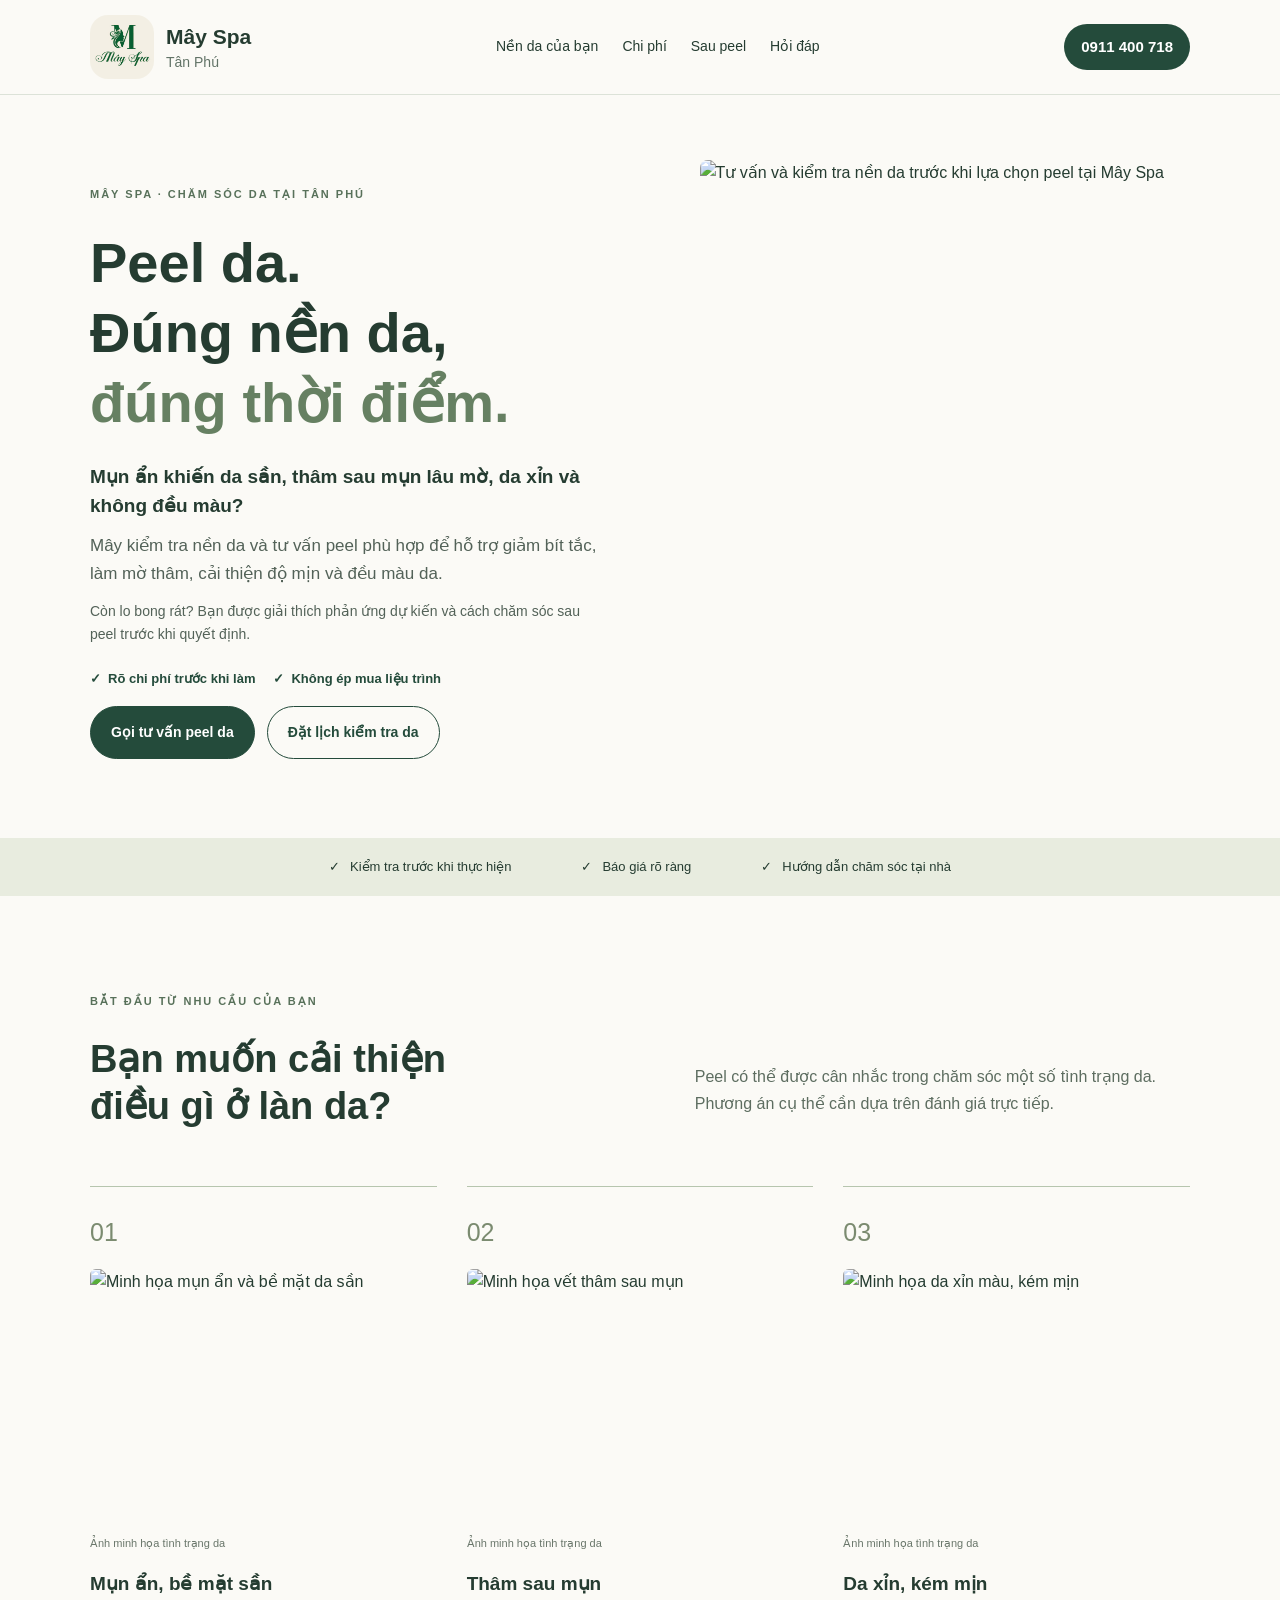
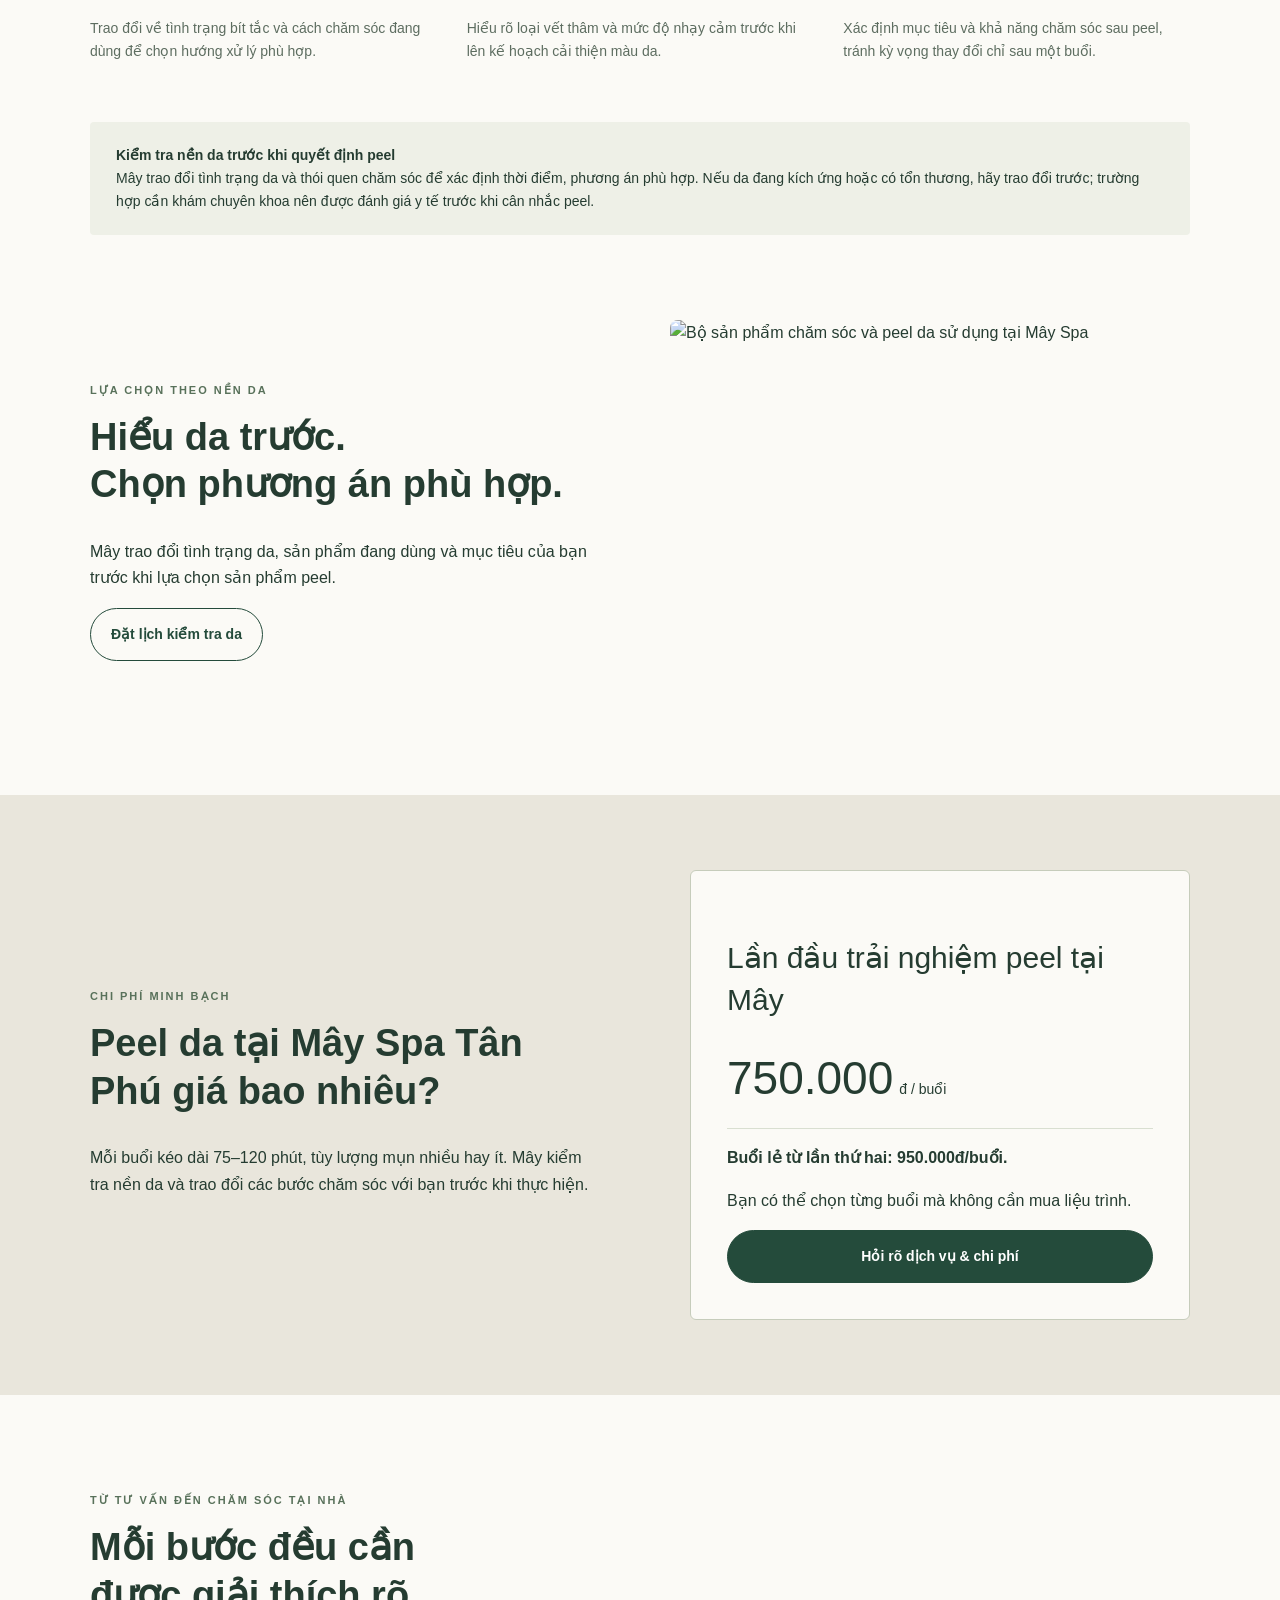
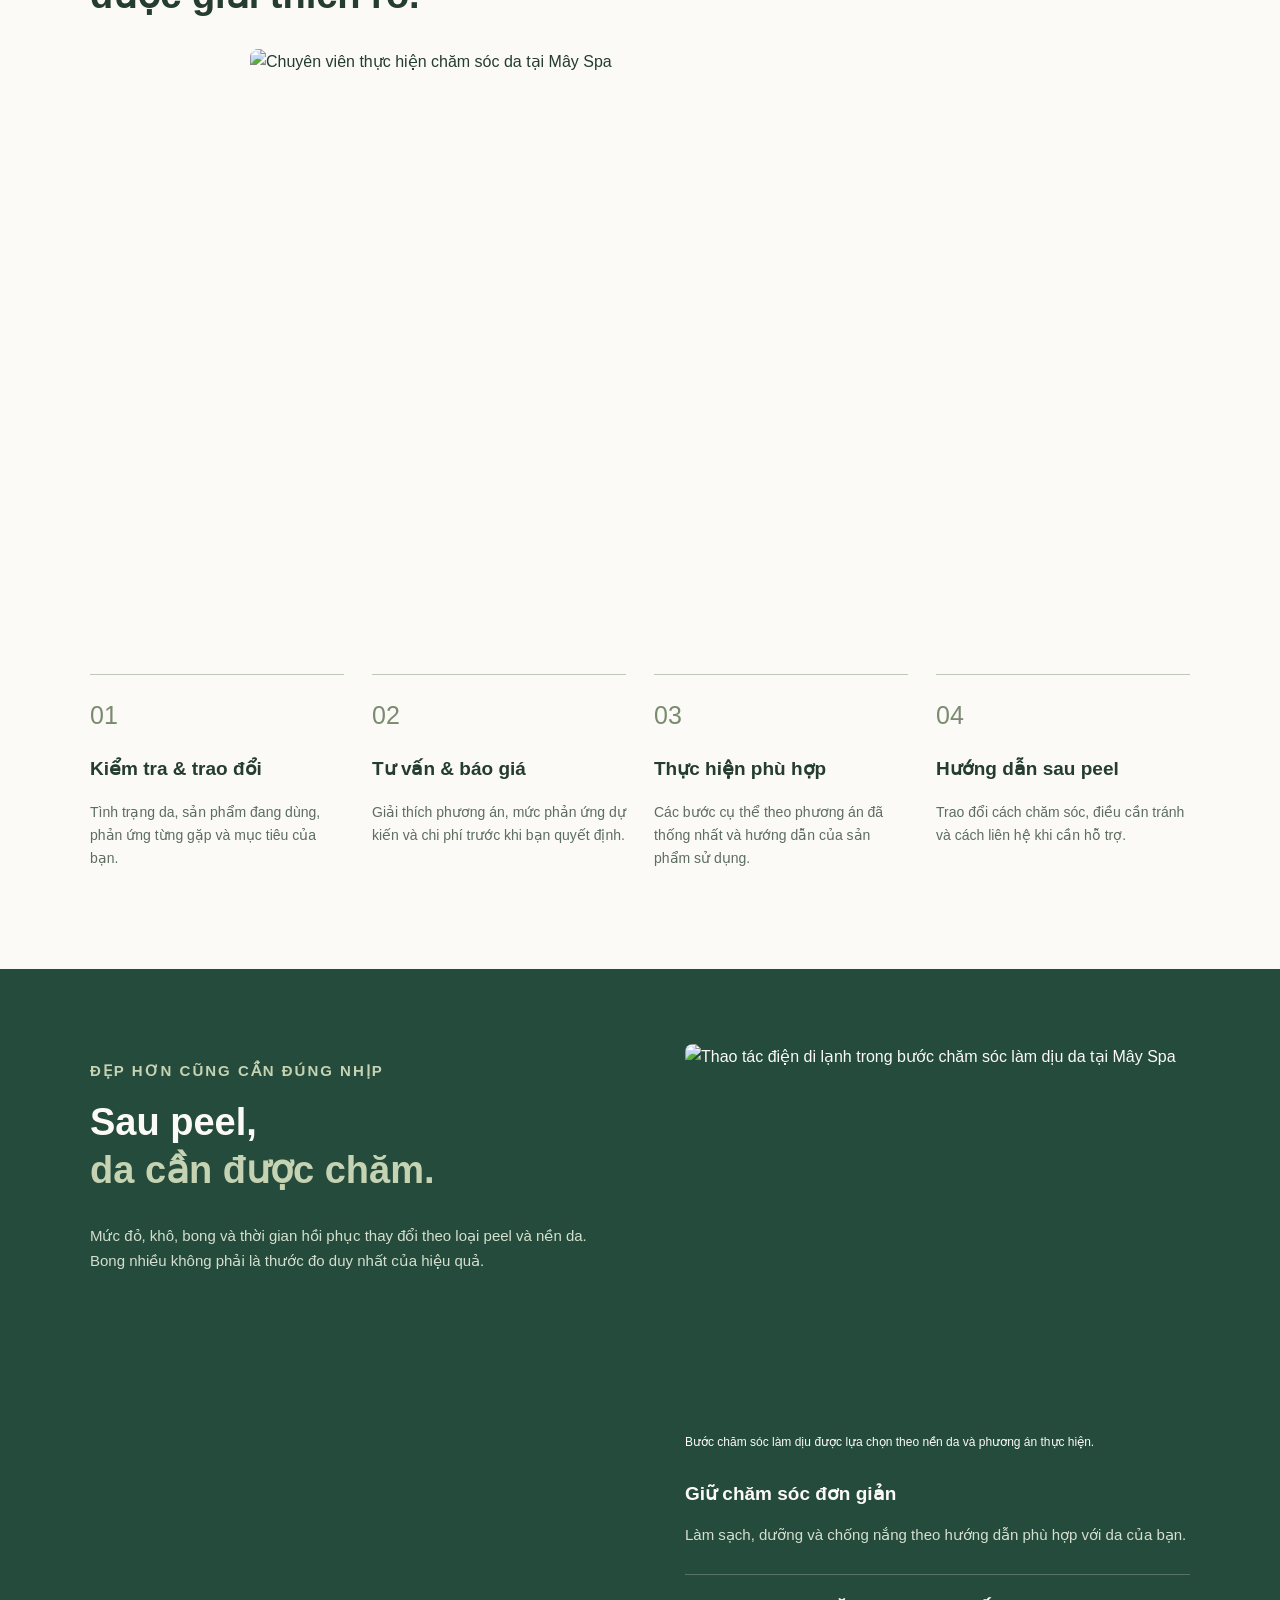
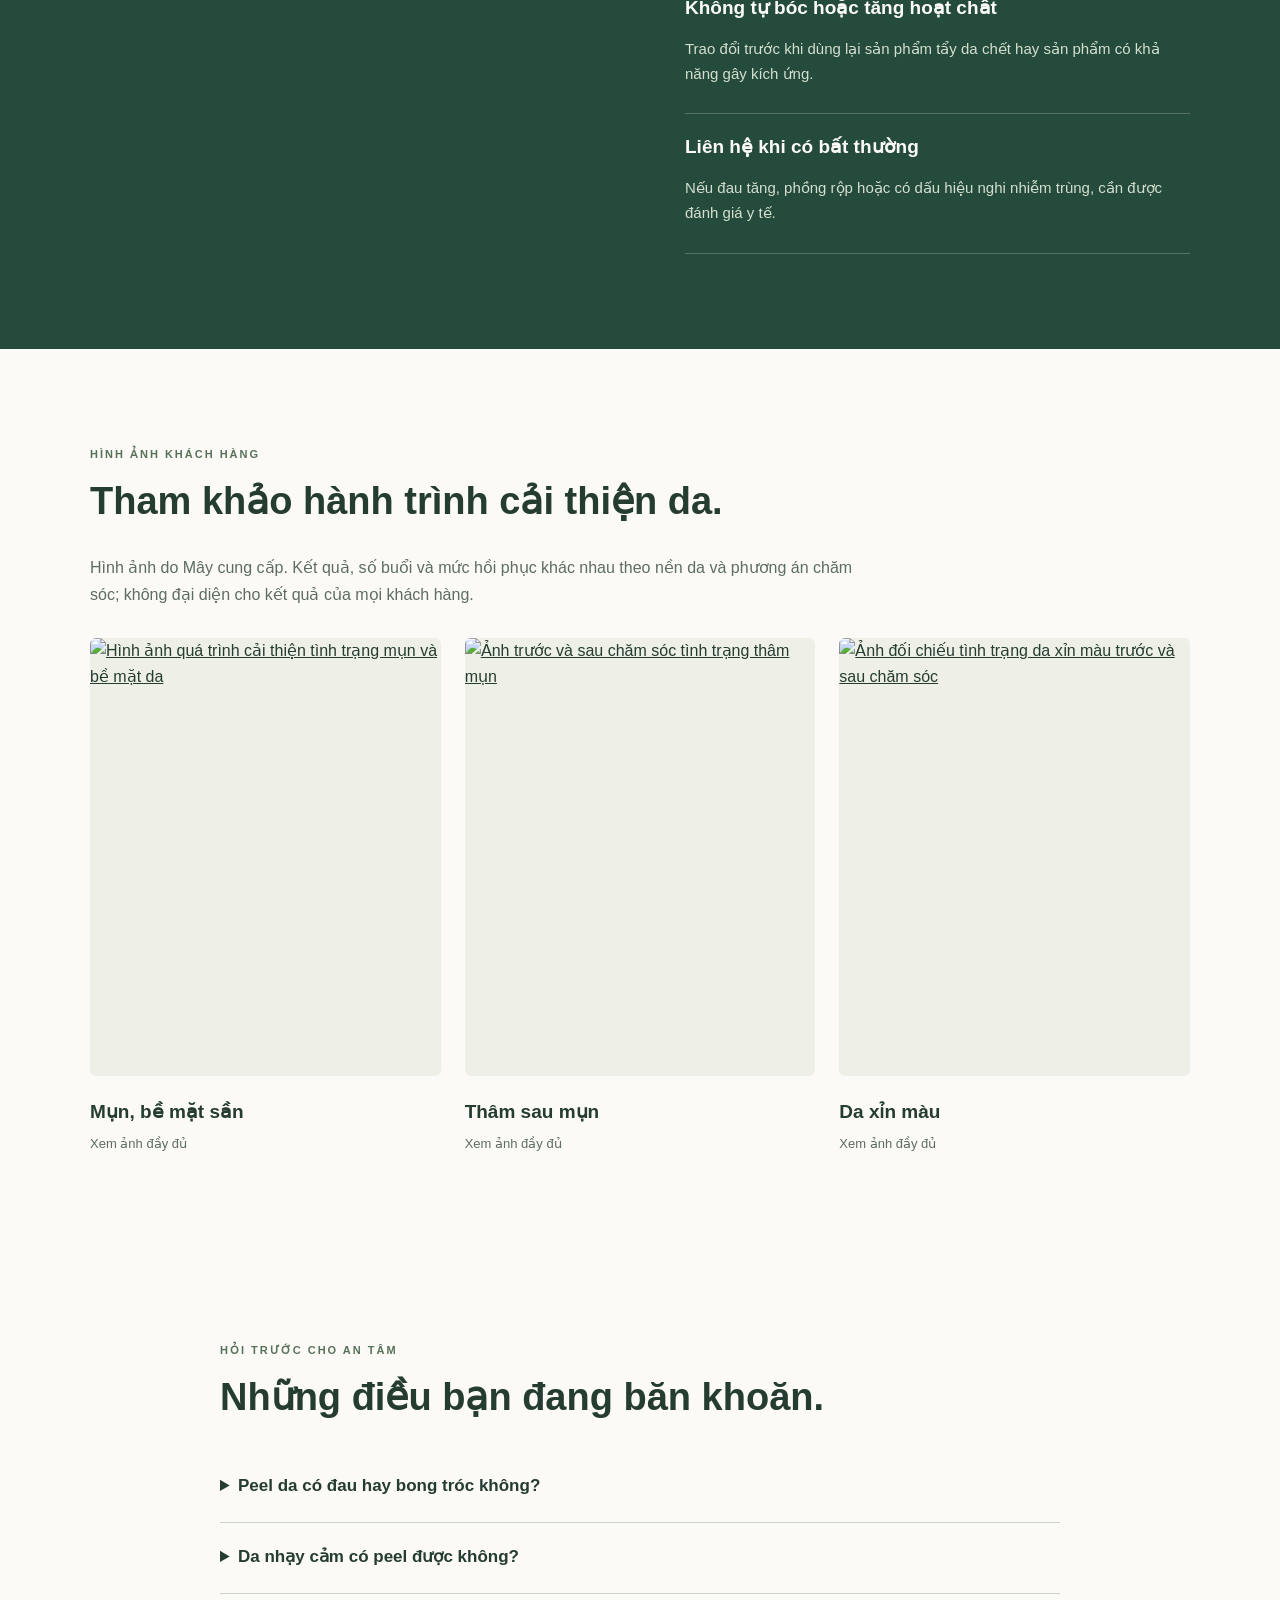
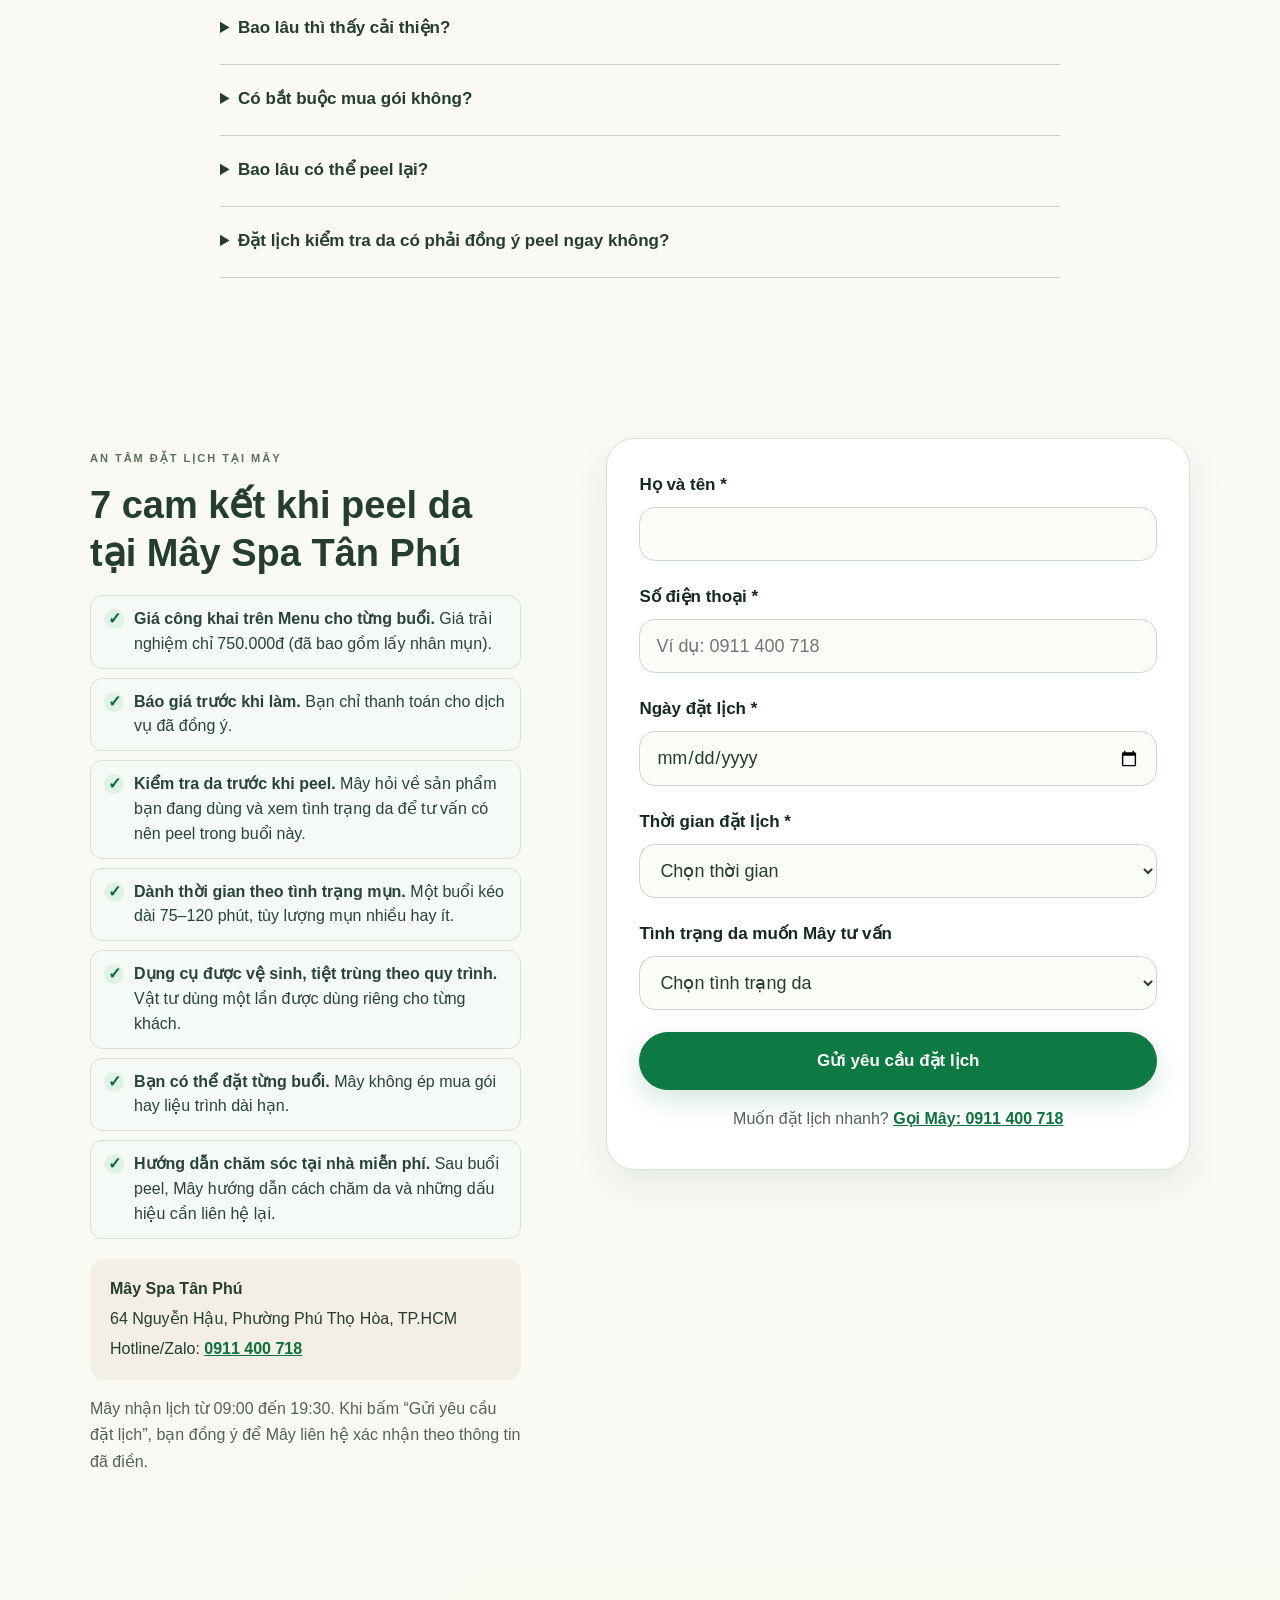
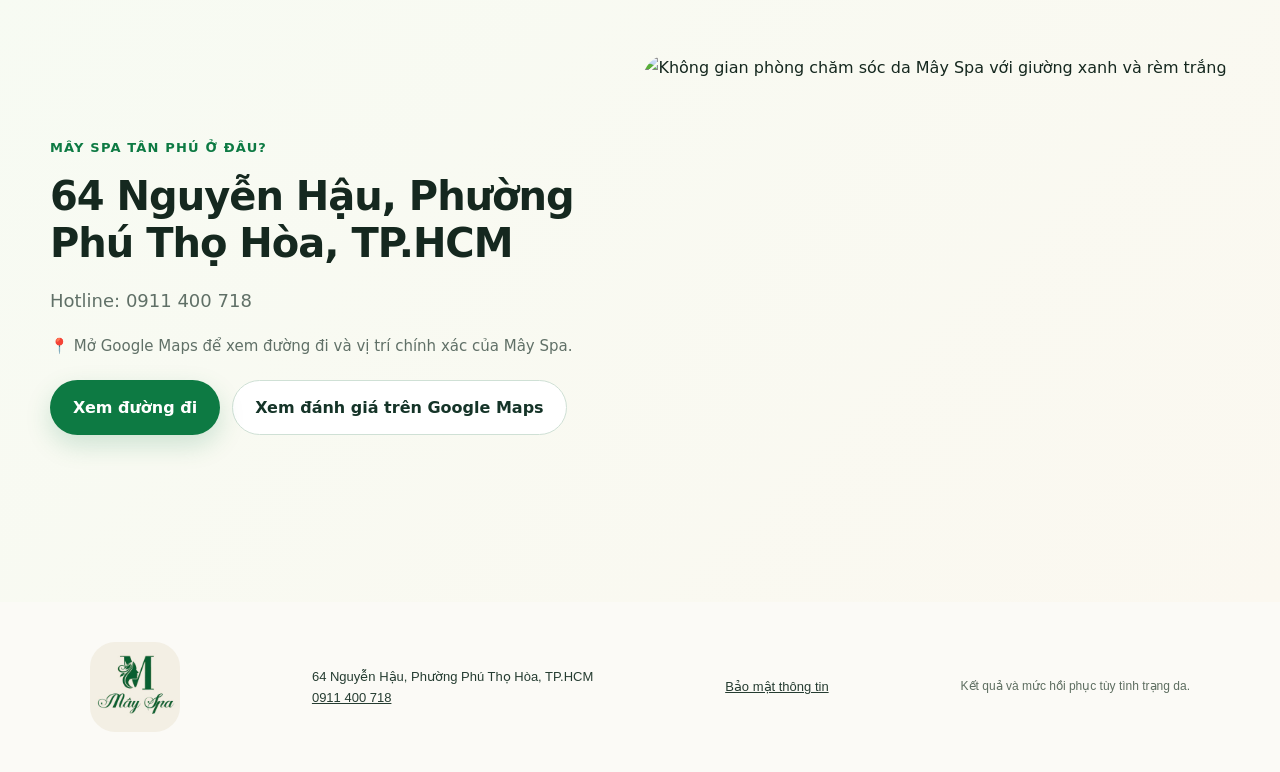
==== commit c38f949a: "Clarify that the first peel price includes acne extraction" ====
--- a/index.html
+++ b/index.html
@@ -33,7 +33,7 @@
       <h2>7 cam kết khi peel da tại Mây Spa Tân Phú</h2>
       <a class="jump-to-form" href="#booking-form">Đi đến form đặt lịch</a>
       <ul class="promise-list">
-        <li><strong>Giá công khai cho từng buổi.</strong> Lần đầu peel tại Mây Spa Tân Phú là 750.000đ. Từ lần thứ hai, giá đi lẻ là 950.000đ/buổi.</li>
+        <li><strong>Giá công khai trên Menu cho từng buổi.</strong> Giá trải nghiệm chỉ 750.000đ (đã bao gồm lấy nhân mụn).</li>
         <li><strong>Báo giá trước khi làm.</strong> Bạn chỉ thanh toán cho dịch vụ đã đồng ý.</li>
         <li><strong>Kiểm tra da trước khi peel.</strong> Mây hỏi về sản phẩm bạn đang dùng và xem tình trạng da để tư vấn có nên peel trong buổi này.</li>
         <li><strong>Dành thời gian theo tình trạng mụn.</strong> Một buổi kéo dài 75–120 phút, tùy lượng mụn nhiều hay ít.</li>
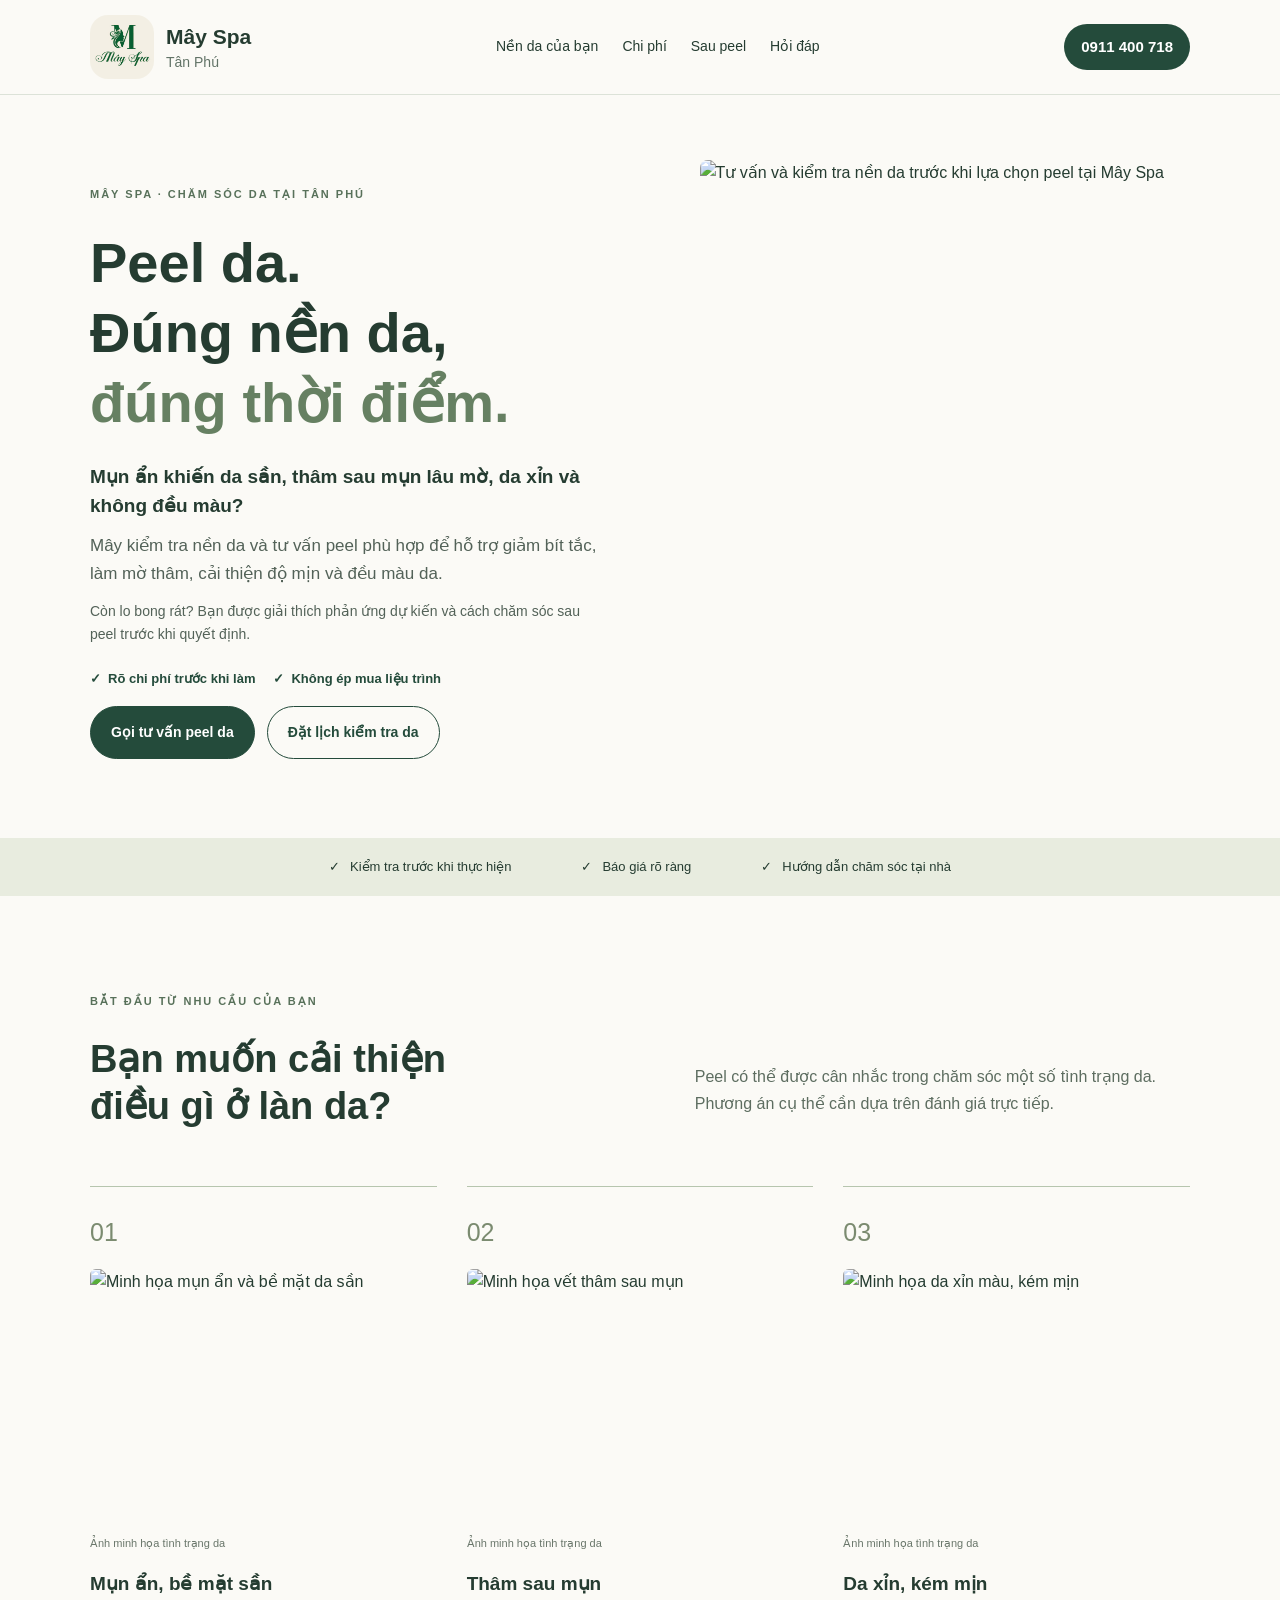
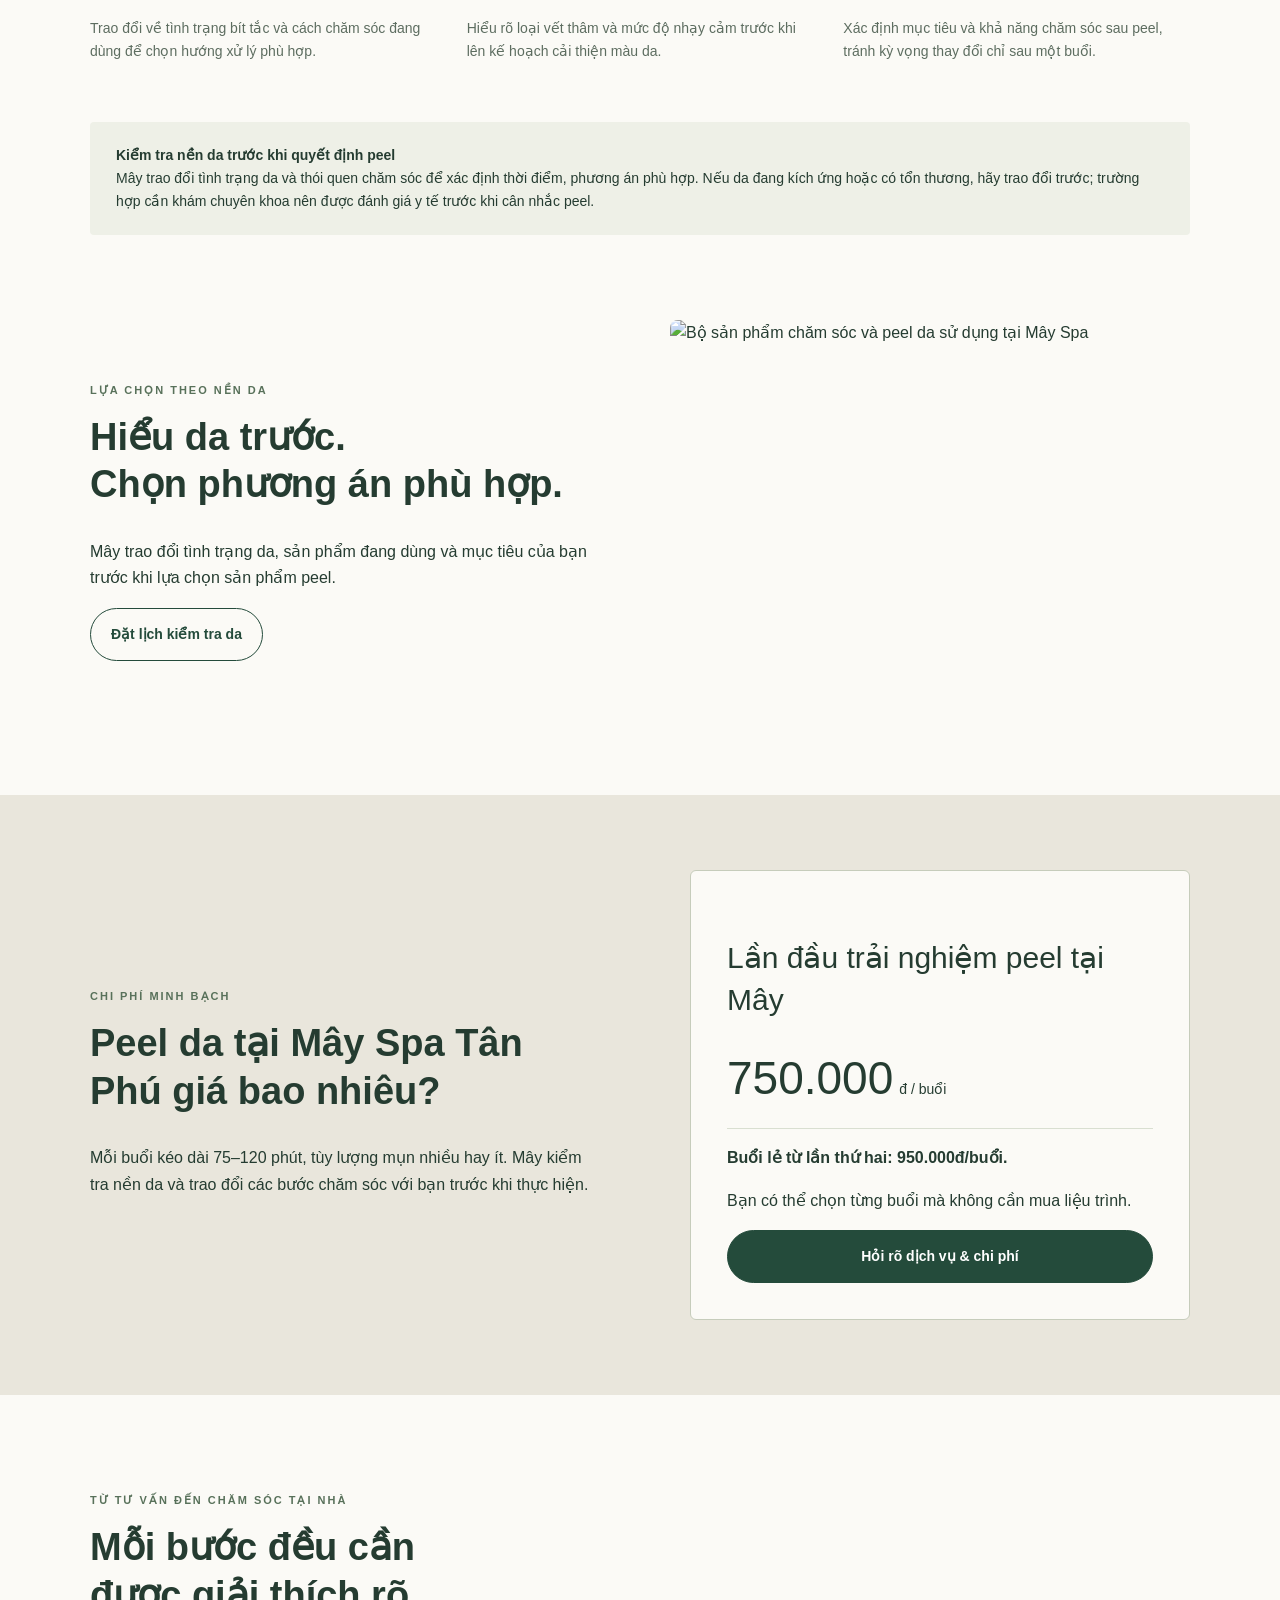
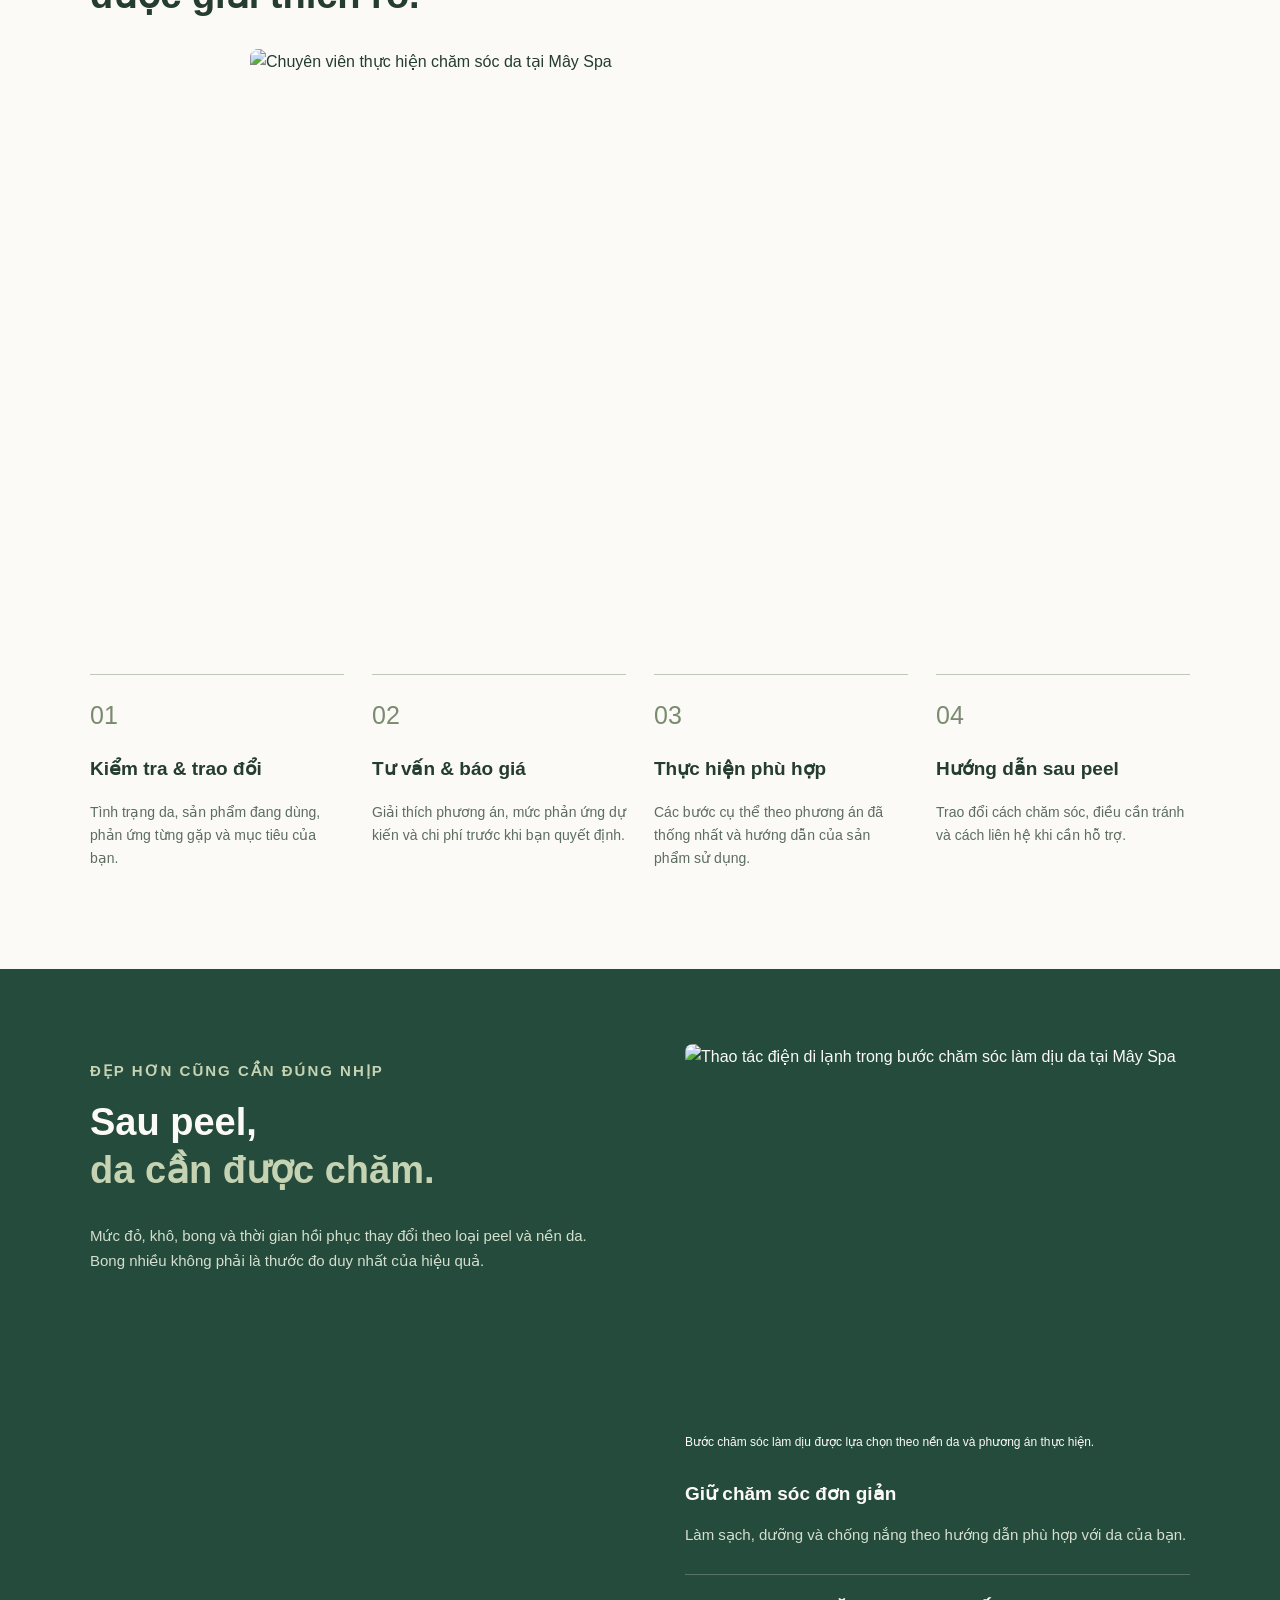
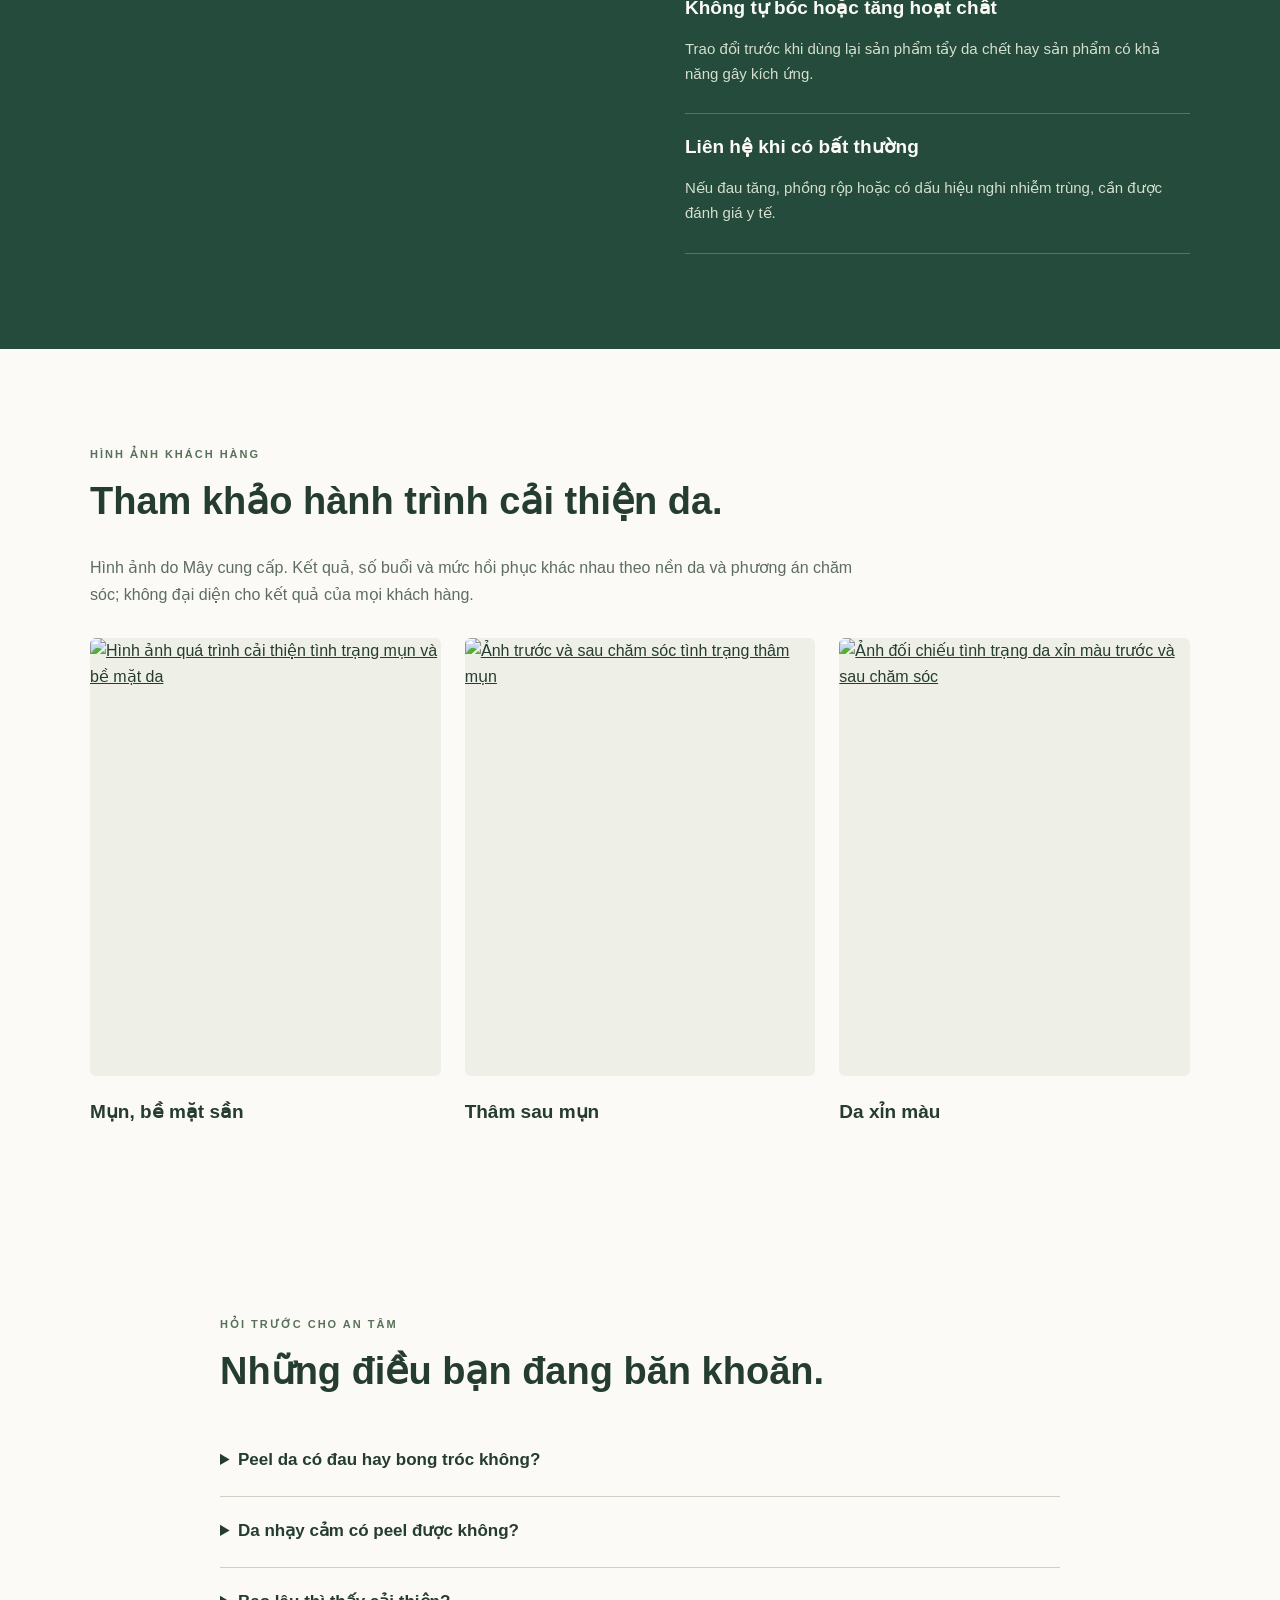
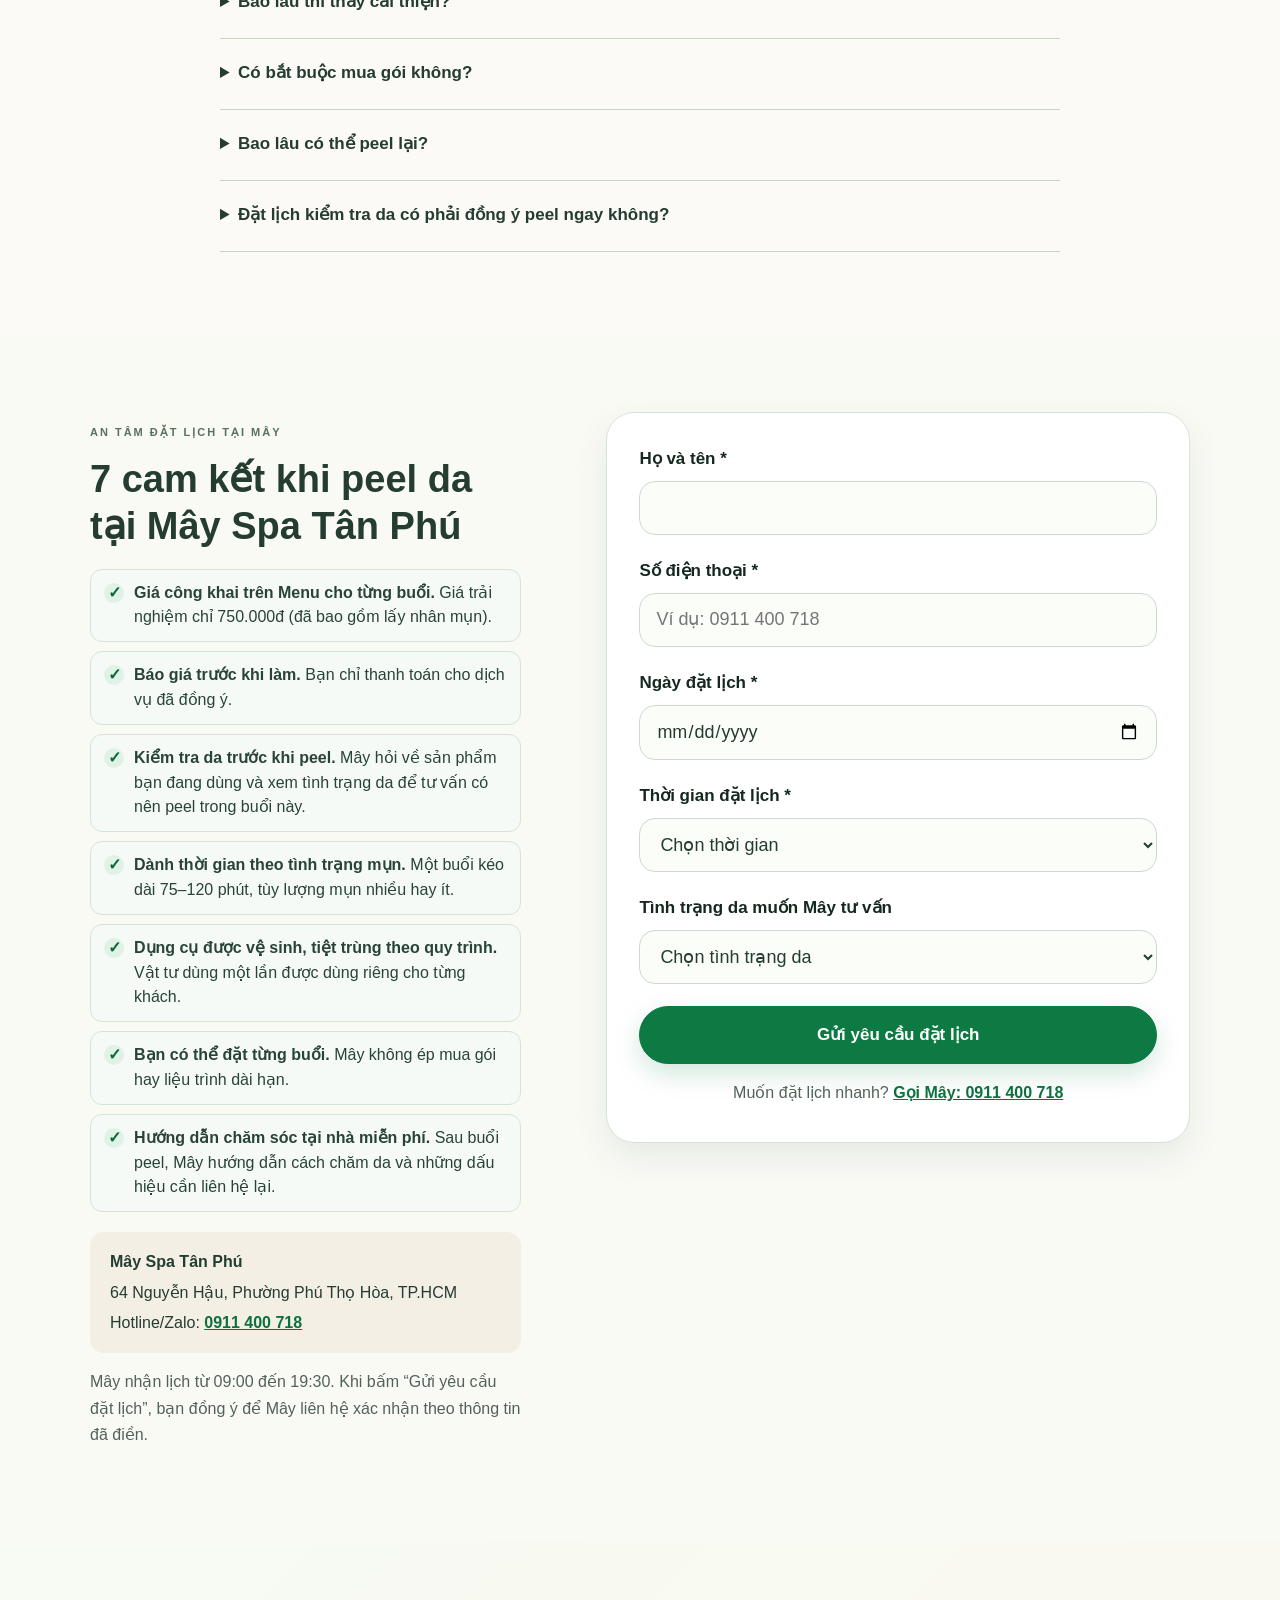
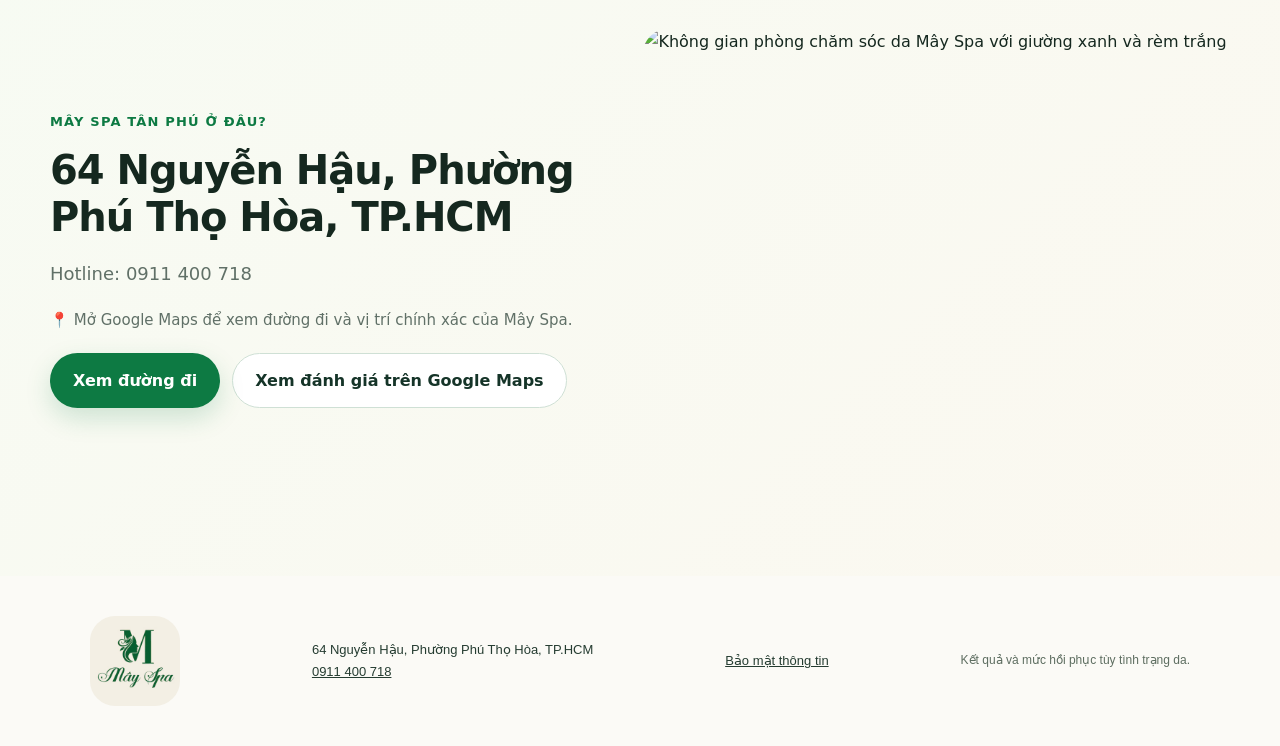
==== commit dc830819: "Remove redundant text beneath the three result photos" ====
--- a/index.html
+++ b/index.html
@@ -24,7 +24,7 @@
 </section>
 <section id="quytrinh" class="wrap section"><p class="eyebrow">TỪ TƯ VẤN ĐẾN CHĂM SÓC TẠI NHÀ</p><h2>Mỗi bước đều cần<br>được giải thích rõ.</h2><figure class="photo process-photo"><img src="assets/peel-03-cham-soc-da.webp" srcset="assets/peel-03-cham-soc-da-640.webp 640w, assets/peel-03-cham-soc-da.webp 1600w" sizes="(max-width: 600px) 100vw, 550px" width="1600" height="1200" alt="Chuyên viên thực hiện chăm sóc da tại Mây Spa" loading="lazy" decoding="async"></figure><div class="steps"><article><span>01</span><h3>Kiểm tra & trao đổi</h3><p>Tình trạng da, sản phẩm đang dùng, phản ứng từng gặp và mục tiêu của bạn.</p></article><article><span>02</span><h3>Tư vấn & báo giá</h3><p>Giải thích phương án, mức phản ứng dự kiến và chi phí trước khi bạn quyết định.</p></article><article><span>03</span><h3>Thực hiện phù hợp</h3><p>Các bước cụ thể theo phương án đã thống nhất và hướng dẫn của sản phẩm sử dụng.</p></article><article><span>04</span><h3>Hướng dẫn sau peel</h3><p>Trao đổi cách chăm sóc, điều cần tránh và cách liên hệ khi cần hỗ trợ.</p></article></div></section>
 <section id="saupeel" class="after"><div class="wrap after-grid"><div><p class="eyebrow">ĐẸP HƠN CŨNG CẦN ĐÚNG NHỊP</p><h2>Sau peel,<br><em>da cần được chăm.</em></h2><p>Mức đỏ, khô, bong và thời gian hồi phục thay đổi theo loại peel và nền da. Bong nhiều không phải là thước đo duy nhất của hiệu quả.</p></div><div class="after-list"><figure class="photo"><img src="assets/peel-04-dien-di-lanh-sau-peel.webp" srcset="assets/peel-04-dien-di-lanh-sau-peel-640.webp 640w, assets/peel-04-dien-di-lanh-sau-peel.webp 1600w" sizes="(max-width: 600px) 100vw, 550px" width="1600" height="1200" alt="Thao tác điện di lạnh trong bước chăm sóc làm dịu da tại Mây Spa" loading="lazy" decoding="async"><figcaption>Bước chăm sóc làm dịu được lựa chọn theo nền da và phương án thực hiện.</figcaption></figure><article><h3>Giữ chăm sóc đơn giản</h3><p>Làm sạch, dưỡng và chống nắng theo hướng dẫn phù hợp với da của bạn.</p></article><article><h3>Không tự bóc hoặc tăng hoạt chất</h3><p>Trao đổi trước khi dùng lại sản phẩm tẩy da chết hay sản phẩm có khả năng gây kích ứng.</p></article><article><h3>Liên hệ khi có bất thường</h3><p>Nếu đau tăng, phồng rộp hoặc có dấu hiệu nghi nhiễm trùng, cần được đánh giá y tế.</p></article></div></div></section>
-<section id="ketqua" class="wrap section"><p class="eyebrow">HÌNH ẢNH KHÁCH HÀNG</p><h2>Tham khảo hành trình cải thiện da.</h2><p class="results-note">Hình ảnh do Mây cung cấp. Kết quả, số buổi và mức hồi phục khác nhau theo nền da và phương án chăm sóc; không đại diện cho kết quả của mọi khách hàng.</p><div class="results-grid"><figure class="result-card"><a href="assets/peel-05-ket-qua-mun-san-sui.png" target="_blank" rel="noopener" aria-label="Xem ảnh đầy đủ: Mụn, bề mặt sần"><img src="assets/peel-05-ket-qua-mun-san-sui.webp" srcset="assets/peel-05-ket-qua-mun-san-sui-640.webp 640w, assets/peel-05-ket-qua-mun-san-sui.webp 1200w" sizes="(max-width: 600px) 100vw, 550px" width="1200" height="1500" alt="Hình ảnh quá trình cải thiện tình trạng mụn và bề mặt da" loading="lazy" decoding="async"></a><figcaption><h3>Mụn, bề mặt sần</h3><span>Xem ảnh đầy đủ</span></figcaption></figure><figure class="result-card"><a href="assets/peel-06-truoc-sau-khong-header.png" target="_blank" rel="noopener" aria-label="Xem ảnh đầy đủ: Thâm sau mụn"><img src="assets/peel-06-truoc-sau-khong-header.webp" srcset="assets/peel-06-truoc-sau-khong-header-640.webp 640w, assets/peel-06-truoc-sau-khong-header.webp 1200w" sizes="(max-width: 600px) 100vw, 550px" width="1200" height="1500" alt="Ảnh trước và sau chăm sóc tình trạng thâm mụn" loading="lazy" decoding="async"></a><figcaption><h3>Thâm sau mụn</h3><span>Xem ảnh đầy đủ</span></figcaption></figure><figure class="result-card"><a href="assets/peel-07-ket-qua-da-xin-mau.png" target="_blank" rel="noopener" aria-label="Xem ảnh đầy đủ: Da xỉn màu"><img src="assets/peel-07-ket-qua-da-xin-mau.webp" srcset="assets/peel-07-ket-qua-da-xin-mau-640.webp 640w, assets/peel-07-ket-qua-da-xin-mau.webp 1200w" sizes="(max-width: 600px) 100vw, 550px" width="1200" height="1500" alt="Ảnh đối chiếu tình trạng da xỉn màu trước và sau chăm sóc" loading="lazy" decoding="async"></a><figcaption><h3>Da xỉn màu</h3><span>Xem ảnh đầy đủ</span></figcaption></figure></div></section>
+<section id="ketqua" class="wrap section"><p class="eyebrow">HÌNH ẢNH KHÁCH HÀNG</p><h2>Tham khảo hành trình cải thiện da.</h2><p class="results-note">Hình ảnh do Mây cung cấp. Kết quả, số buổi và mức hồi phục khác nhau theo nền da và phương án chăm sóc; không đại diện cho kết quả của mọi khách hàng.</p><div class="results-grid"><figure class="result-card"><a href="assets/peel-05-ket-qua-mun-san-sui.png" target="_blank" rel="noopener" aria-label="Xem ảnh đầy đủ: Mụn, bề mặt sần"><img src="assets/peel-05-ket-qua-mun-san-sui.webp" srcset="assets/peel-05-ket-qua-mun-san-sui-640.webp 640w, assets/peel-05-ket-qua-mun-san-sui.webp 1200w" sizes="(max-width: 600px) 100vw, 550px" width="1200" height="1500" alt="Hình ảnh quá trình cải thiện tình trạng mụn và bề mặt da" loading="lazy" decoding="async"></a><figcaption><h3>Mụn, bề mặt sần</h3></figcaption></figure><figure class="result-card"><a href="assets/peel-06-truoc-sau-khong-header.png" target="_blank" rel="noopener" aria-label="Xem ảnh đầy đủ: Thâm sau mụn"><img src="assets/peel-06-truoc-sau-khong-header.webp" srcset="assets/peel-06-truoc-sau-khong-header-640.webp 640w, assets/peel-06-truoc-sau-khong-header.webp 1200w" sizes="(max-width: 600px) 100vw, 550px" width="1200" height="1500" alt="Ảnh trước và sau chăm sóc tình trạng thâm mụn" loading="lazy" decoding="async"></a><figcaption><h3>Thâm sau mụn</h3></figcaption></figure><figure class="result-card"><a href="assets/peel-07-ket-qua-da-xin-mau.png" target="_blank" rel="noopener" aria-label="Xem ảnh đầy đủ: Da xỉn màu"><img src="assets/peel-07-ket-qua-da-xin-mau.webp" srcset="assets/peel-07-ket-qua-da-xin-mau-640.webp 640w, assets/peel-07-ket-qua-da-xin-mau.webp 1200w" sizes="(max-width: 600px) 100vw, 550px" width="1200" height="1500" alt="Ảnh đối chiếu tình trạng da xỉn màu trước và sau chăm sóc" loading="lazy" decoding="async"></a><figcaption><h3>Da xỉn màu</h3></figcaption></figure></div></section>
 <section id="faq" class="wrap section faq"><p class="eyebrow">HỎI TRƯỚC CHO AN TÂM</p><h2>Những điều bạn đang băn khoăn.</h2><details><summary>Peel da có đau hay bong tróc không?</summary><p>Có thể có châm chích, đỏ, khô hoặc bong tùy loại peel và nền da. Mây sẽ trao đổi phản ứng dự kiến trước khi bạn quyết định; không có cam kết mọi nền da đều không rát hoặc không bong.</p></details><details><summary>Da nhạy cảm có peel được không?</summary><p>Không thể kết luận chỉ qua mô tả. Da cần được kiểm tra; khi đang kích ứng hoặc có vấn đề cần khám, nên đánh giá chuyên môn trước.</p></details><details><summary>Bao lâu thì thấy cải thiện?</summary><p>Tùy vấn đề da, loại peel và chăm sóc sau đó. Có thể cần nhiều buổi; không bảo đảm một mốc hiệu quả chung cho tất cả khách hàng.</p></details><details><summary>Có bắt buộc mua gói không?</summary><p>Không. Bạn được trao đổi về phương án và giá trước khi thực hiện, có thể lựa chọn buổi lẻ phù hợp.</p></details><details><summary>Bao lâu có thể peel lại?</summary><p>Lịch tiếp theo cần dựa trên mức hồi phục, sản phẩm và đánh giá lại nền da. Không nên tự áp dụng một khoảng cách cố định cho mọi loại peel.</p></details><details><summary>Đặt lịch kiểm tra da có phải đồng ý peel ngay không?</summary><p>Không. Đặt lịch là yêu cầu kiểm tra và tư vấn. Quyết định thực hiện sau khi đã trao đổi phương án, mức phản ứng dự kiến và chi phí.</p></details>
 </section><section id="datlich" class="booking">
   <div class="wrap booking-grid">
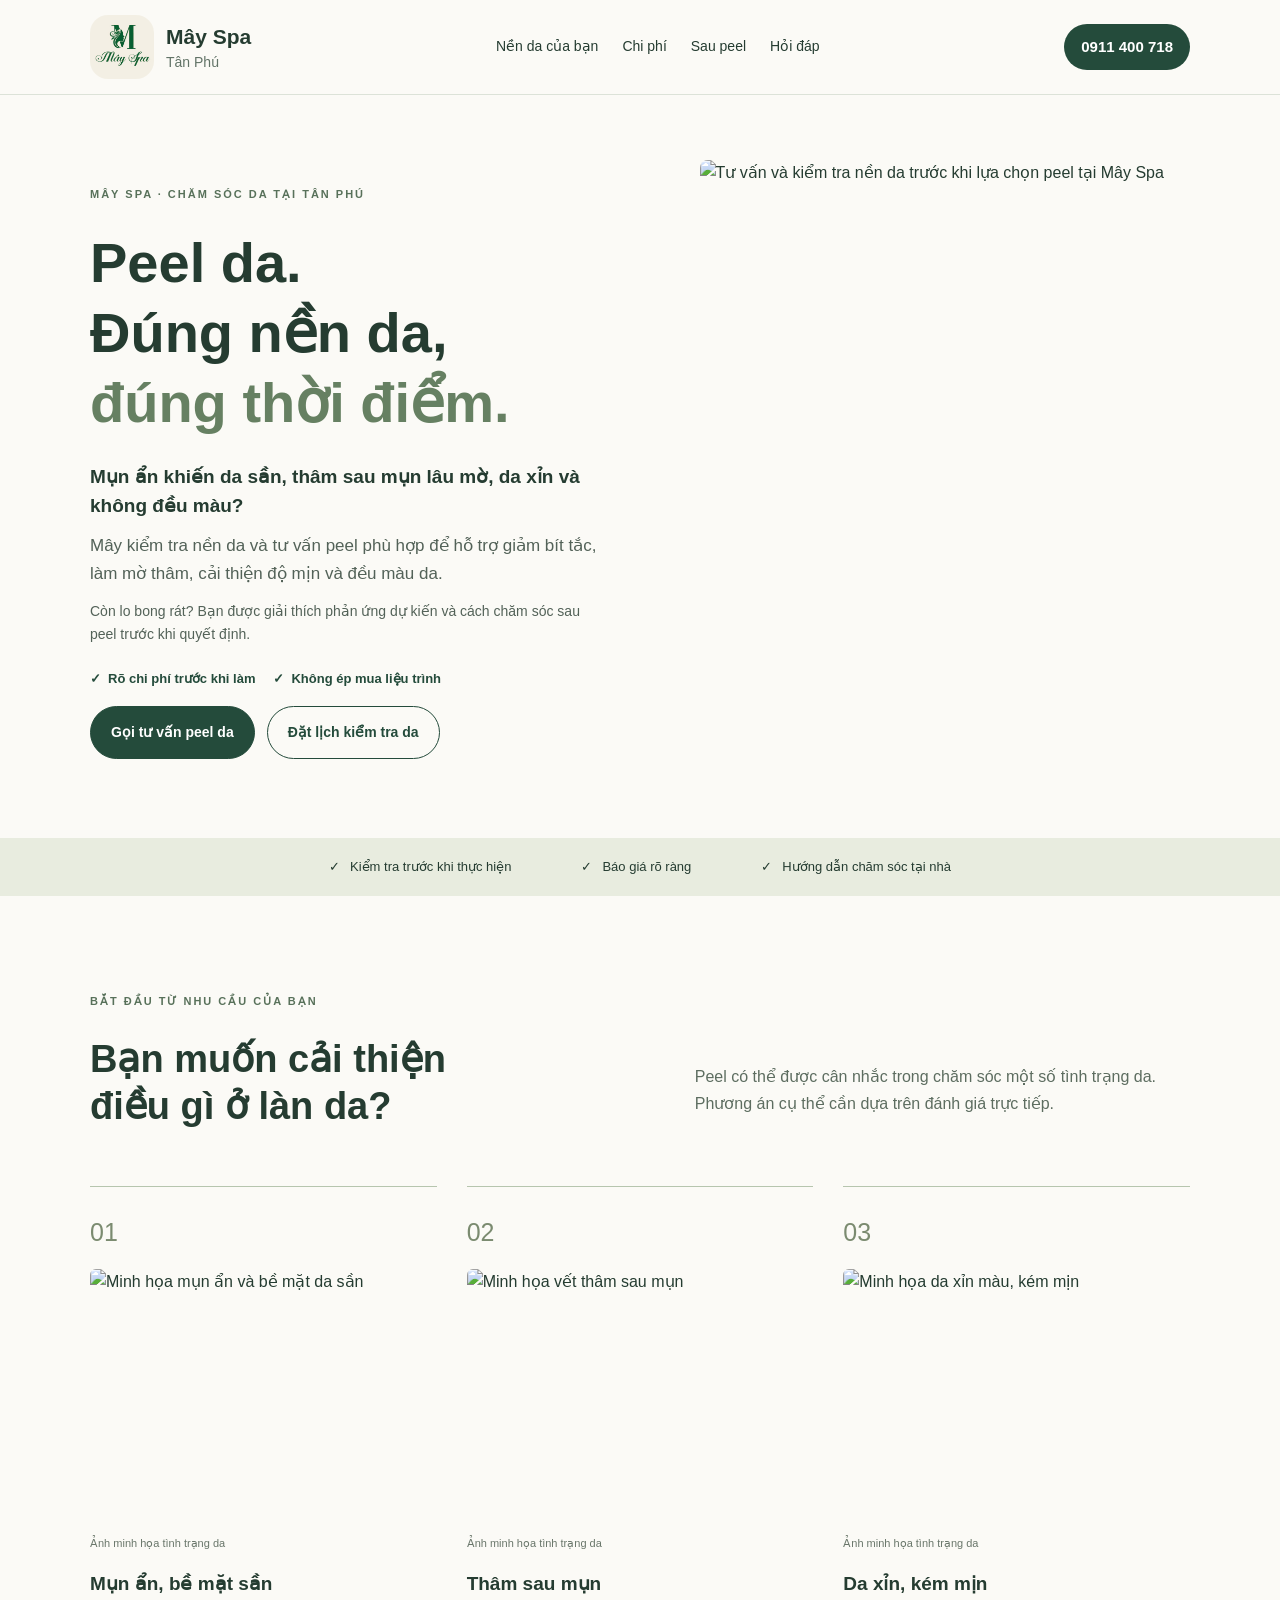
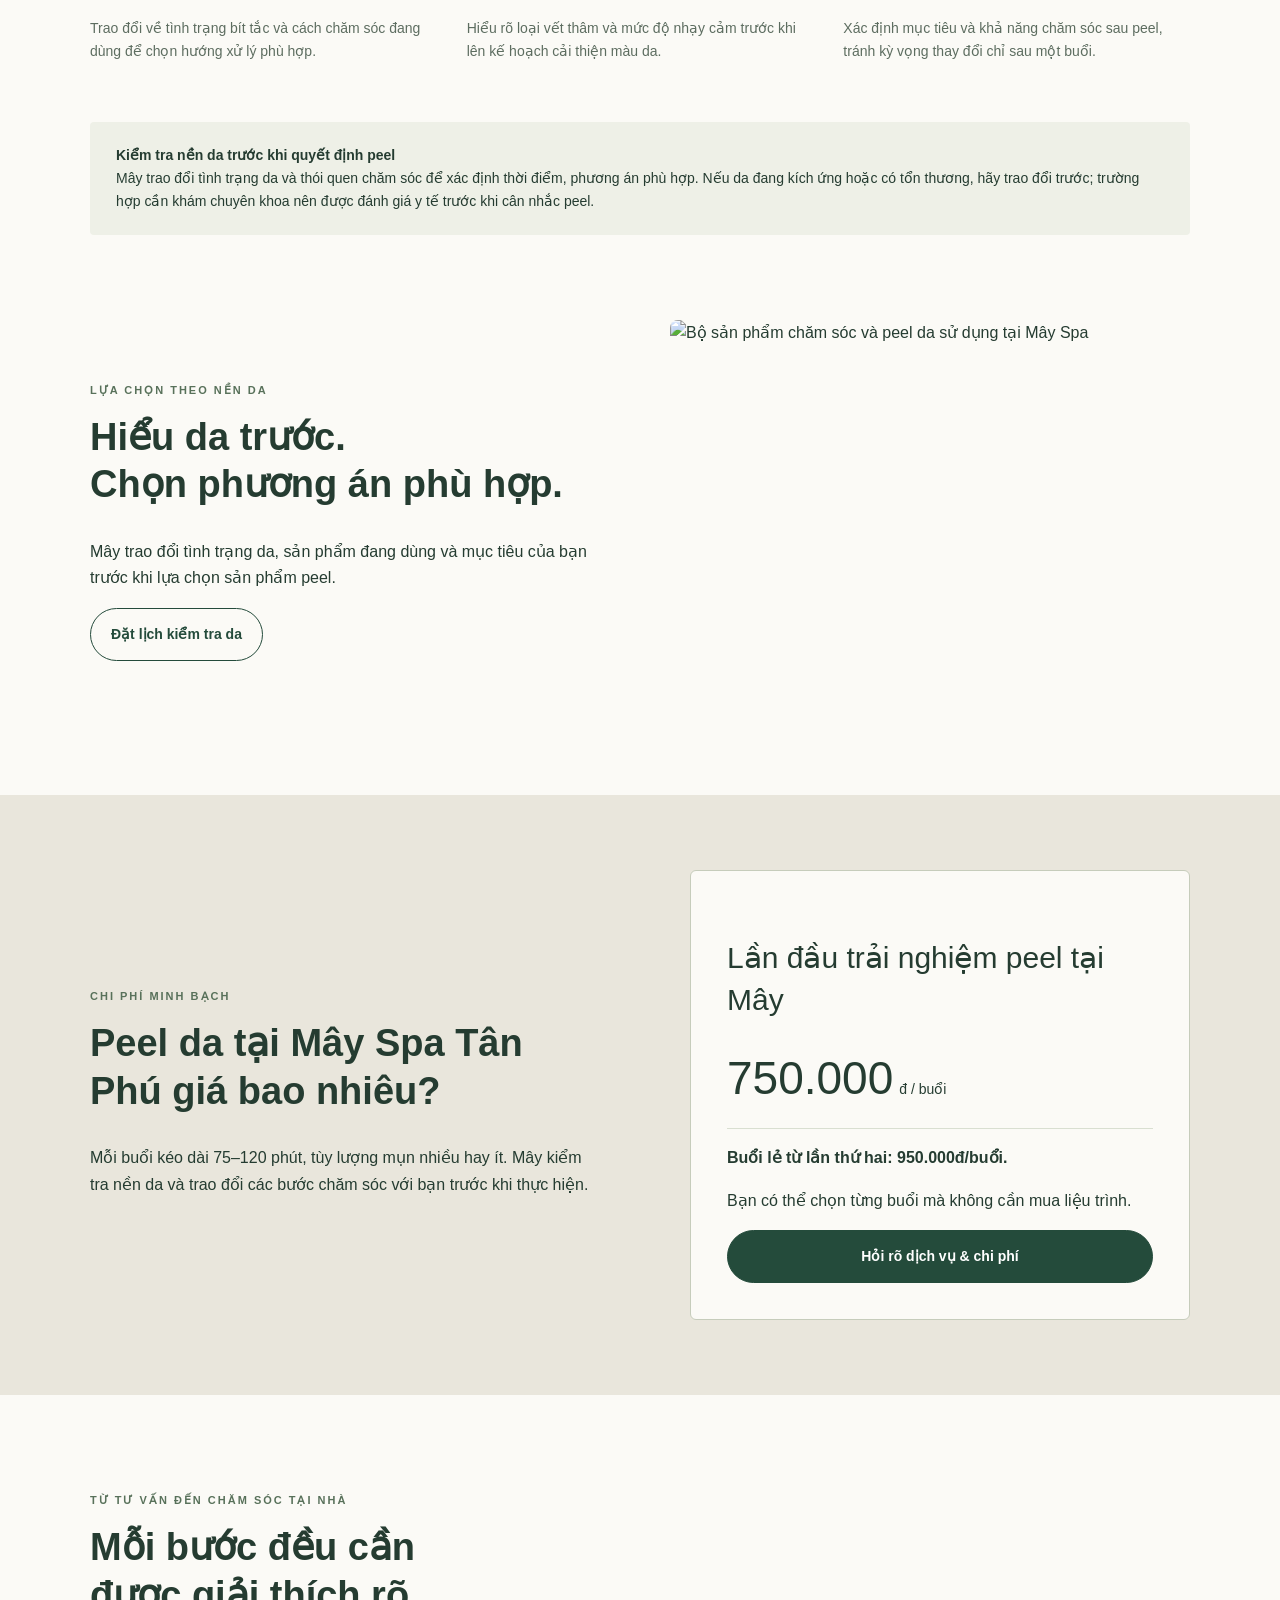
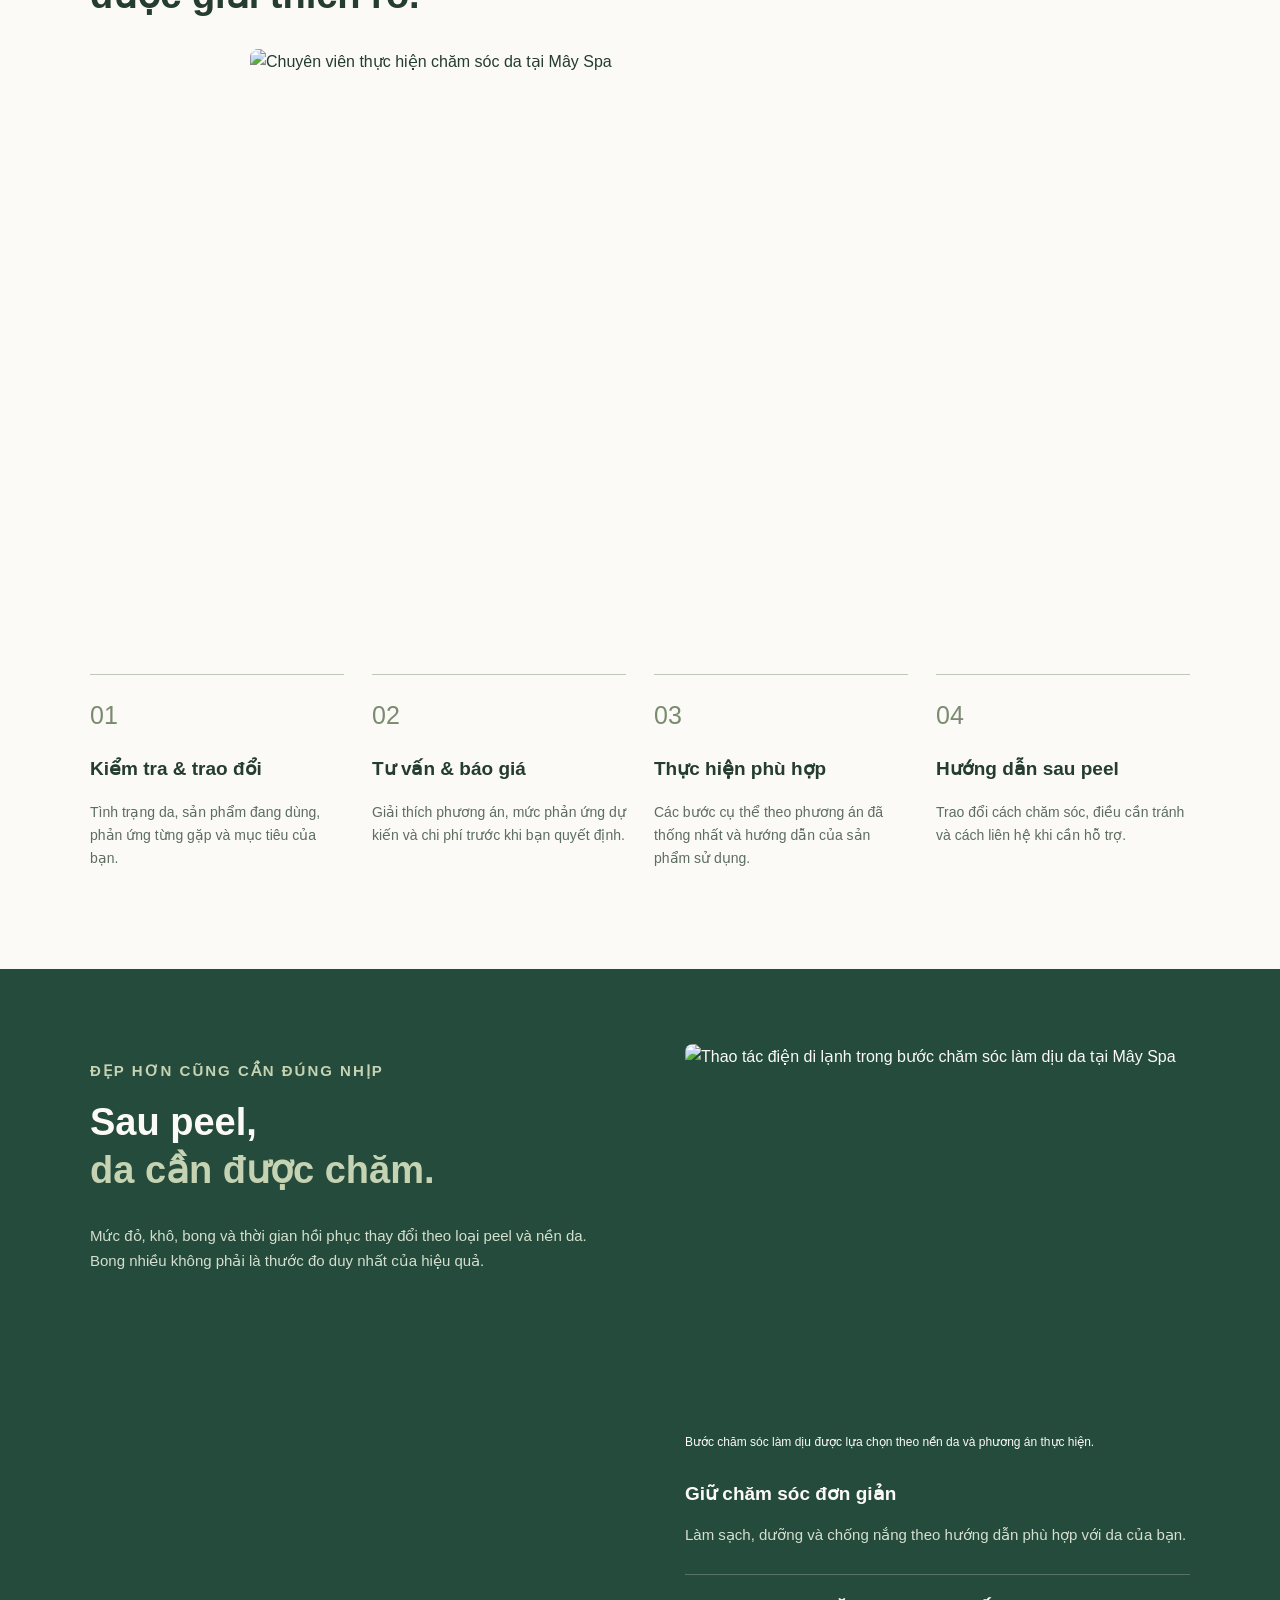
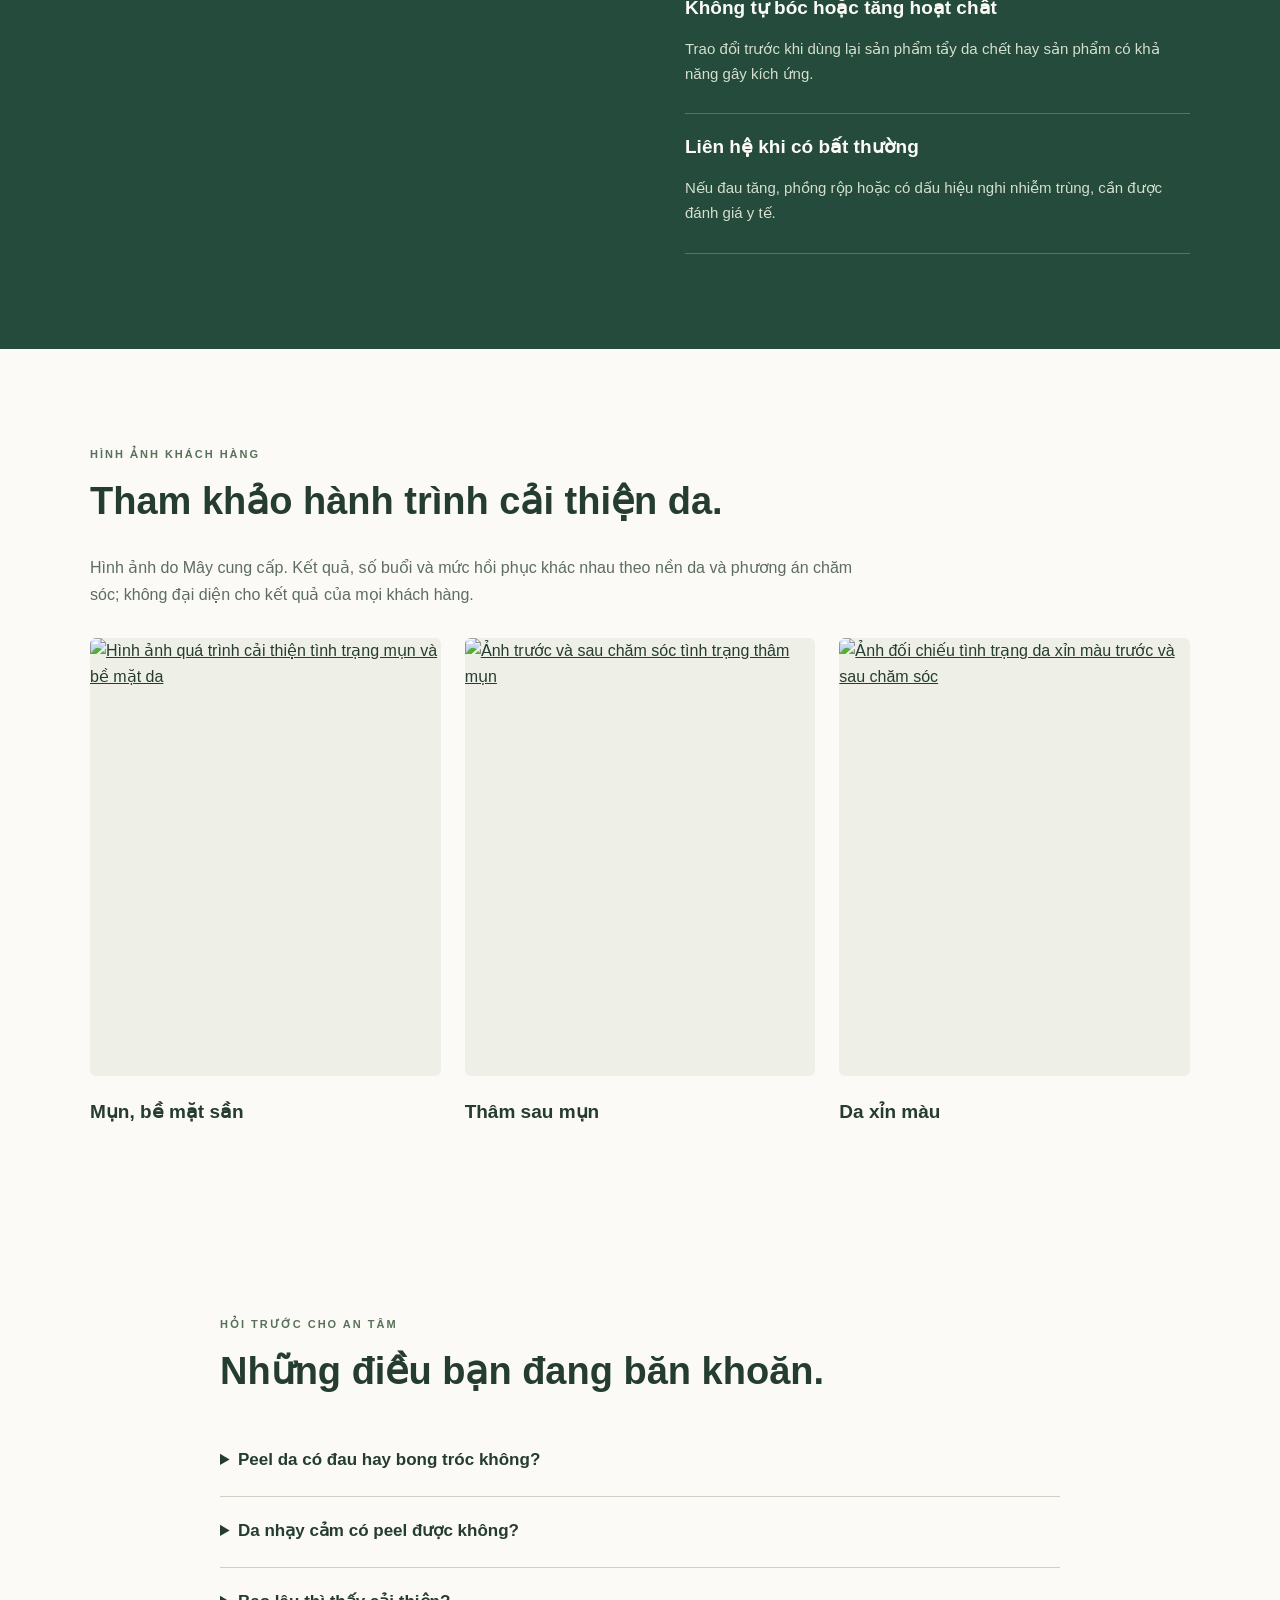
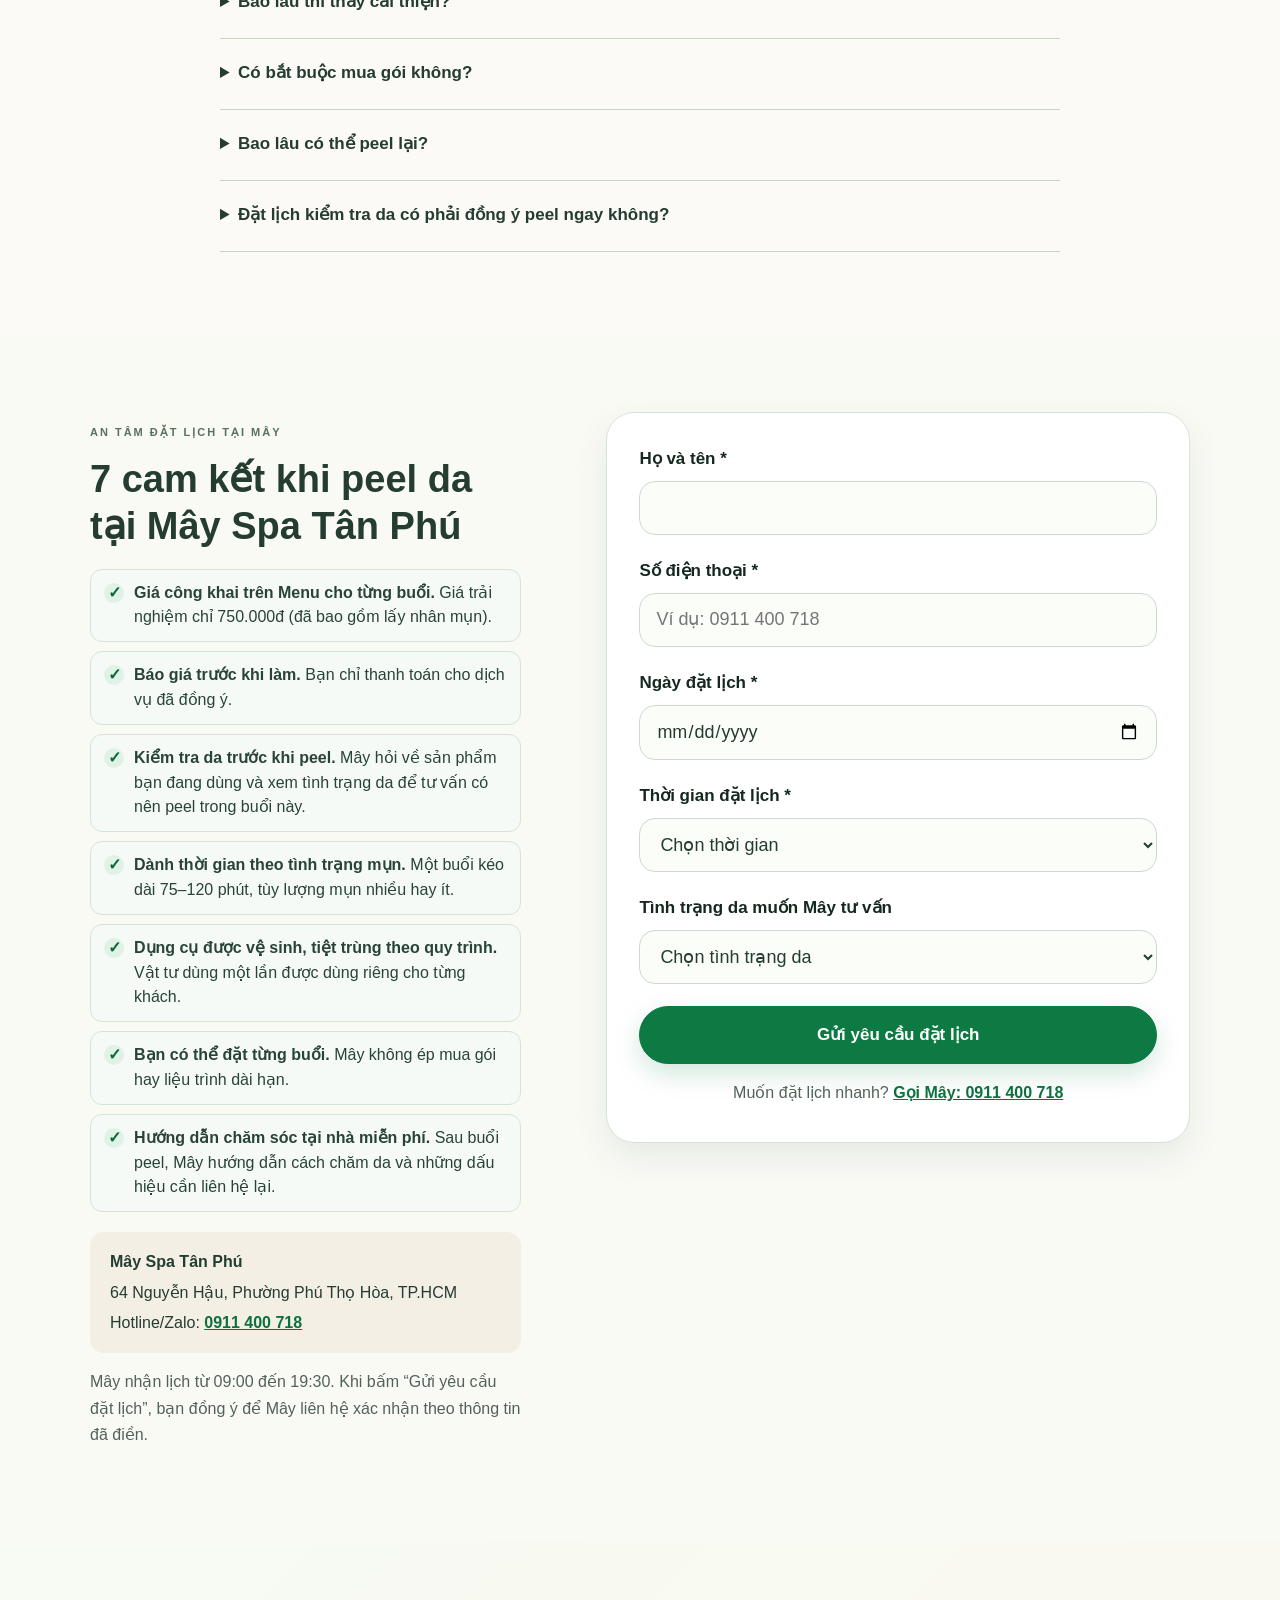
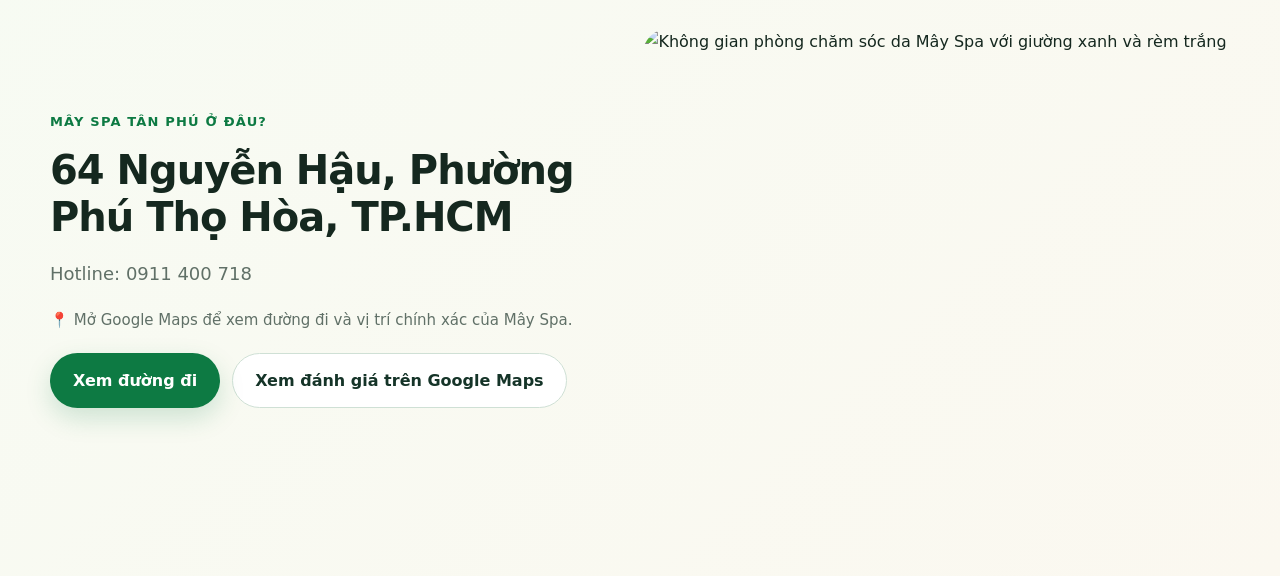
==== commit 0fd06415: "Remove duplicate landing page footer" ====
--- a/index.html
+++ b/index.html
@@ -66,4 +66,4 @@
     <option>Chưa rõ tình trạng — nhờ Mây kiểm tra</option>
   </select>
 </div>
-<div class="trap" aria-hidden="true"><label for="website">Để trống</label><input id="website" name="website" tabindex="-1" autocomplete="off"></div><button class="button" type="submit" id="submit" name="booking_action" value="request_contact">Gửi yêu cầu đặt lịch</button><p id="form-status" role="status" aria-live="polite"></p><p class="booking-hotline">Muốn đặt lịch nhanh? <a href="tel:0911400718" data-cta="booking-form">Gọi Mây: 0911 400 718</a></p></form></div></section><section class="spa-location" id="location"><div class="location-container location-grid"><div><span class="eyebrow">MÂY SPA TÂN PHÚ Ở ĐÂU?</span><h2>64 Nguyễn Hậu, Phường Phú Thọ Hòa, TP.HCM</h2><p class="lead-sm">Hotline: <a data-track="phone_click_location" data-cta="location" href="tel:0911400718">0911 400 718</a></p><p class="maps-note">📍 Mở Google Maps để xem đường đi và vị trí chính xác của Mây Spa.</p><div class="location-actions"><a class="btn btn-primary pulse-green" data-track="map_view_direction_click" href="https://maps.app.goo.gl/wmgvvp46ANbGNgso7" target="_blank" rel="noopener" data-directions id="maps-direction">Xem đường đi</a><a class="btn btn-outline" data-track="google_review_click" href="https://maps.app.goo.gl/wmgvvp46ANbGNgso7" target="_blank" rel="noopener" id="maps-review">Xem đánh giá trên Google Maps</a></div><div class="map-slot" hidden="" id="map-slot"></div></div><figure class="location-photo"><img src="assets/peel-08-khong-gian-spa.webp" srcset="assets/peel-08-khong-gian-spa-640.webp 640w, assets/peel-08-khong-gian-spa.webp 1600w" sizes="(max-width: 600px) 100vw, 550px" width="1600" height="1200" alt="Không gian phòng chăm sóc da Mây Spa với giường xanh và rèm trắng" loading="lazy" decoding="async"></figure></div></section></main><footer class="wrap"><a class="brand" href="#"><img src="assets/logo-may-spa.jpg" alt="Mây Spa Tân Phú" class="brand-logo" loading="lazy"></a><p>64 Nguyễn Hậu, Phường Phú Thọ Hòa, TP.HCM<br><a href="tel:0911400718">0911 400 718</a></p><a href="privacy.html">Bảo mật thông tin</a><p class="small">Kết quả và mức hồi phục tùy tình trạng da.</p></footer><div class="mobile-bar"><a href="tel:0911400718" data-cta="sticky">Gọi tư vấn</a><a href="#datlich" data-book="sticky">Đặt lịch kiểm tra da</a></div><dialog id="success"><h2>Mây đã nhận yêu cầu.</h2><p>Mây sẽ liên hệ để xác nhận lịch kiểm tra da của bạn.</p><button class="button" id="close-success" type="button">Đóng</button></dialog></body></html>
+<div class="trap" aria-hidden="true"><label for="website">Để trống</label><input id="website" name="website" tabindex="-1" autocomplete="off"></div><button class="button" type="submit" id="submit" name="booking_action" value="request_contact">Gửi yêu cầu đặt lịch</button><p id="form-status" role="status" aria-live="polite"></p><p class="booking-hotline">Muốn đặt lịch nhanh? <a href="tel:0911400718" data-cta="booking-form">Gọi Mây: 0911 400 718</a></p></form></div></section><section class="spa-location" id="location"><div class="location-container location-grid"><div><span class="eyebrow">MÂY SPA TÂN PHÚ Ở ĐÂU?</span><h2>64 Nguyễn Hậu, Phường Phú Thọ Hòa, TP.HCM</h2><p class="lead-sm">Hotline: <a data-track="phone_click_location" data-cta="location" href="tel:0911400718">0911 400 718</a></p><p class="maps-note">📍 Mở Google Maps để xem đường đi và vị trí chính xác của Mây Spa.</p><div class="location-actions"><a class="btn btn-primary pulse-green" data-track="map_view_direction_click" href="https://maps.app.goo.gl/wmgvvp46ANbGNgso7" target="_blank" rel="noopener" data-directions id="maps-direction">Xem đường đi</a><a class="btn btn-outline" data-track="google_review_click" href="https://maps.app.goo.gl/wmgvvp46ANbGNgso7" target="_blank" rel="noopener" id="maps-review">Xem đánh giá trên Google Maps</a></div><div class="map-slot" hidden="" id="map-slot"></div></div><figure class="location-photo"><img src="assets/peel-08-khong-gian-spa.webp" srcset="assets/peel-08-khong-gian-spa-640.webp 640w, assets/peel-08-khong-gian-spa.webp 1600w" sizes="(max-width: 600px) 100vw, 550px" width="1600" height="1200" alt="Không gian phòng chăm sóc da Mây Spa với giường xanh và rèm trắng" loading="lazy" decoding="async"></figure></div></section></main><div class="mobile-bar"><a href="tel:0911400718" data-cta="sticky">Gọi tư vấn</a><a href="#datlich" data-book="sticky">Đặt lịch kiểm tra da</a></div><dialog id="success"><h2>Mây đã nhận yêu cầu.</h2><p>Mây sẽ liên hệ để xác nhận lịch kiểm tra da của bạn.</p><button class="button" id="close-success" type="button">Đóng</button></dialog></body></html>
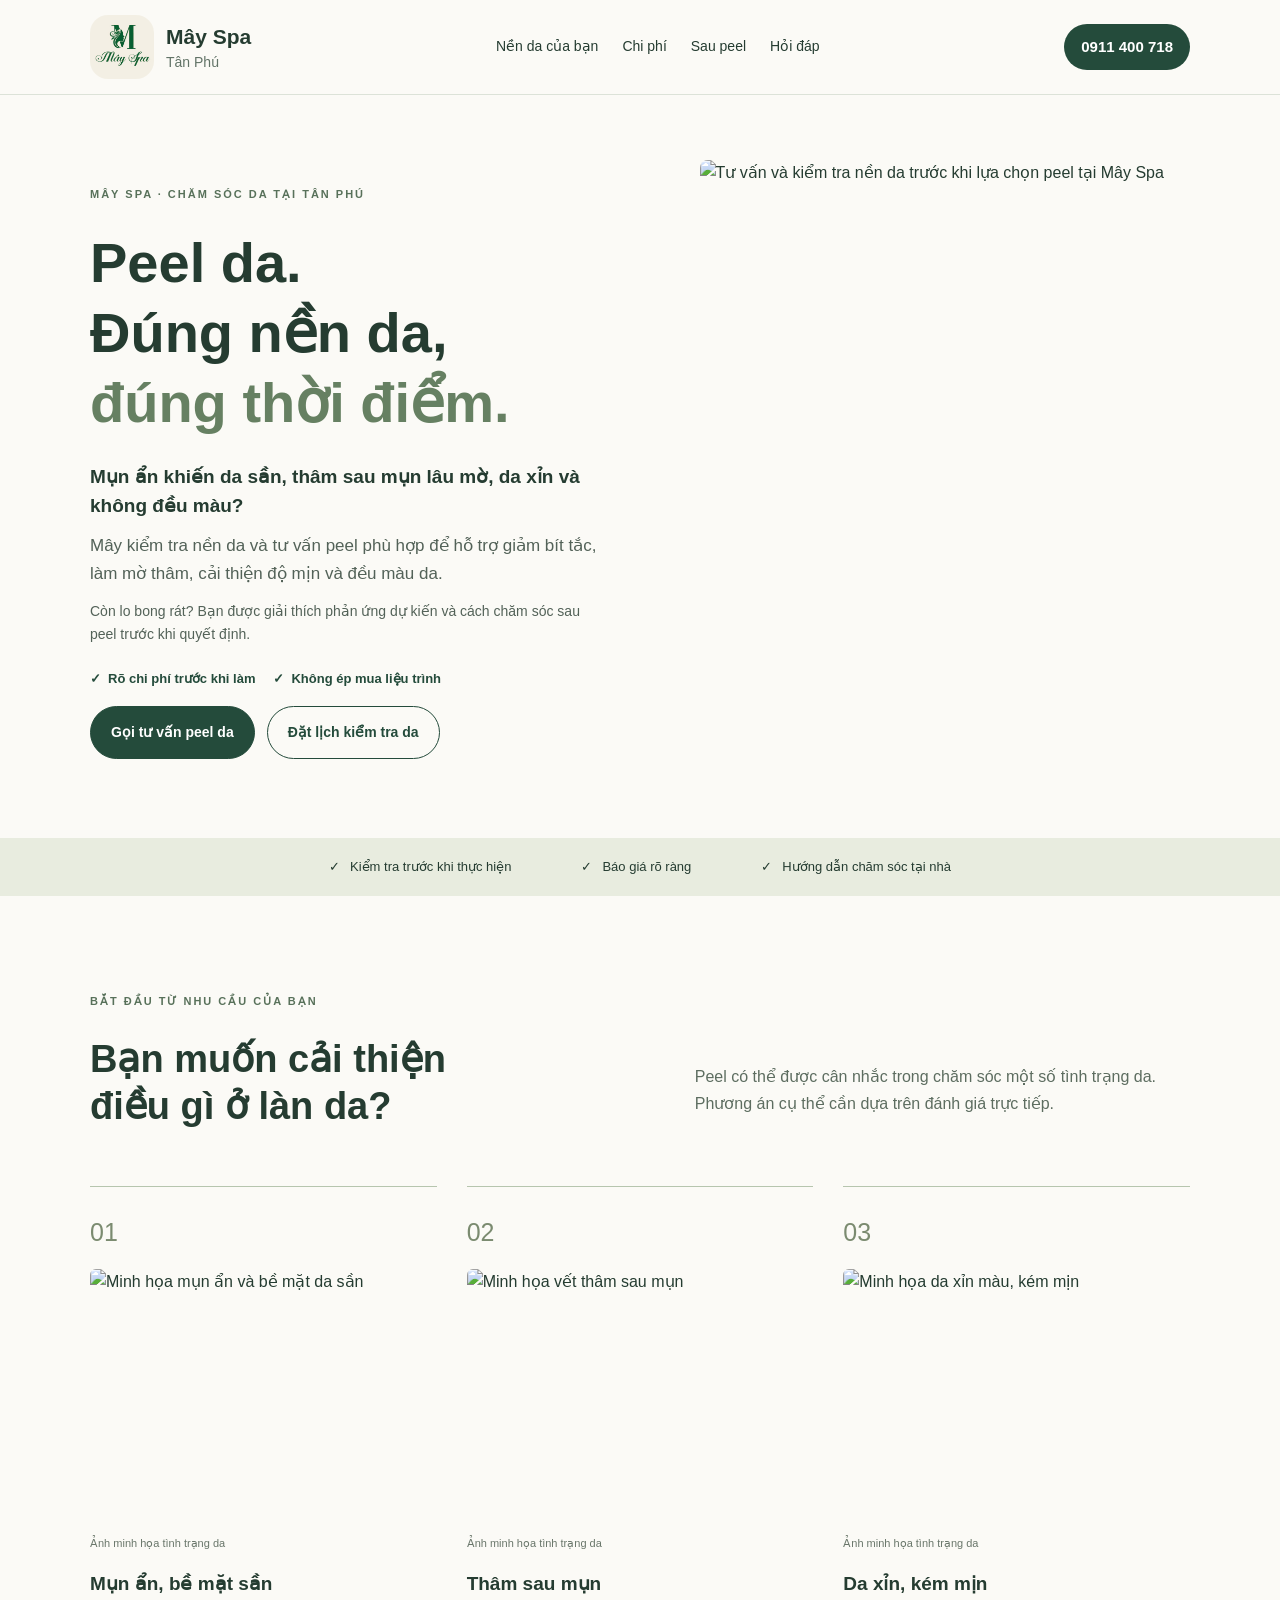
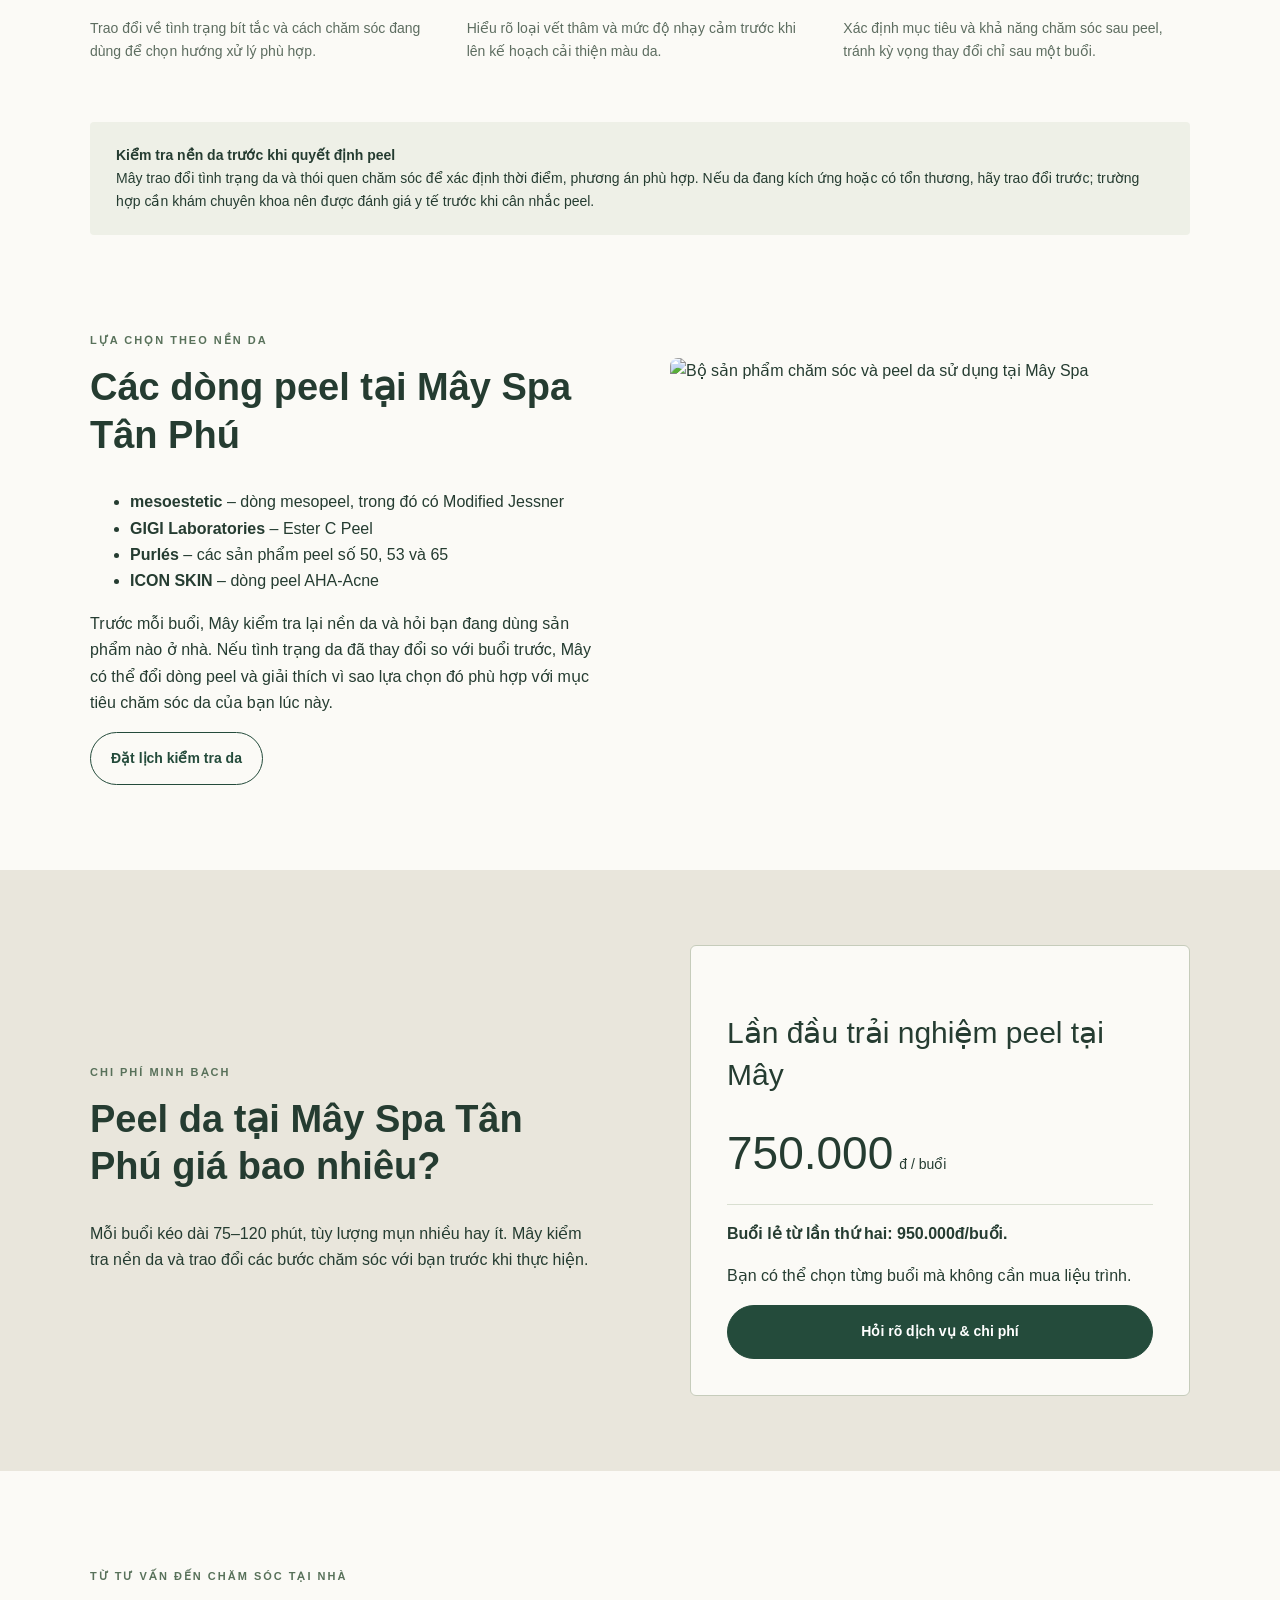
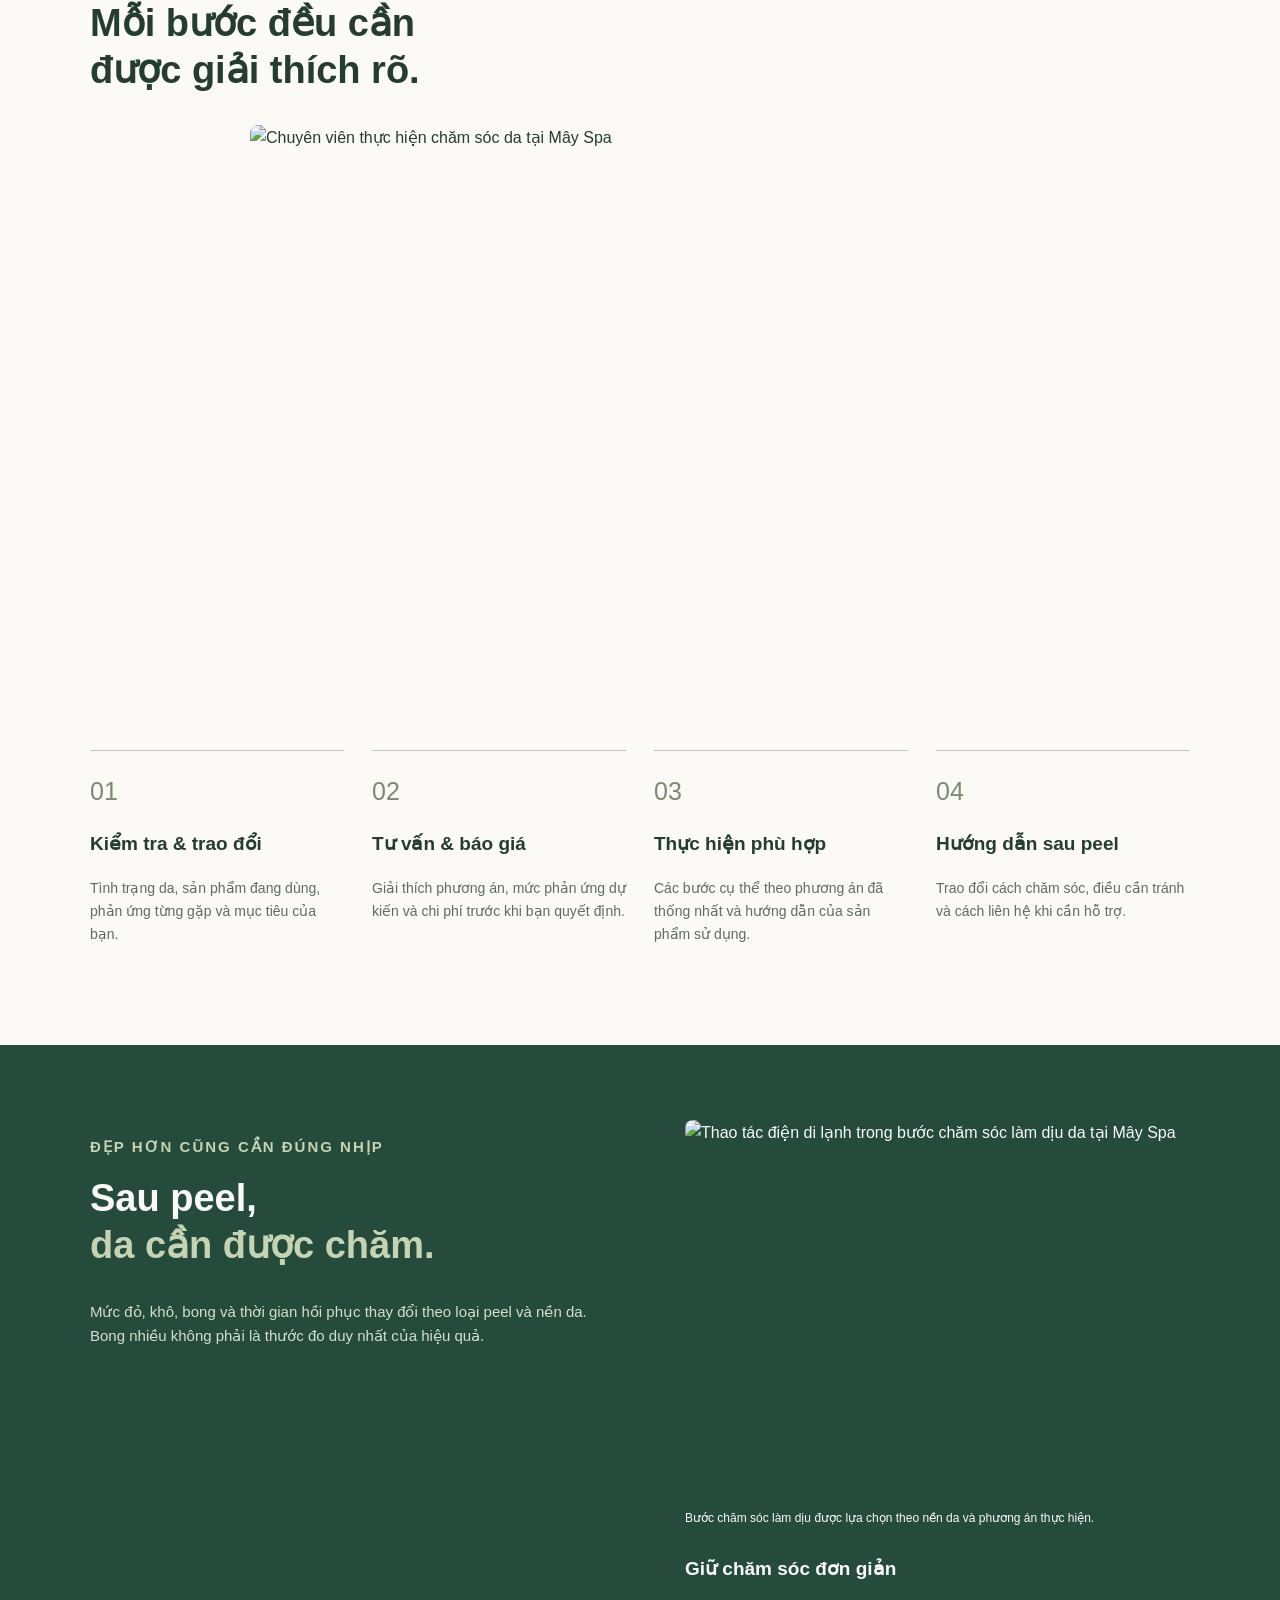
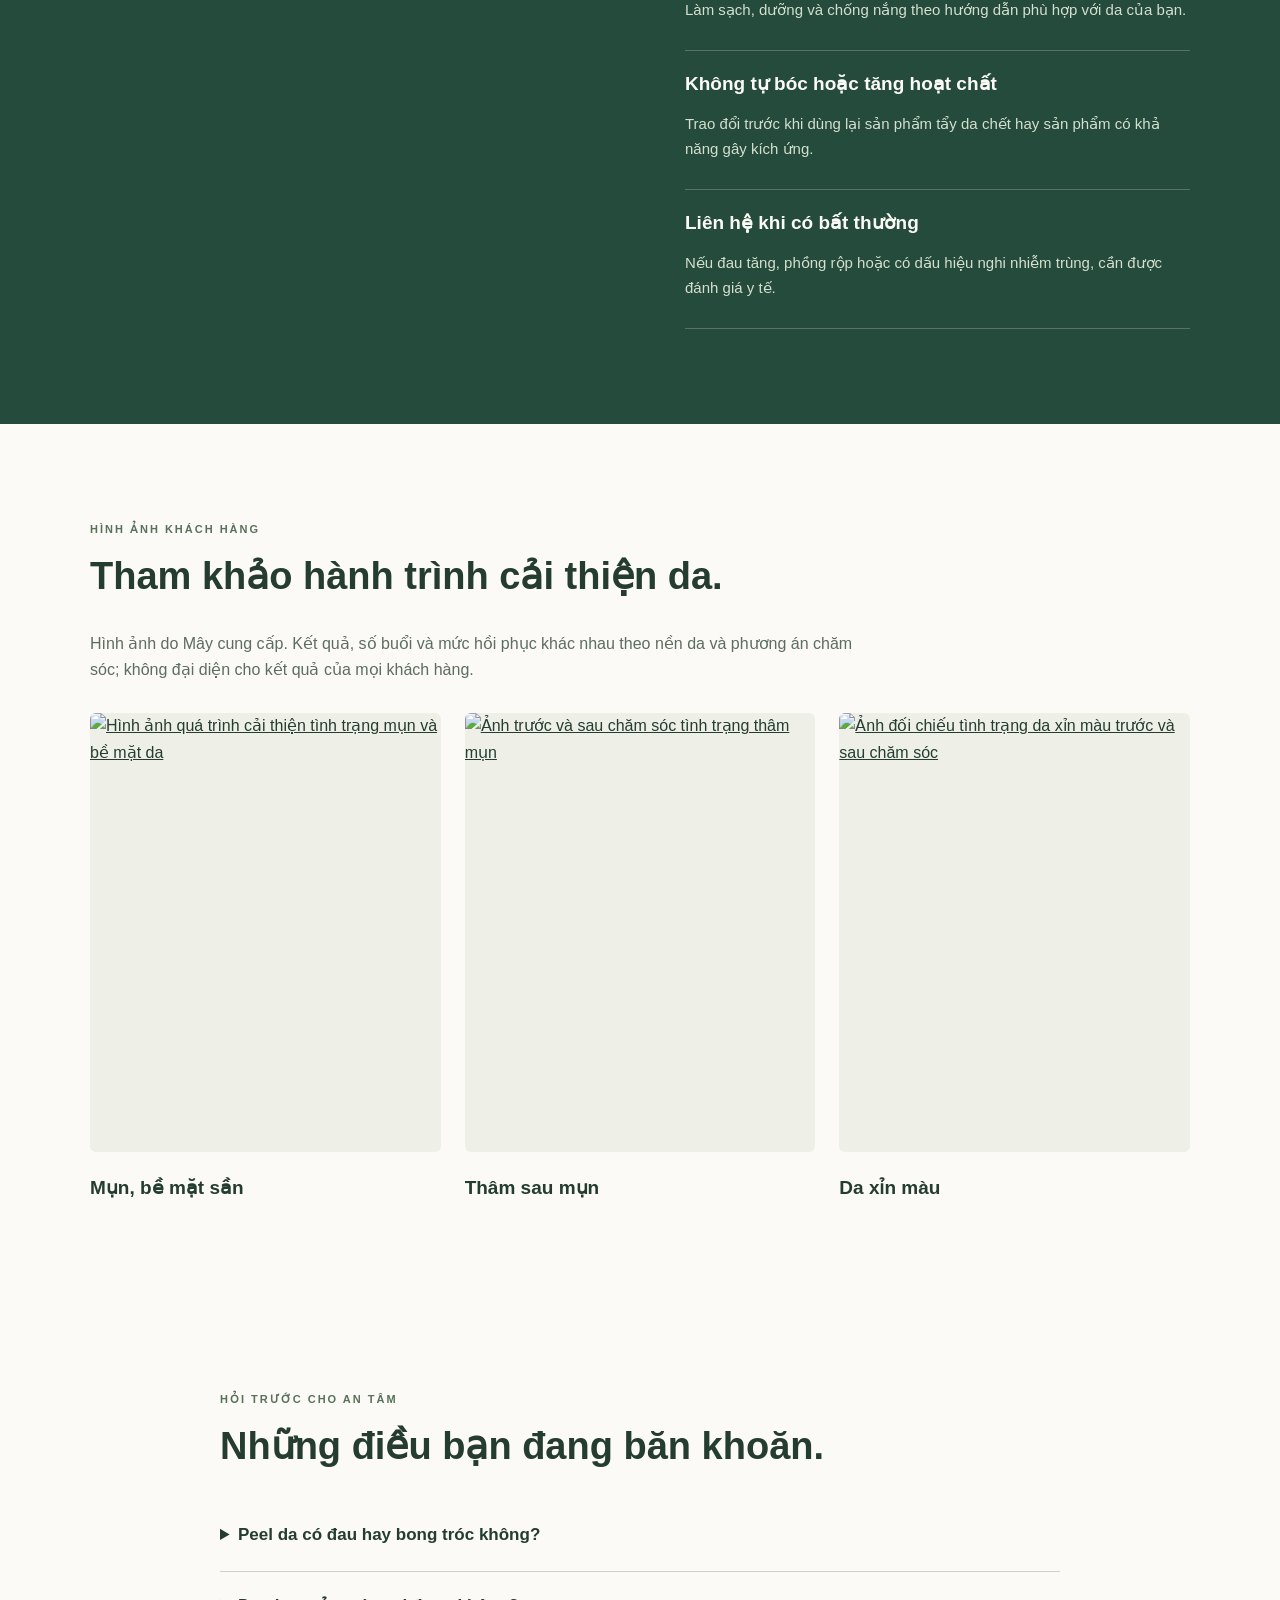
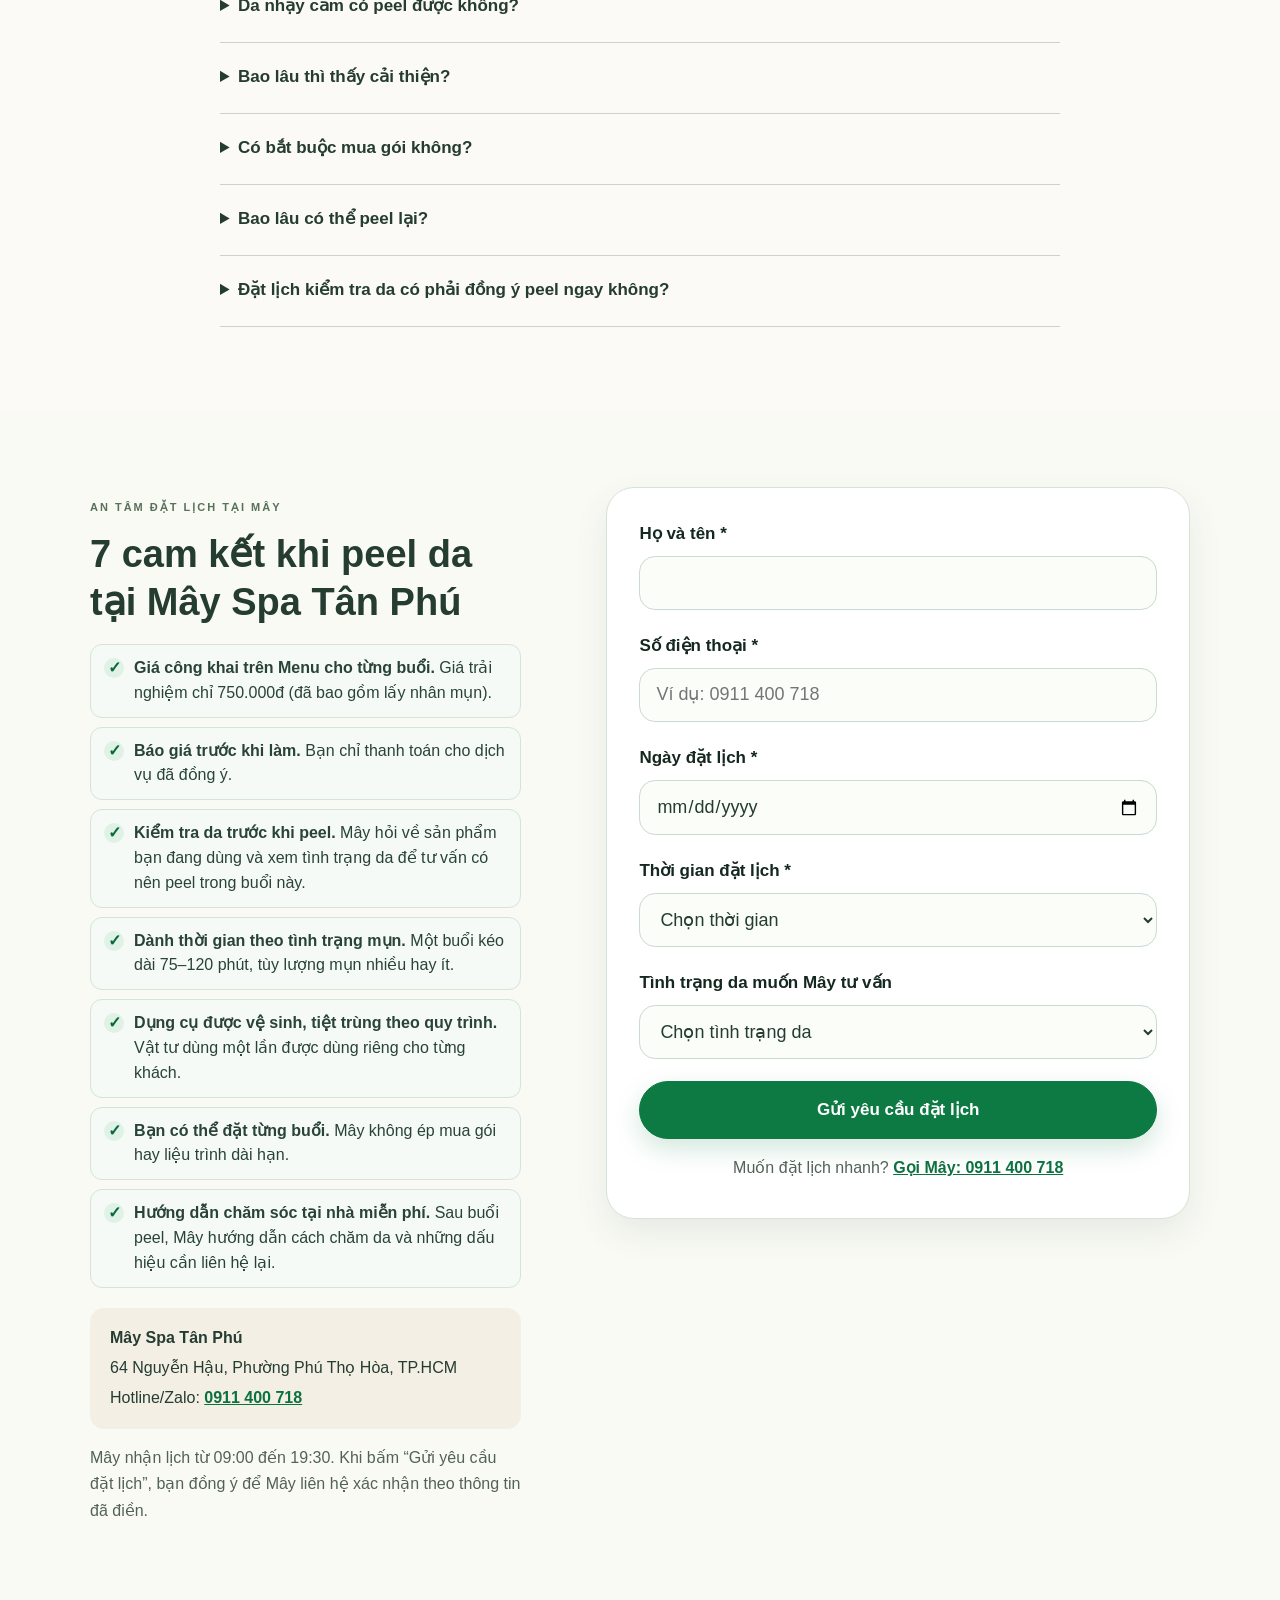
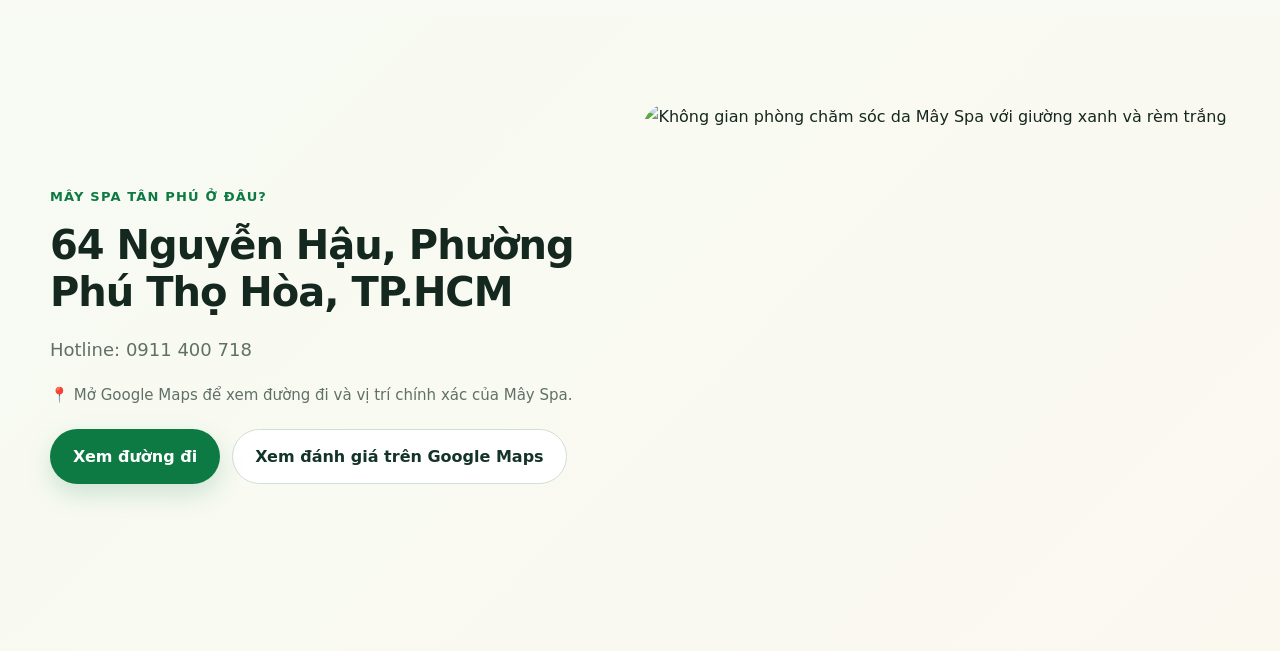
==== commit 790b8244: "List peel products and explain selection at each visit" ====
--- a/index.html
+++ b/index.html
@@ -4,7 +4,15 @@
 <main id="main"><section class="hero wrap"><div><p class="eyebrow">MÂY SPA · CHĂM SÓC DA TẠI TÂN PHÚ</p><h1>Peel da.<br>Đúng nền da,<br><em>đúng thời điểm.</em></h1><div class="hero-copy"><p class="hero-pain">Mụn ẩn khiến da sần, thâm sau mụn lâu mờ, da xỉn và không đều màu?</p><p class="intro">Mây kiểm tra nền da và tư vấn peel phù hợp để hỗ trợ giảm bít tắc, làm mờ thâm, cải thiện độ mịn và đều màu da.</p><p class="hero-reassurance">Còn lo bong rát? Bạn được giải thích phản ứng dự kiến và cách chăm sóc sau peel trước khi quyết định.</p></div><ul class="hero-trust" aria-label="Cam kết trước khi đặt lịch"><li>Rõ chi phí trước khi làm</li><li>Không ép mua liệu trình</li></ul><div class="actions"><a class="button" href="tel:0911400718" data-cta="hero">Gọi tư vấn peel da</a><a class="button outline" href="#datlich" data-book="hero">Đặt lịch kiểm tra da</a></div></div><figure class="hero-art"><img src="assets/peel-01-tu-van-da-hero.webp" srcset="assets/peel-01-tu-van-da-hero-640.webp 640w, assets/peel-01-tu-van-da-hero.webp 1200w" sizes="(max-width: 600px) 100vw, 550px" width="1200" height="1500" alt="Tư vấn và kiểm tra nền da trước khi lựa chọn peel tại Mây Spa" fetchpriority="high" decoding="async"></figure></section>
 <div class="ribbon"><span>Kiểm tra trước khi thực hiện</span><span>Báo giá rõ ràng</span><span>Hướng dẫn chăm sóc tại nhà</span></div>
 <section id="phuhop" class="wrap section"><p class="eyebrow">BẮT ĐẦU TỪ NHU CẦU CỦA BẠN</p><div class="section-heading"><h2>Bạn muốn cải thiện<br>điều gì ở làn da?</h2><p>Peel có thể được cân nhắc trong chăm sóc một số tình trạng da. Phương án cụ thể cần dựa trên đánh giá trực tiếp.</p></div><div class="needs"><article><span>01</span><figure class="condition-photo"><img src="assets/peel-tinh-trang-mun-an.webp" srcset="assets/peel-tinh-trang-mun-an-640.webp 640w, assets/peel-tinh-trang-mun-an.webp 800w" sizes="(max-width:600px) 100vw, 360px" width="800" height="600" alt="Minh họa mụn ẩn và bề mặt da sần" loading="lazy" decoding="async"><figcaption>Ảnh minh họa tình trạng da</figcaption></figure><h3>Mụn ẩn, bề mặt sần</h3><p>Trao đổi về tình trạng bít tắc và cách chăm sóc đang dùng để chọn hướng xử lý phù hợp.</p></article><article><span>02</span><figure class="condition-photo"><img src="assets/peel-tinh-trang-tham-sau-mun.webp" srcset="assets/peel-tinh-trang-tham-sau-mun-640.webp 640w, assets/peel-tinh-trang-tham-sau-mun.webp 800w" sizes="(max-width:600px) 100vw, 360px" width="800" height="600" alt="Minh họa vết thâm sau mụn" loading="lazy" decoding="async"><figcaption>Ảnh minh họa tình trạng da</figcaption></figure><h3>Thâm sau mụn</h3><p>Hiểu rõ loại vết thâm và mức độ nhạy cảm trước khi lên kế hoạch cải thiện màu da.</p></article><article><span>03</span><figure class="condition-photo"><img src="assets/peel-tinh-trang-da-xin-kem-min-v2.webp" srcset="assets/peel-tinh-trang-da-xin-kem-min-v2-640.webp 640w, assets/peel-tinh-trang-da-xin-kem-min-v2.webp 800w" sizes="(max-width:600px) 100vw, 360px" width="800" height="600" alt="Minh họa da xỉn màu, kém mịn" loading="lazy" decoding="async"><figcaption>Ảnh minh họa tình trạng da</figcaption></figure><h3>Da xỉn, kém mịn</h3><p>Xác định mục tiêu và khả năng chăm sóc sau peel, tránh kỳ vọng thay đổi chỉ sau một buổi.</p></article></div><aside class="notice"><strong>Kiểm tra nền da trước khi quyết định peel</strong> Mây trao đổi tình trạng da và thói quen chăm sóc để xác định thời điểm, phương án phù hợp. Nếu da đang kích ứng hoặc có tổn thương, hãy trao đổi trước; trường hợp cần khám chuyên khoa nên được đánh giá y tế trước khi cân nhắc peel.</aside></section>
-<section class="wrap section product-section"><div><p class="eyebrow">LỰA CHỌN THEO NỀN DA</p><h2>Hiểu da trước.<br>Chọn phương án phù hợp.</h2><p>Mây trao đổi tình trạng da, sản phẩm đang dùng và mục tiêu của bạn trước khi lựa chọn sản phẩm peel.</p><a class="button outline" href="#datlich" data-book="products">Đặt lịch kiểm tra da</a></div><figure class="photo"><img src="assets/peel-02-bo-san-pham.webp" srcset="assets/peel-02-bo-san-pham-640.webp 640w, assets/peel-02-bo-san-pham.webp 1600w" sizes="(max-width: 600px) 100vw, 550px" width="1600" height="1200" alt="Bộ sản phẩm chăm sóc và peel da sử dụng tại Mây Spa" loading="lazy" decoding="async"></figure></section>
+<section class="wrap section product-section"><div><p class="eyebrow">LỰA CHỌN THEO NỀN DA</p>
+<h2>Các dòng peel tại Mây Spa Tân Phú</h2>
+<ul>
+  <li><strong>mesoestetic</strong> – dòng mesopeel, trong đó có Modified Jessner</li>
+  <li><strong>GIGI Laboratories</strong> – Ester C Peel</li>
+  <li><strong>Purlés</strong> – các sản phẩm peel số 50, 53 và 65</li>
+  <li><strong>ICON SKIN</strong> – dòng peel AHA-Acne</li>
+</ul>
+<p>Trước mỗi buổi, Mây kiểm tra lại nền da và hỏi bạn đang dùng sản phẩm nào ở nhà. Nếu tình trạng da đã thay đổi so với buổi trước, Mây có thể đổi dòng peel và giải thích vì sao lựa chọn đó phù hợp với mục tiêu chăm sóc da của bạn lúc này.</p><a class="button outline" href="#datlich" data-book="products">Đặt lịch kiểm tra da</a></div><figure class="photo"><img src="assets/peel-02-bo-san-pham.webp" srcset="assets/peel-02-bo-san-pham-640.webp 640w, assets/peel-02-bo-san-pham.webp 1600w" sizes="(max-width: 600px) 100vw, 550px" width="1600" height="1200" alt="Bộ sản phẩm chăm sóc và peel da sử dụng tại Mây Spa" loading="lazy" decoding="async"></figure></section>
 <section id="gia" class="price-section">
   <div class="wrap price-grid">
     <div>
